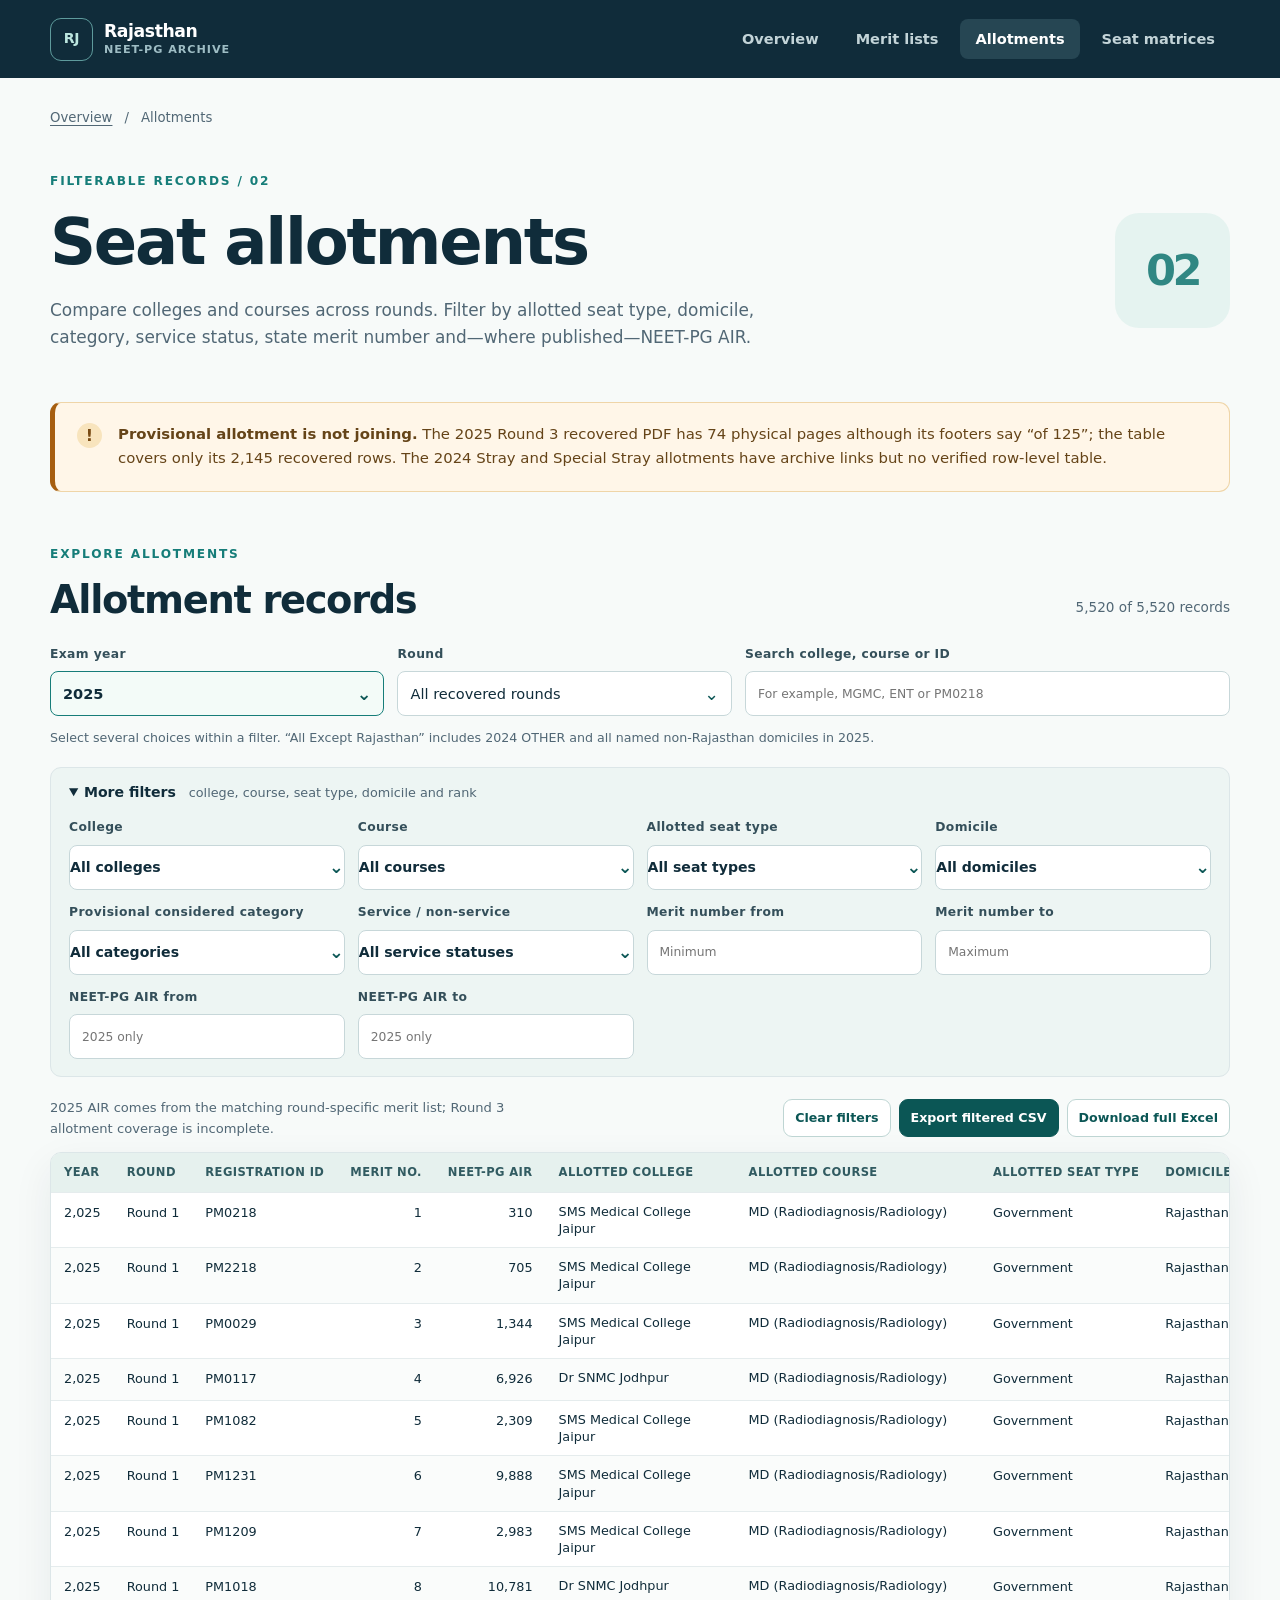
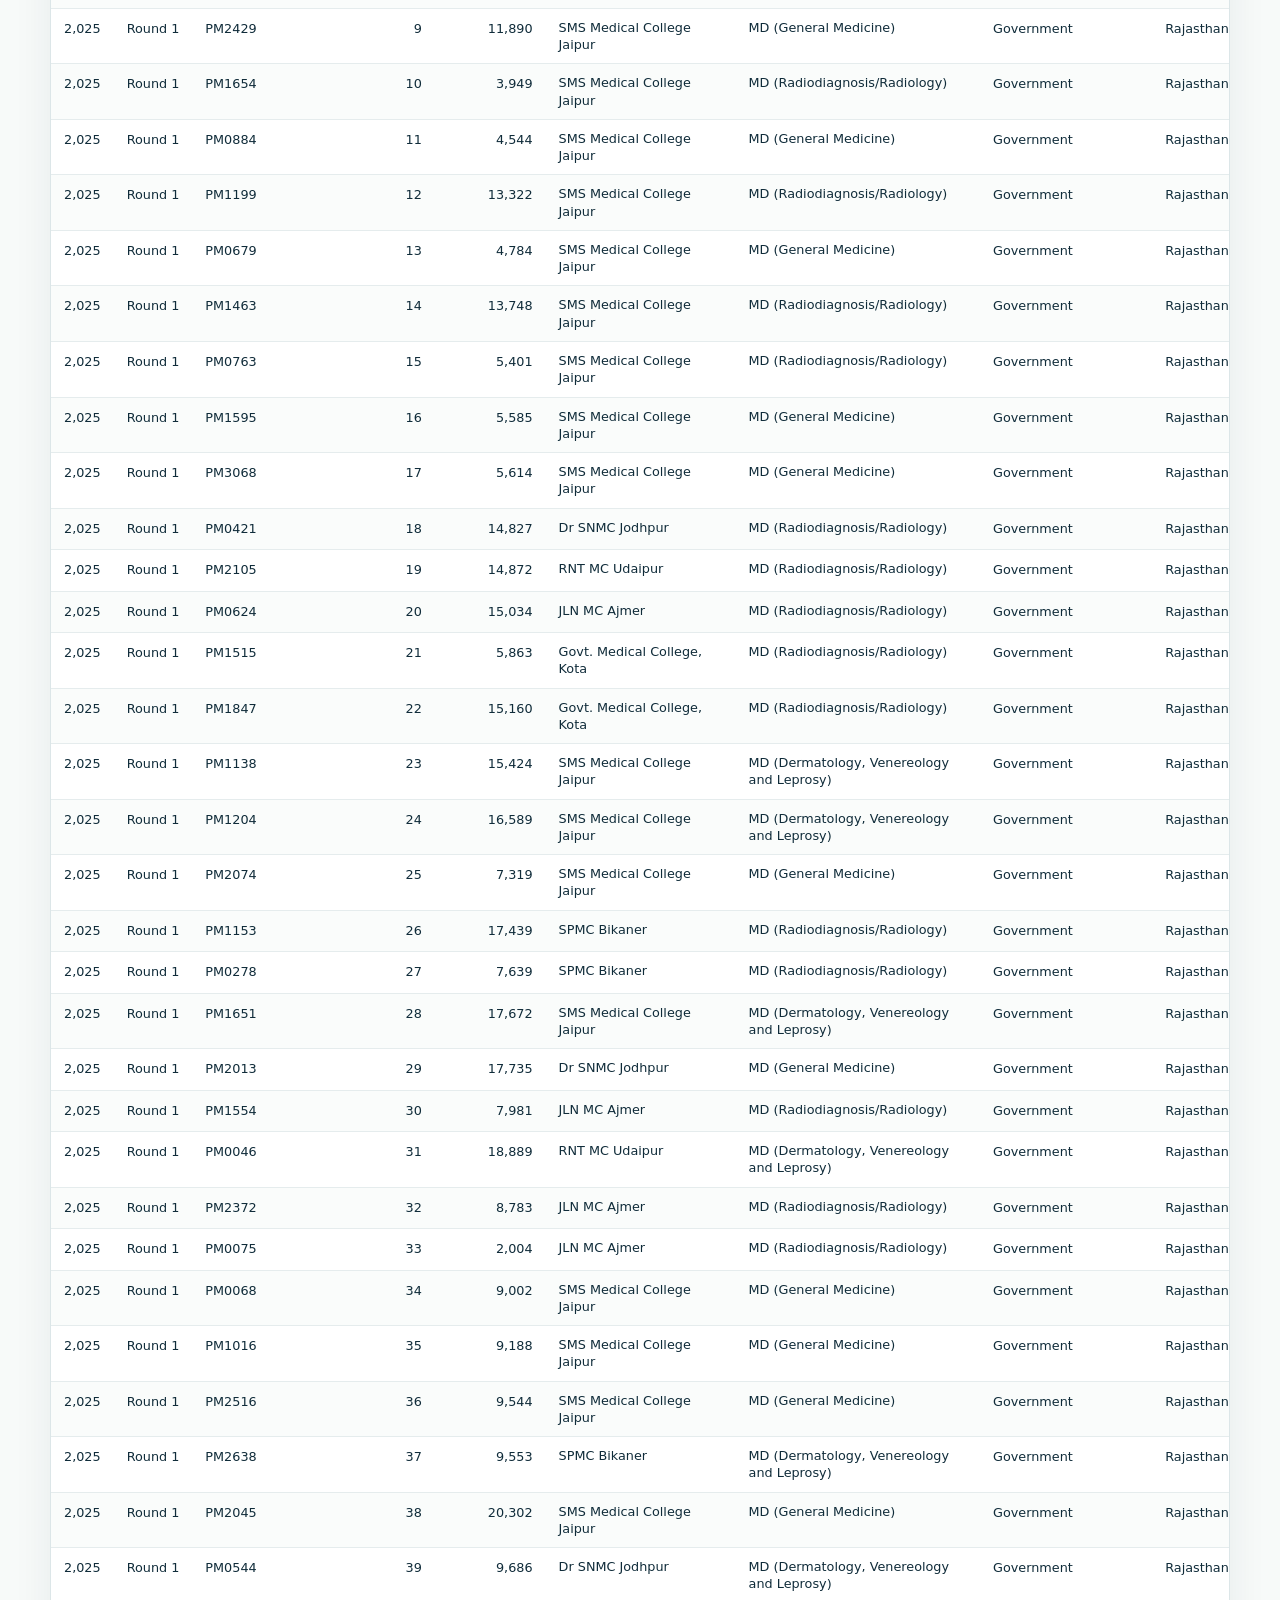
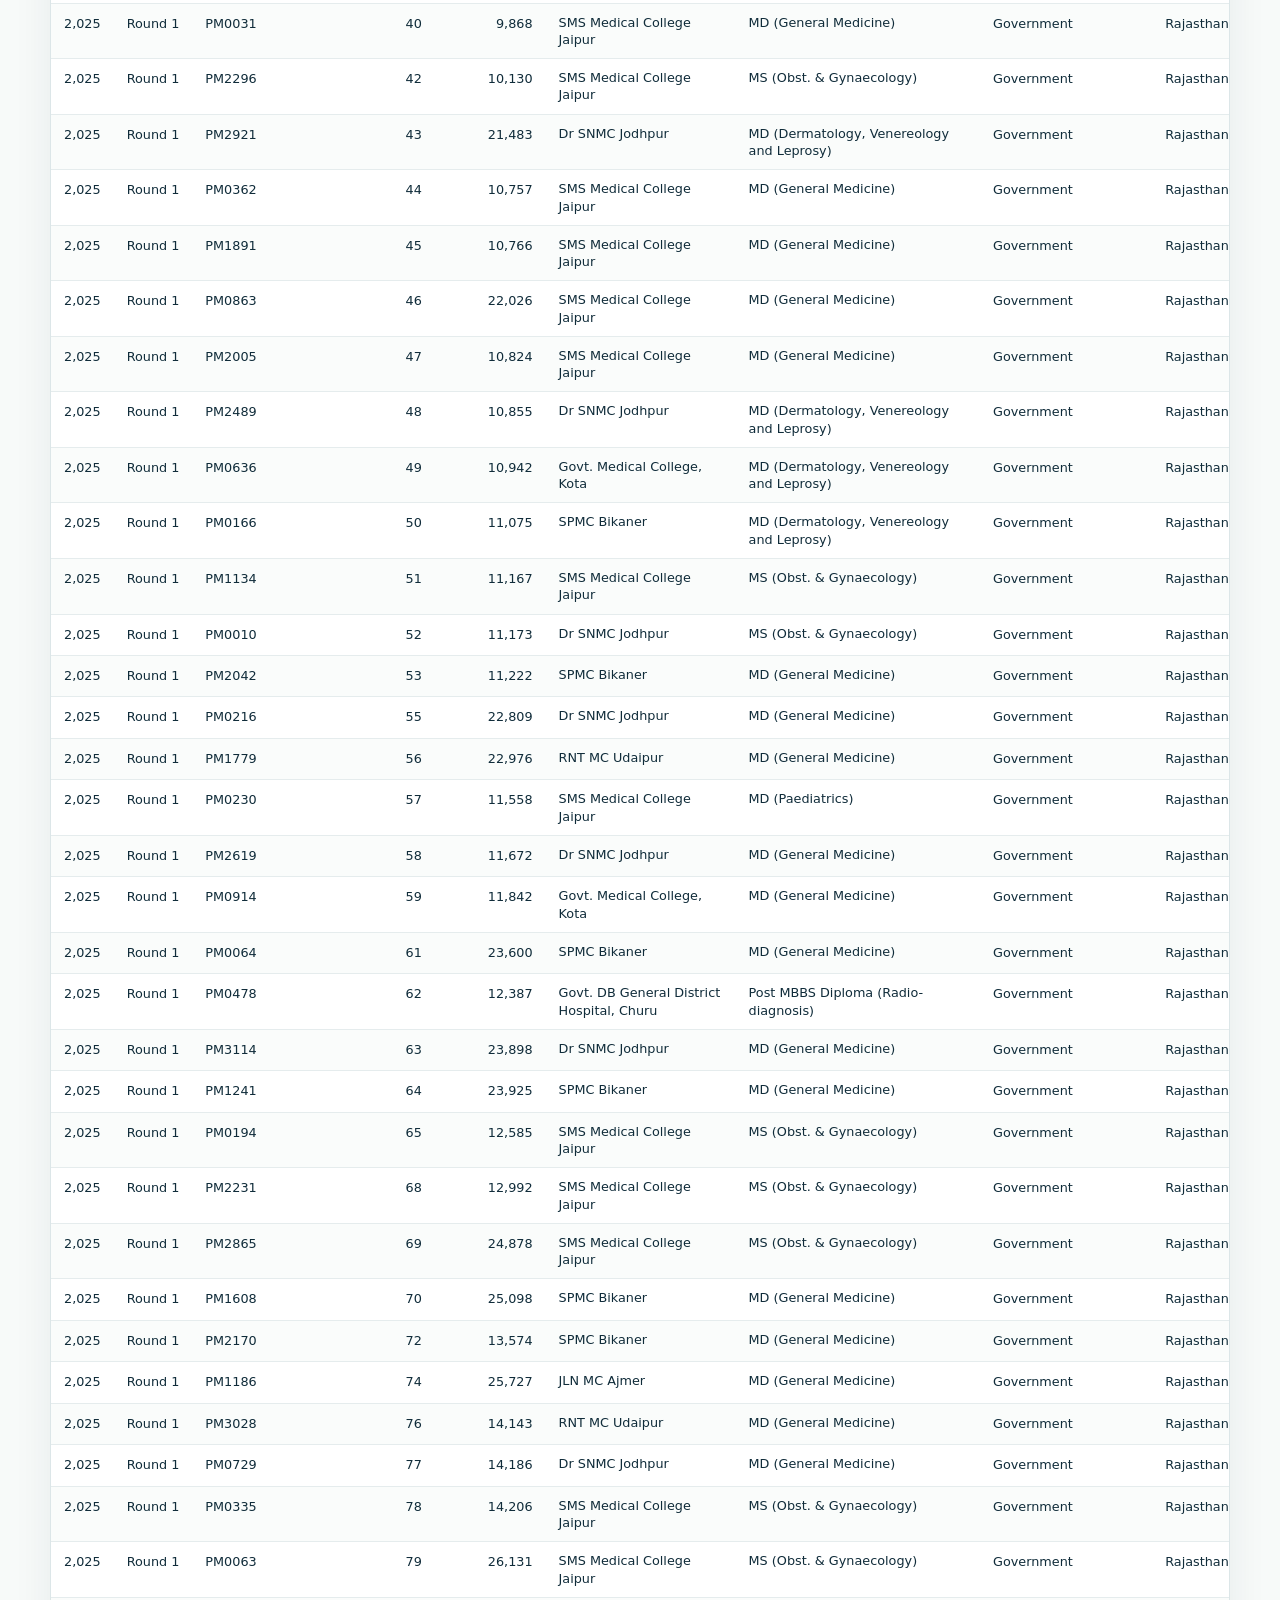
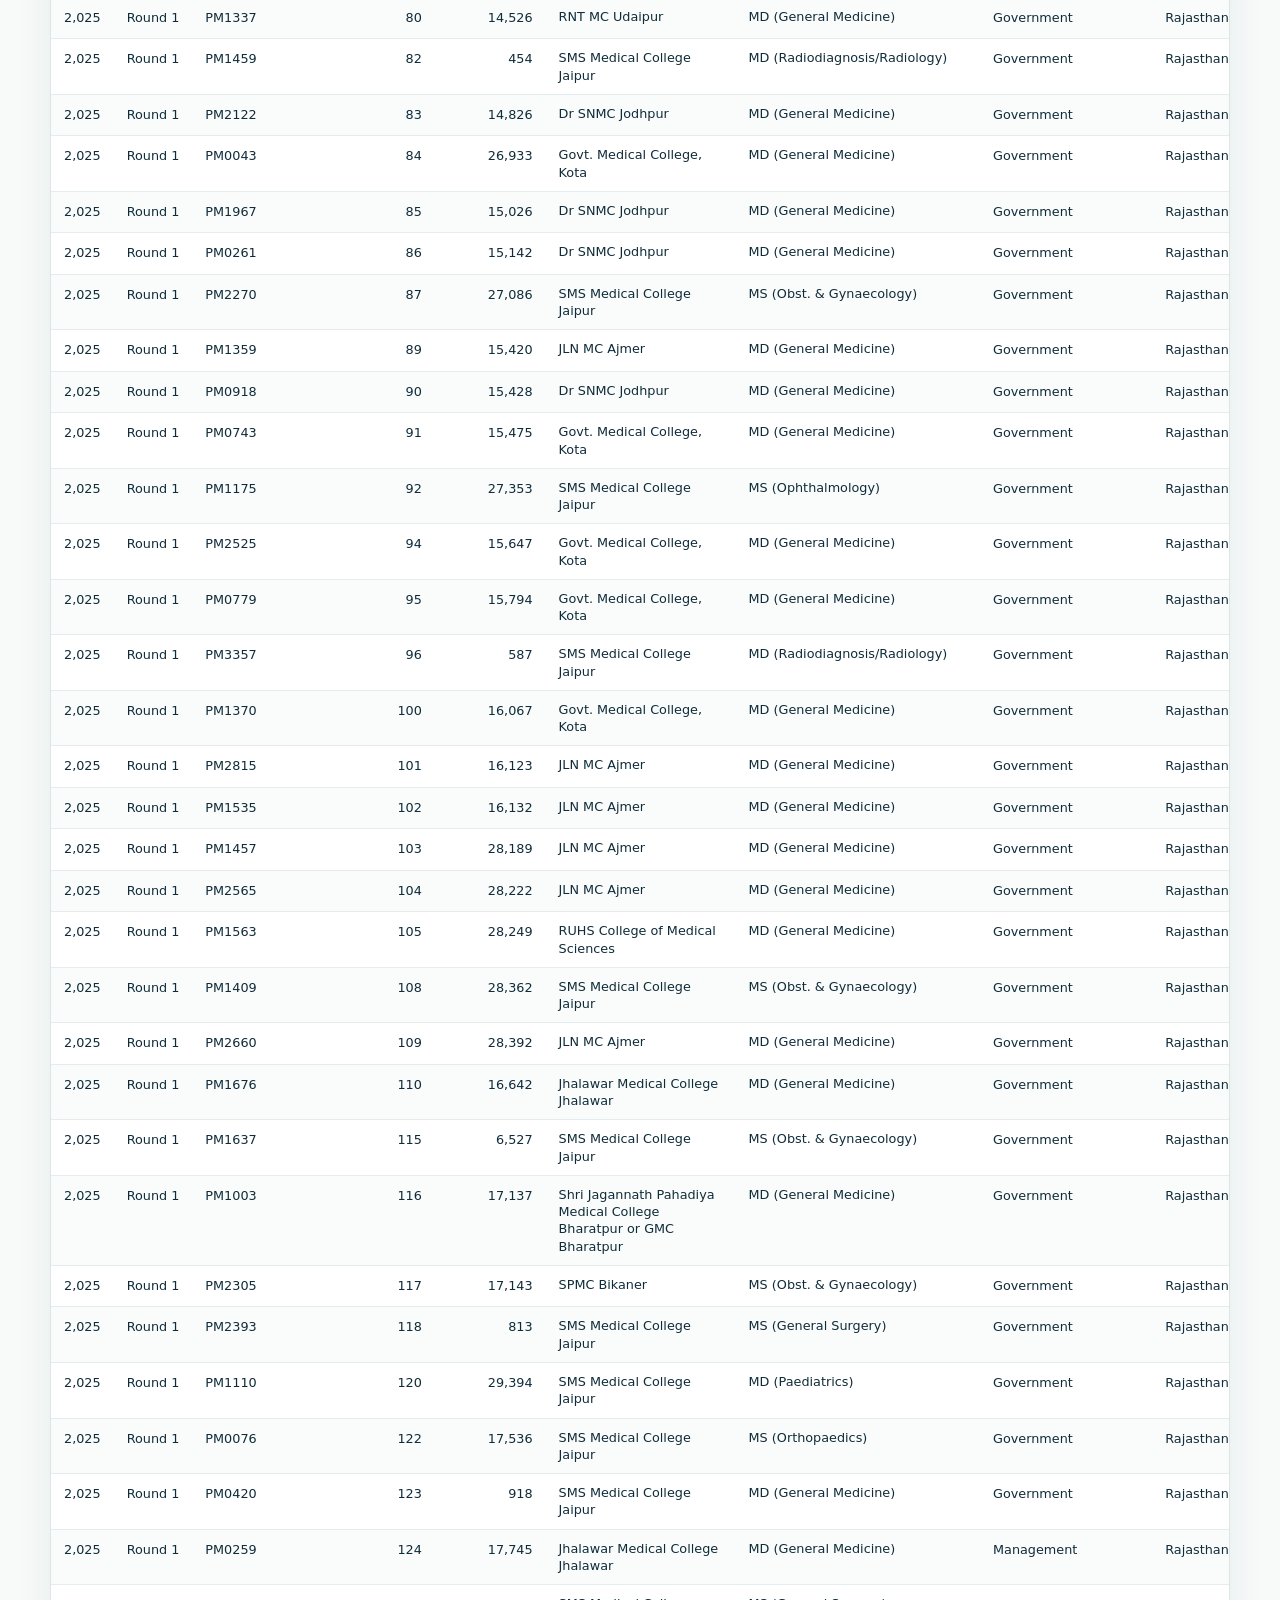
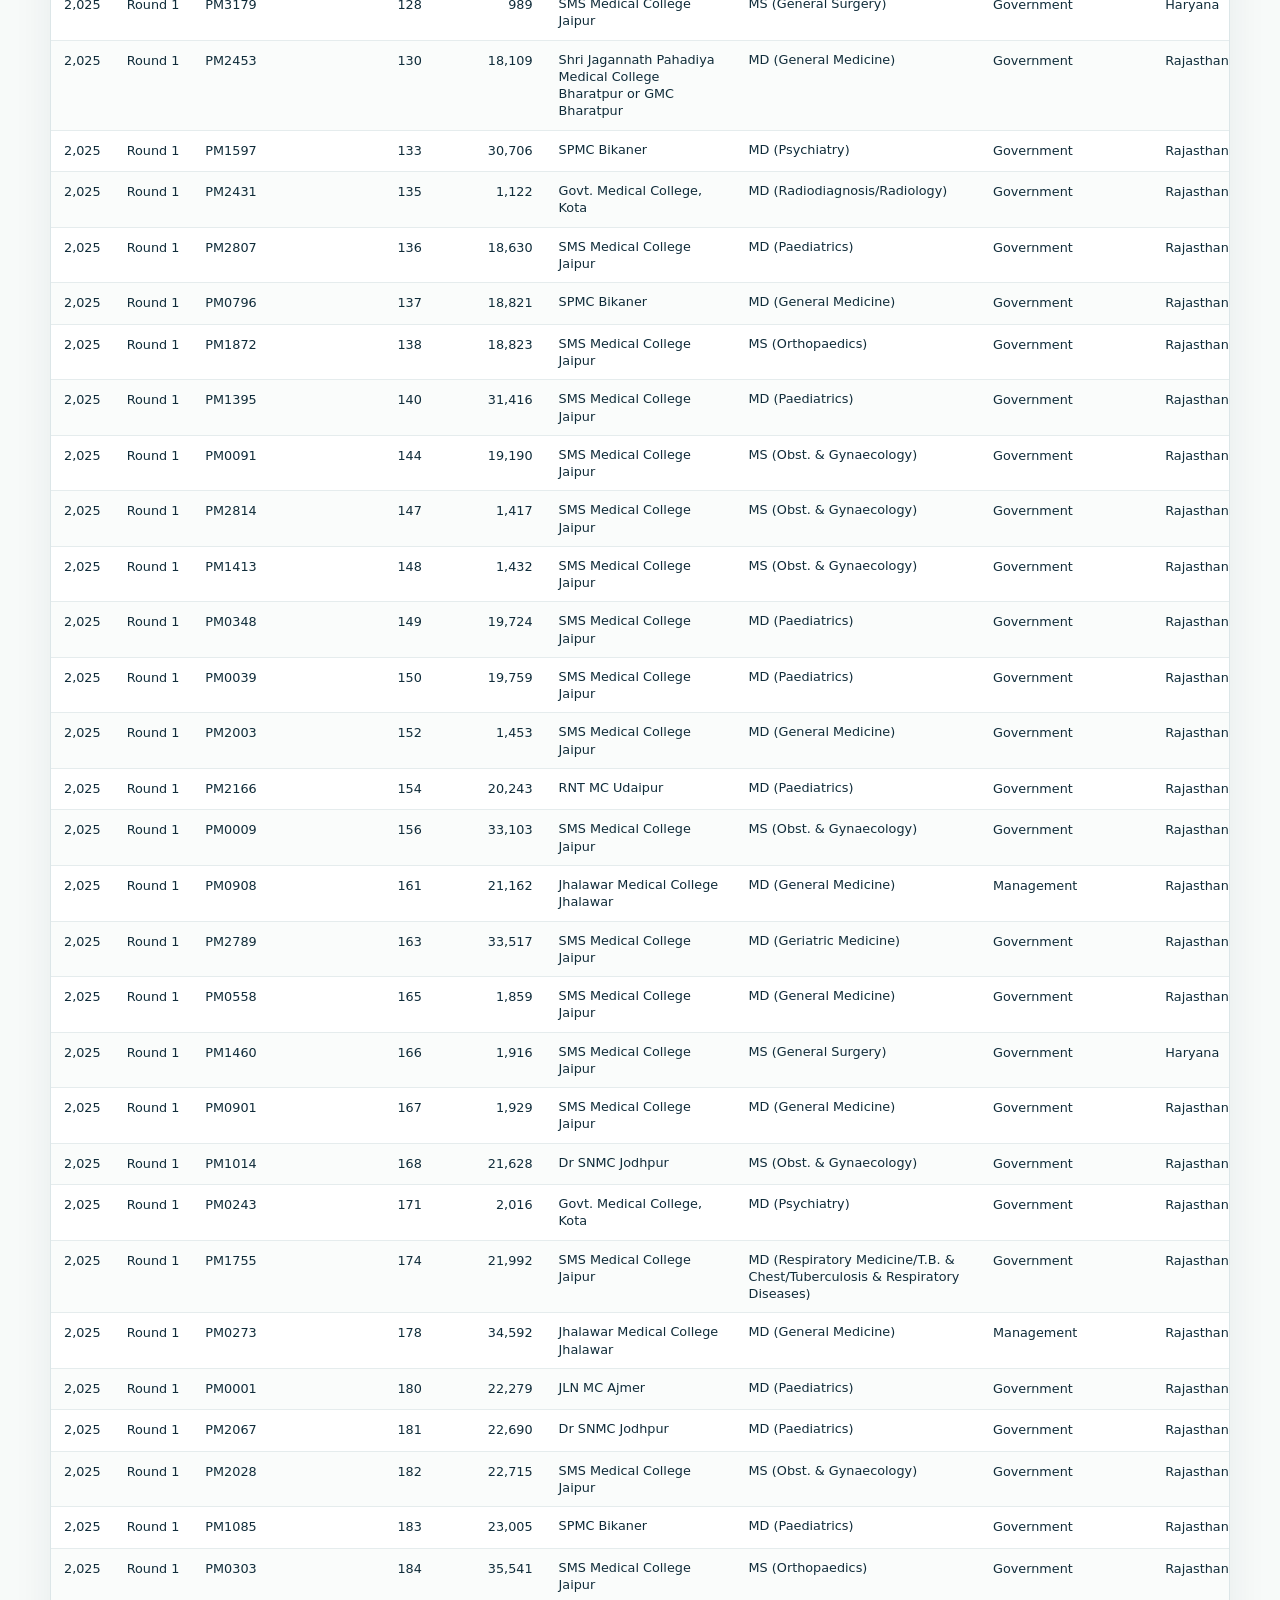
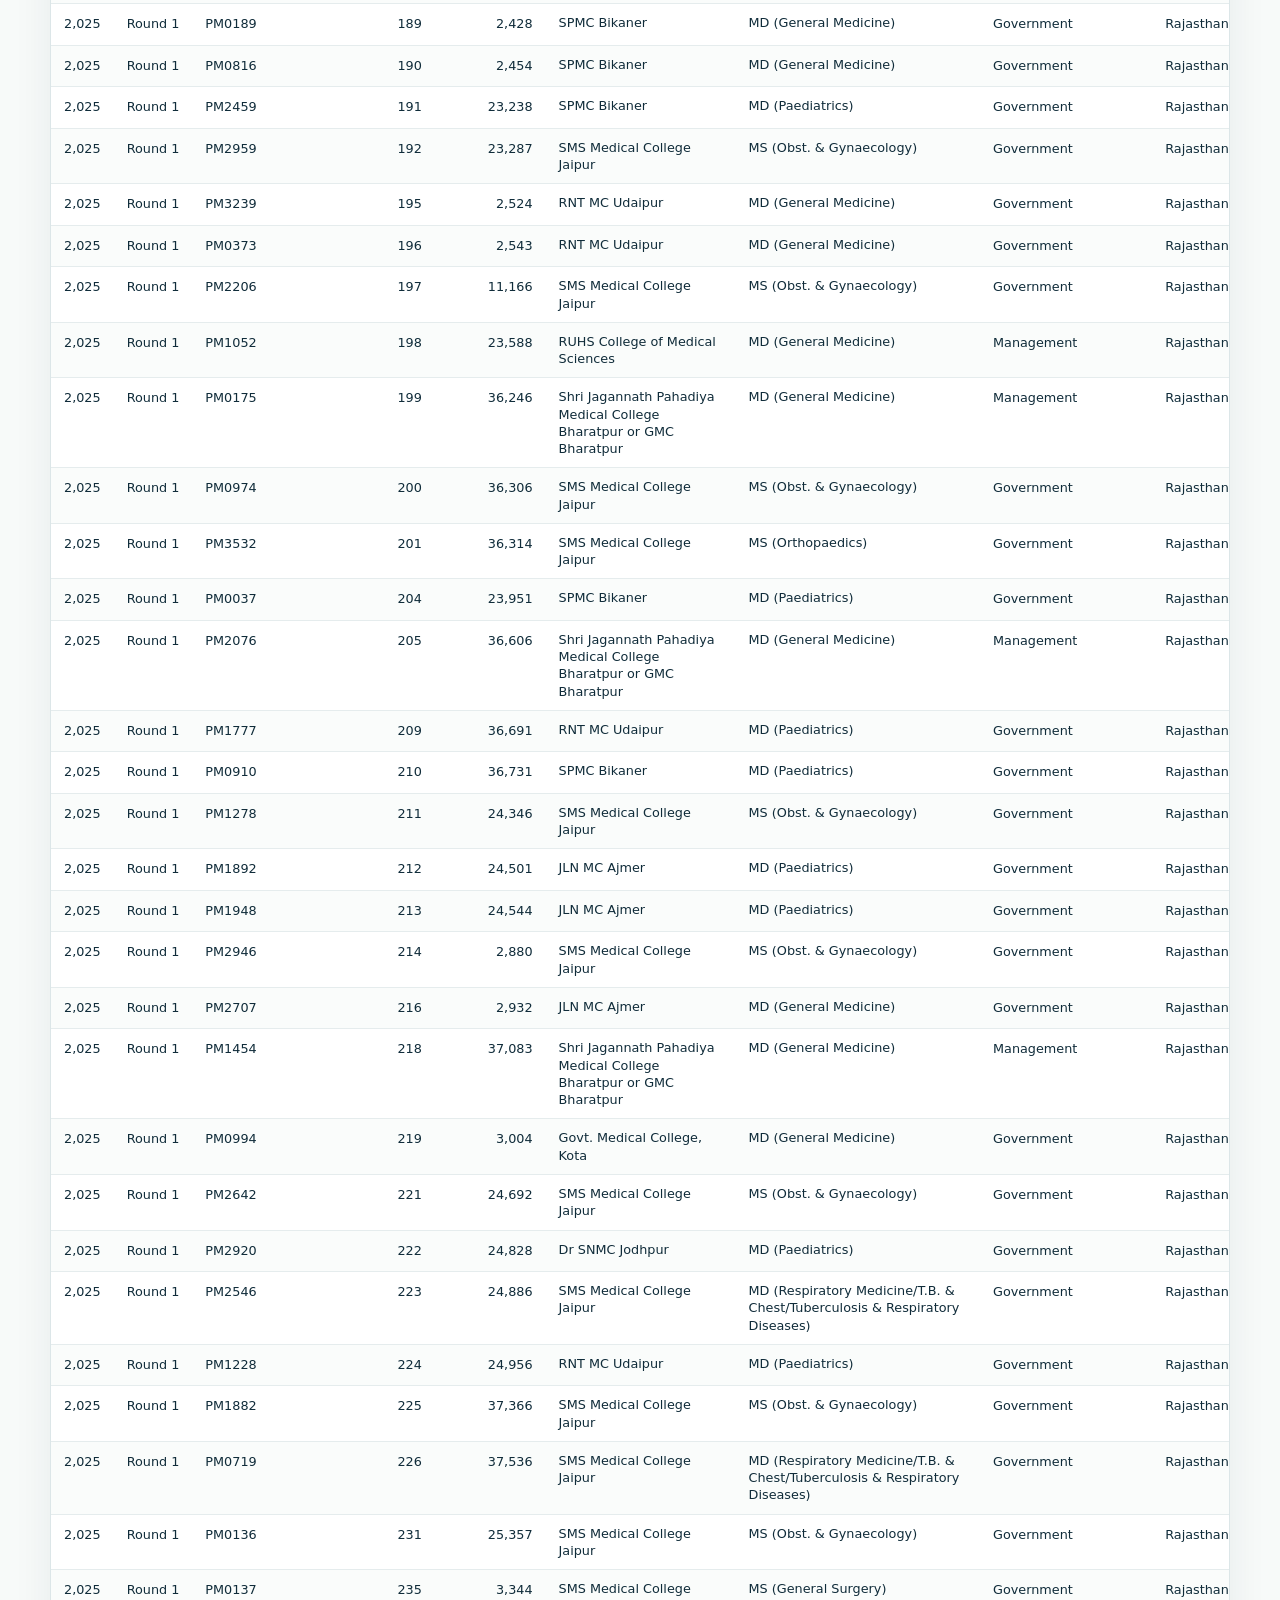
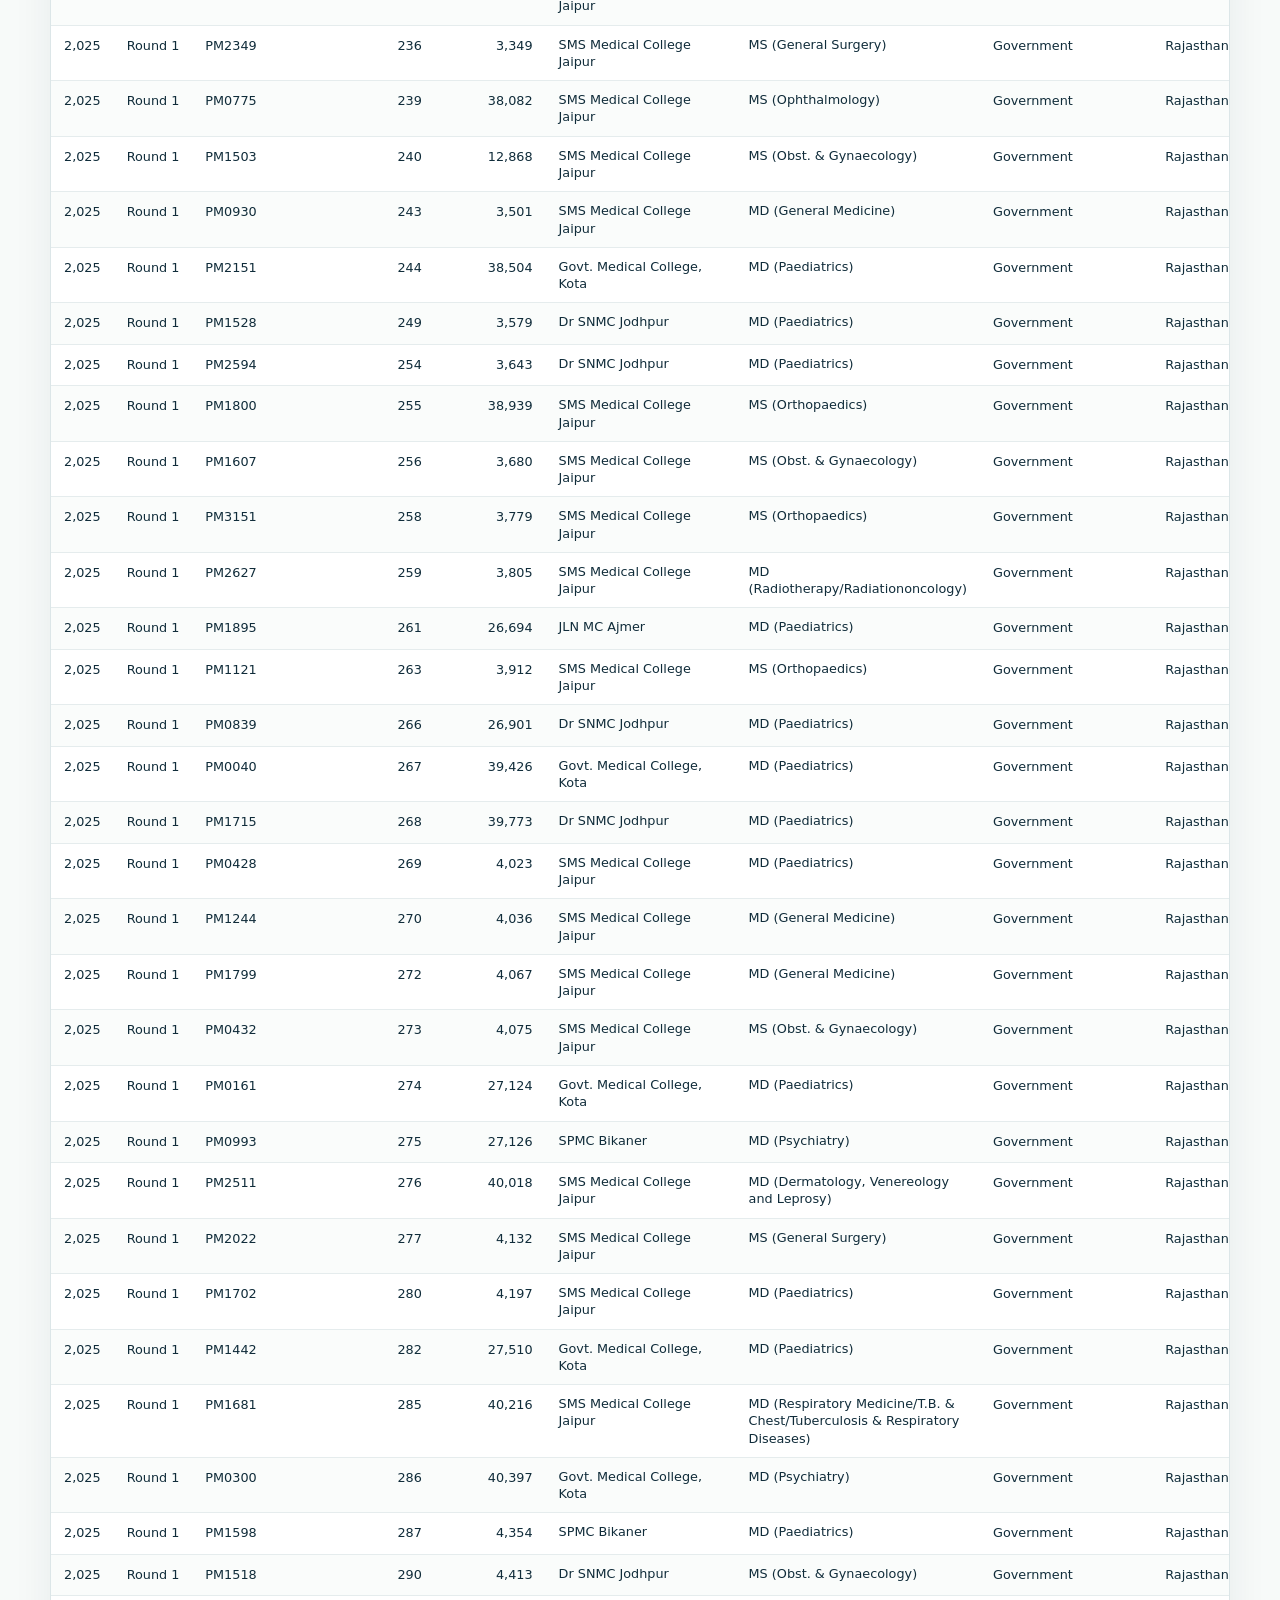
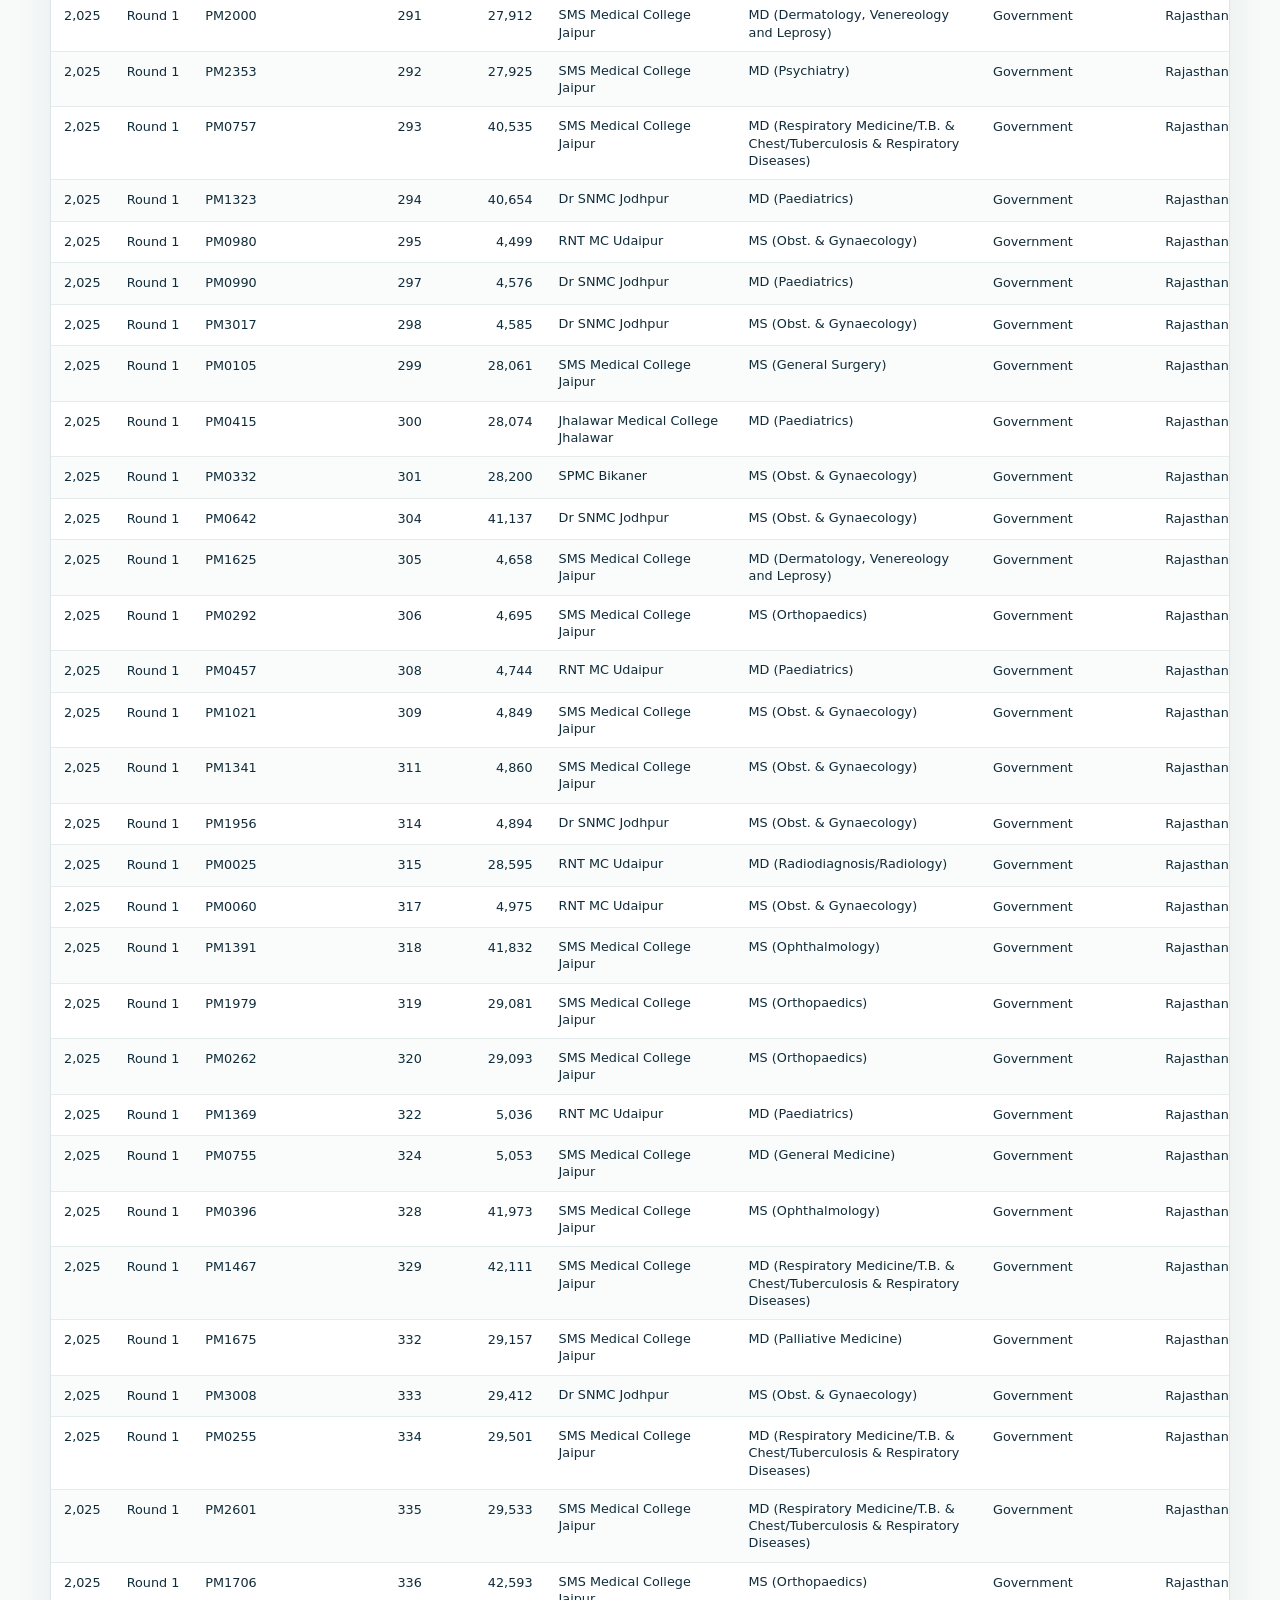
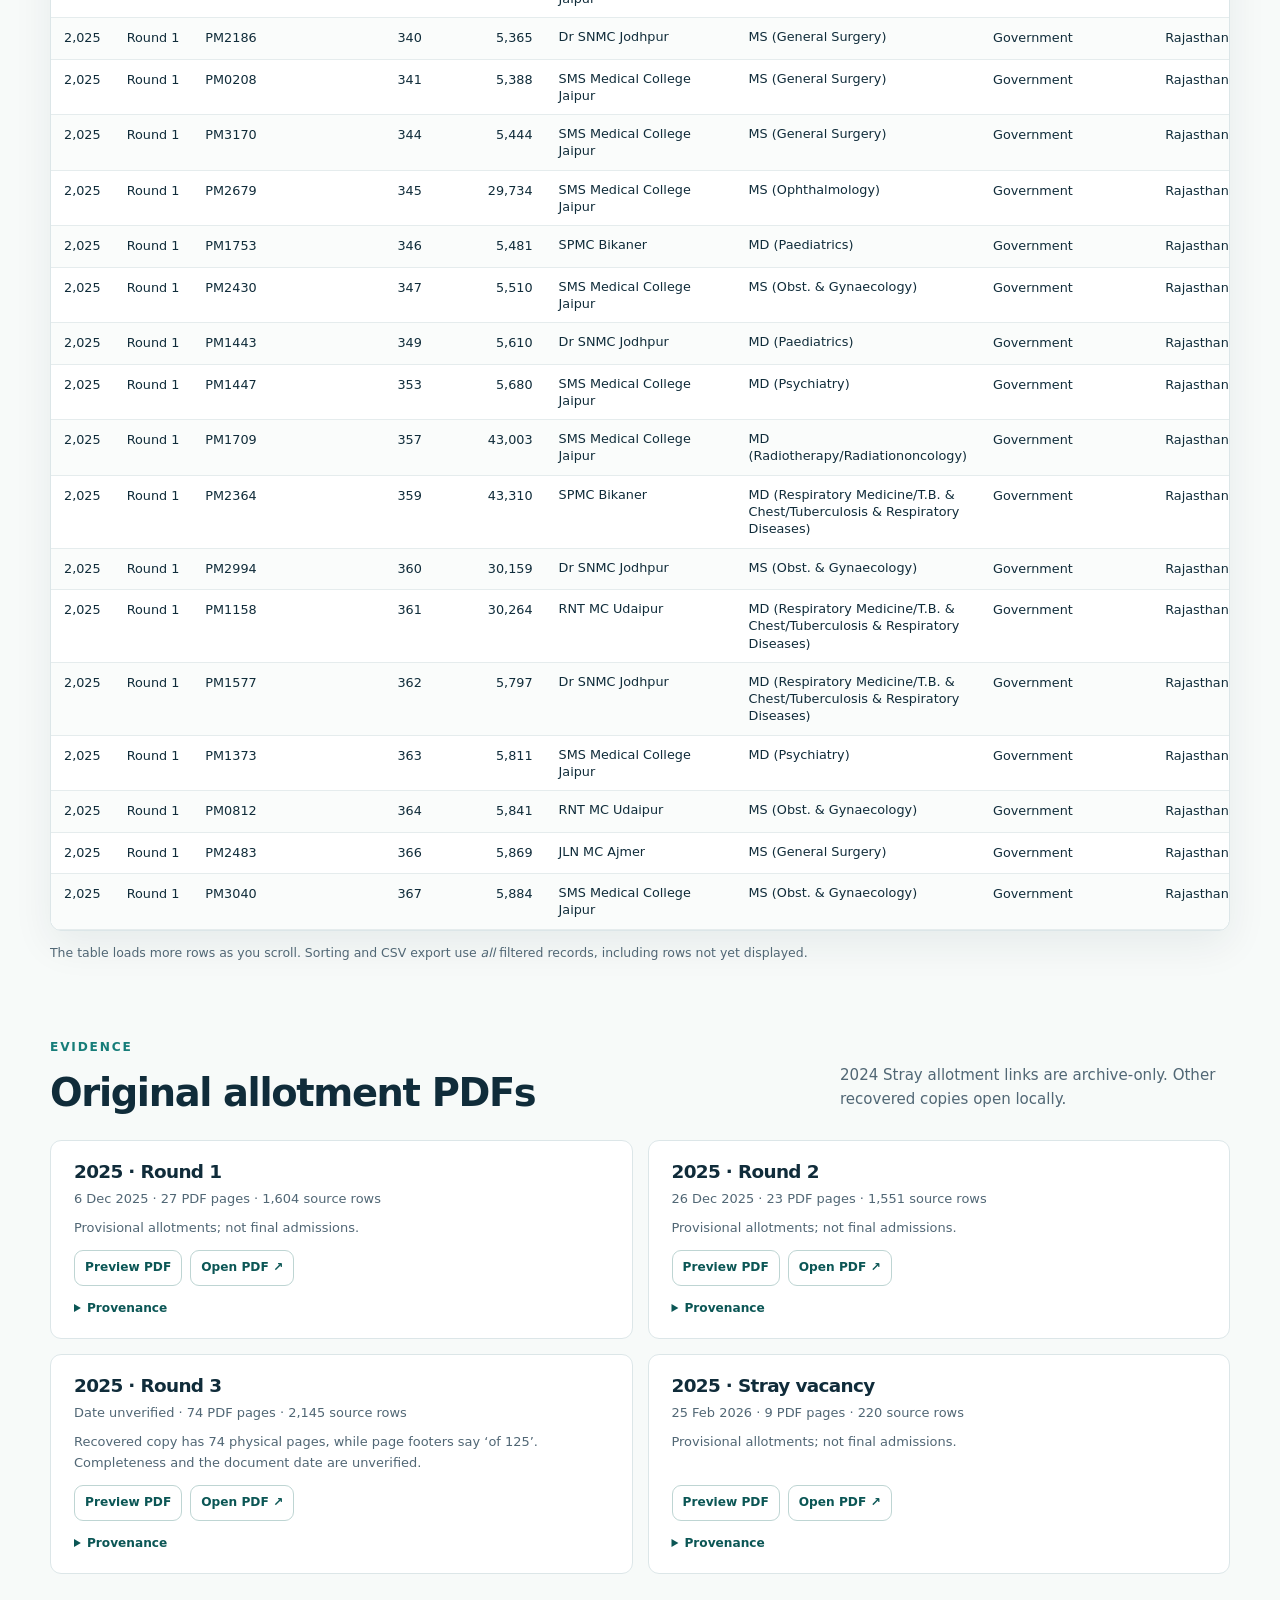
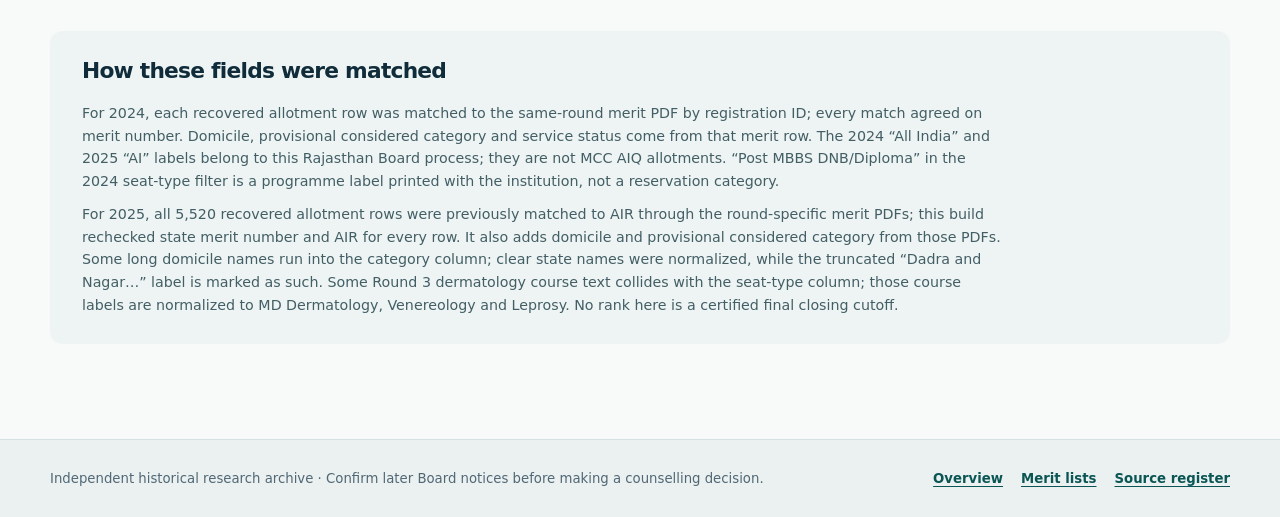
==== allotments.html @ 77b92cd6 "Add multi-select filters to Rajasthan views" ====
<!doctype html>
<html lang="en">
<head>
  <meta charset="utf-8"><meta name="viewport" content="width=device-width, initial-scale=1">
  <meta name="theme-color" content="#102c3a">
  <meta name="description" content="Filter and export Rajasthan NEET-PG 2024 and 2025 allotments by college, course, seat type, domicile, category, service and rank or AIR.">
  <title>Filterable allotments · Rajasthan NEET-PG archive</title>
  <link rel="stylesheet" href="styles.css"><script defer src="filter-controls.js"></script><script defer src="site.js"></script>
</head>
<body data-page="allotment">
  <a class="skip" href="#main">Skip to content</a>
  <header class="site-header"><div class="wrap header-inner"><a class="brand" href="index.html" aria-label="Rajasthan NEET-PG archive home"><span class="brand-mark">RJ</span><span>Rajasthan <small>NEET-PG archive</small></span></a><nav aria-label="Main navigation"><a href="index.html">Overview</a><a href="merit.html">Merit lists</a><a class="active" aria-current="page" href="allotments.html">Allotments</a><a href="matrix.html">Seat matrices</a></nav></div></header>
  <main id="main" class="wrap collection">
    <div class="breadcrumb"><a href="index.html">Overview</a><span aria-hidden="true">/</span><span>Allotments</span></div>
    <div class="collection-heading"><div><p class="eyebrow dark">Filterable records / 02</p><h1>Seat allotments</h1><p>Compare colleges and courses across rounds. Filter by allotted seat type, domicile, category, service status, state merit number and—where published—NEET-PG AIR.</p></div><div class="heading-symbol" aria-hidden="true">02</div></div>
    <div class="insight caution"><span class="insight-icon" aria-hidden="true">!</span><p><strong>Provisional allotment is not joining.</strong> The 2025 Round 3 recovered PDF has 74 physical pages although its footers say “of 125”; the table covers only its 2,145 recovered rows. The 2024 Stray and Special Stray allotments have archive links but no verified row-level table.</p></div>
    <section class="browser" aria-labelledby="browse-title">
      <div class="browser-head"><div><p class="eyebrow dark">Explore allotments</p><h2 id="browse-title">Allotment records</h2></div><p id="result-count" role="status" aria-live="polite">Loading records…</p></div>
      <div class="filters primary-filters">
        <div id="year-filter"></div>
        <div id="round-filter"></div>
        <label>Search college, course or ID<input id="search-filter" type="search" placeholder="For example, MGMC, ENT or PM0218" autocomplete="off"></label>
      </div>
      <p class="filter-help">Select several choices within a filter. “All Except Rajasthan” includes 2024 OTHER and all named non-Rajasthan domiciles in 2025.</p>
      <details class="advanced-filters" open><summary>More filters <span>college, course, seat type, domicile and rank</span></summary>
        <div class="filters extra-filters">
          <div id="college-filter"></div>
          <div id="course-filter"></div>
          <div id="seat-filter"></div>
          <div id="domicile-filter"></div>
          <div id="category-filter"></div>
          <div id="service-filter"></div>
          <label>Merit number from<input id="min-rank" type="number" min="1" inputmode="numeric" placeholder="Minimum"></label>
          <label>Merit number to<input id="max-rank" type="number" min="1" inputmode="numeric" placeholder="Maximum"></label>
          <label>NEET-PG AIR from<input id="min-air" type="number" min="1" inputmode="numeric" placeholder="2025 only"></label>
          <label>NEET-PG AIR to<input id="max-air" type="number" min="1" inputmode="numeric" placeholder="2025 only"></label>
        </div>
      </details>
      <div class="table-toolbar"><p id="table-hint">Select a year to explore the data.</p><div><button id="reset-filters" class="button outline" type="button">Clear filters</button><button id="download-csv" class="button primary" type="button">Export filtered CSV</button><a class="button outline" href="data/Rajasthan-NEET-PG-2024-2025-filterable.xlsx" download>Download full Excel</a></div></div>
      <div class="data-scroll" role="region" aria-label="Filterable allotment table" tabindex="0"><table id="results-table"><thead id="table-head"></thead><tbody id="table-body"></tbody></table></div>
      <div id="scroll-sentinel" class="scroll-sentinel" aria-hidden="true"></div><p class="table-foot">The table loads more rows as you scroll. Sorting and CSV export use <em>all</em> filtered records, including rows not yet displayed.</p>
    </section>
    <section class="source-library" aria-labelledby="sources-title"><div class="section-heading"><div><p class="eyebrow dark">Evidence</p><h2 id="sources-title">Original allotment PDFs</h2></div><p>2024 Stray allotment links are archive-only. Other recovered copies open locally.</p></div><div id="source-list" class="source-list"></div></section>
    <section class="footnote-panel"><h2>How these fields were matched</h2><p>For 2024, each recovered allotment row was matched to the same-round merit PDF by registration ID; every match agreed on merit number. Domicile, provisional considered category and service status come from that merit row. The 2024 “All India” and 2025 “AI” labels belong to this Rajasthan Board process; they are not MCC AIQ allotments. “Post MBBS DNB/Diploma” in the 2024 seat-type filter is a programme label printed with the institution, not a reservation category.</p><p>For 2025, all 5,520 recovered allotment rows were previously matched to AIR through the round-specific merit PDFs; this build rechecked state merit number and AIR for every row. It also adds domicile and provisional considered category from those PDFs. Some long domicile names run into the category column; clear state names were normalized, while the truncated “Dadra and Nagar…” label is marked as such. Some Round 3 dermatology course text collides with the seat-type column; those course labels are normalized to MD Dermatology, Venereology and Leprosy. No rank here is a certified final closing cutoff.</p></section>
  </main>
  <dialog id="pdf-dialog" aria-label="PDF preview"><div class="dialog-head"><strong id="dialog-title">PDF preview</strong><button id="close-dialog" type="button" aria-label="Close preview">×</button></div><iframe id="pdf-frame" title="Document PDF preview"></iframe><div class="dialog-foot"><p>If the browser cannot display the PDF, open it in a new tab.</p><a id="dialog-open" class="button primary" target="_blank" rel="noopener" href="#">Open PDF ↗</a></div></dialog>
  <footer class="site-footer"><div class="wrap"><p>Independent historical research archive · Confirm later Board notices before making a counselling decision.</p><p><a href="index.html">Overview</a><a href="merit.html">Merit lists</a><a href="data/documents.json">Source register</a></p></div></footer>
</body></html>
---- styles.css ----
:root{color-scheme:light;--ink:#102c3a;--muted:#516775;--line:#dce6e8;--paper:#f7faf9;--white:#fff;--teal:#167d79;--deep:#0b5655;--amber:#a65e10;--amber-bg:#fff6e8;--shadow:0 14px 40px rgba(8,42,51,.07)}
*{box-sizing:border-box}html{scroll-behavior:smooth}body{margin:0;background:var(--paper);color:var(--ink);font:16px/1.6 system-ui,-apple-system,"Segoe UI",sans-serif}a{color:var(--deep);text-decoration-thickness:1px;text-underline-offset:3px}a:hover{color:#0a6e69}button,input,select{font:inherit}button{cursor:pointer}h1,h2,h3,p{margin-top:0}h1,h2,h3{line-height:1.18;letter-spacing:-.035em}h1{font-size:clamp(2.7rem,5.4vw,5.1rem)}h2{font-size:clamp(1.8rem,3vw,2.55rem)}h3{font-size:1.3rem}.wrap{width:min(1180px,calc(100% - 44px));margin:auto}.skip{position:absolute;z-index:10;left:18px;top:-80px;padding:8px 12px;background:#fff}.skip:focus{top:12px}.site-header{background:var(--ink);color:#fff}.header-inner{display:flex;justify-content:space-between;align-items:center;gap:22px;min-height:78px}.brand{display:flex;align-items:center;gap:11px;color:#fff;text-decoration:none;font-size:1.08rem;font-weight:750;line-height:1.1;letter-spacing:-.025em}.brand:hover{color:#fff}.brand small{display:block;margin-top:3px;font-size:.7rem;font-weight:550;letter-spacing:.085em;text-transform:uppercase;color:#9ebdc4}.brand-mark{display:grid;place-items:center;width:43px;height:43px;border:1px solid #5e9b9c;border-radius:11px;color:#bce6df;font-size:.88rem;letter-spacing:-.02em}.site-header nav{display:flex;gap:7px}.site-header nav a{padding:8px 15px;border-radius:8px;color:#c3d4d8;text-decoration:none;font-size:.91rem;font-weight:650}.site-header nav a:hover,.site-header nav a.active{background:#264653;color:#fff}.eyebrow{margin-bottom:13px;color:#86ddd0;font-size:.76rem;font-weight:800;letter-spacing:.15em;text-transform:uppercase}.eyebrow.dark{color:var(--teal)}.hero{background:radial-gradient(circle at 75% -10%,#1c5f61 0,#153f4c 28%,#102c3a 66%);color:#fff;padding:77px 0 89px;overflow:hidden}.hero-grid{display:grid;grid-template-columns:minmax(0,1.75fr) minmax(260px,.8fr);align-items:center;gap:72px}.hero h1{margin-bottom:23px;font-weight:760}.hero h1 em{font-style:normal;color:#a2e2d6}.hero-copy{max-width:660px;color:#d6e7e9;font-size:1.09rem;line-height:1.72}.hero-copy strong{color:#fff}.actions{display:flex;flex-wrap:wrap;gap:12px;margin-top:30px}.button{display:inline-flex;align-items:center;justify-content:center;gap:16px;padding:11px 18px;border:1px solid transparent;border-radius:9px;text-decoration:none;font-weight:740;font-size:.93rem;white-space:nowrap}.button.primary{background:#b9e6d9;color:#103c3e}.button.primary:hover{background:#d1f2e7;color:#103c3e}.button.light{border-color:#609194;color:#e8faf6;background:rgba(255,255,255,.05)}.button.light:hover{background:rgba(255,255,255,.14);color:#fff}.hero-aside{padding:25px 27px;background:rgba(255,255,255,.07);border:1px solid rgba(195,239,229,.25);border-radius:17px;box-shadow:0 15px 60px rgba(0,0,0,.08)}.aside-title{text-transform:uppercase;font-size:.72rem;letter-spacing:.14em;color:#a2d8d1;font-weight:800}.aside-stat{display:flex;gap:20px;align-items:center;padding:14px 0;border-bottom:1px solid rgba(255,255,255,.16)}.aside-stat strong{min-width:50px;font-size:2.4rem;line-height:1;color:#c8eee2}.aside-stat span{font-size:.87rem;line-height:1.4;color:#e2eded}.hero-aside p{margin:17px 0 0;color:#b9d0d2;font-size:.82rem}.content{padding:76px 0 95px}.content section+section{margin-top:87px}.section-heading{display:flex;justify-content:space-between;align-items:end;gap:40px;margin-bottom:25px}.section-heading h2{margin:0}.section-heading>p{max-width:390px;margin-bottom:4px;color:var(--muted);font-size:.94rem}.feature-grid{display:grid;grid-template-columns:repeat(2,minmax(0,1fr));gap:20px}.feature{position:relative;min-height:265px;padding:28px 32px 27px;border:1px solid var(--line);border-radius:15px;background:#fff;box-shadow:var(--shadow);text-decoration:none;color:var(--ink);transition:transform .15s,box-shadow .15s}.feature:hover{transform:translateY(-3px);box-shadow:0 21px 45px rgba(8,42,51,.11);color:var(--ink)}.feature-icon{display:grid;place-items:center;width:44px;height:44px;margin-bottom:24px;border-radius:11px;background:#e5f3f0;color:var(--deep);font-weight:800;font-size:.91rem}.feature h3{margin-bottom:9px;font-size:1.45rem}.feature p{max-width:470px;margin-bottom:17px;color:var(--muted)}.feature-link{font-size:.92rem;color:var(--deep);font-weight:770}.table-scroll{overflow-x:auto;background:#fff;border:1px solid var(--line);border-radius:13px;box-shadow:var(--shadow)}table{width:100%;min-width:690px;border-collapse:collapse}th,td{padding:15px 20px;border-bottom:1px solid var(--line);text-align:left;white-space:nowrap;font-size:.9rem}thead{background:#edf5f3;color:#2a5960}thead th{font-size:.75rem;text-transform:uppercase;letter-spacing:.07em}tbody tr:last-child>*{border-bottom:0}tbody tr:hover{background:#f8fcfa}tbody th{font-weight:730}.muted,.caption{color:var(--muted)}.caption{margin:12px 0 0;font-size:.82rem}.guidance{display:grid;grid-template-columns:.8fr 1.5fr;gap:55px;padding:32px 0;border-top:1px solid var(--line)}.guidance h2{max-width:350px}.guidance-grid{display:grid;grid-template-columns:repeat(3,minmax(0,1fr));gap:25px}.guidance-grid p{margin:0;color:var(--muted);font-size:.9rem}.guidance-grid strong{color:var(--ink)}.site-footer{background:#eaf1f0;border-top:1px solid #d5e2e1;padding:28px 0;color:var(--muted);font-size:.83rem}.site-footer .wrap{display:flex;justify-content:space-between;gap:20px}.site-footer p{margin:0}.site-footer a{margin-left:18px;font-weight:650}
.collection{padding-top:29px;padding-bottom:95px}.breadcrumb{display:flex;gap:12px;align-items:center;color:var(--muted);font-size:.83rem}.breadcrumb a{color:var(--muted)}.collection-heading{display:flex;justify-content:space-between;align-items:center;gap:25px;margin:44px 0 34px}.collection-heading h1{margin-bottom:17px;font-size:clamp(2.7rem,5vw,4.2rem)}.collection-heading p:last-child{max-width:760px;color:var(--muted);font-size:1.06rem}.heading-symbol{display:grid;place-items:center;flex:none;width:115px;height:115px;border-radius:24px;background:#e5f3f0;color:#308783;font-size:2.7rem;font-weight:800;letter-spacing:-.08em}.insight{display:flex;align-items:start;gap:16px;padding:20px 22px;border:1px solid #bee0d7;border-left:5px solid var(--teal);border-radius:11px;background:#e9f7f1;color:#244e51}.insight.caution{border-color:#efd5a8;border-left-color:var(--amber);background:var(--amber-bg);color:#654418}.insight p{margin:0;font-size:.93rem}.insight-icon{display:grid;place-items:center;flex:none;width:25px;height:25px;border-radius:50%;background:#d1ebe3;color:var(--deep);font-weight:800}.insight.caution .insight-icon{background:#f8e4bd;color:#784a13}.browser{margin-top:53px}.browser-head{display:flex;justify-content:space-between;align-items:end;gap:15px}.browser-head h2{margin:0 0 22px}.browser-head #result-count{margin-bottom:26px;color:var(--muted);font-size:.85rem}.filters{display:grid;grid-template-columns:1fr 1fr 1.45fr;gap:13px;margin-bottom:22px}.filters label{display:block;color:#344f5a;font-size:.77rem;font-weight:770;letter-spacing:.03em}.filters select,.filters input{display:block;width:100%;height:45px;margin-top:7px;padding:0 12px;border:1px solid #c7d7d9;border-radius:8px;background:#fff;color:var(--ink);font-weight:500;letter-spacing:normal;outline-color:var(--teal)}.document-list{display:grid;grid-template-columns:repeat(2,minmax(0,1fr));gap:16px}.doc-card{display:flex;flex-direction:column;min-height:275px;padding:24px 26px;background:#fff;border:1px solid var(--line);border-radius:13px;box-shadow:var(--shadow)}.doc-card.warning{border-color:#ecd3a6}.doc-top{display:flex;justify-content:space-between;align-items:start;gap:10px}.round-number{display:inline-block;margin-bottom:8px;color:var(--teal);font-size:.72rem;font-weight:800;letter-spacing:.12em;text-transform:uppercase}.doc-card h3{margin-bottom:7px;font-size:1.3rem}.doc-card .doc-date{margin-bottom:15px;color:var(--muted);font-size:.88rem}.badge{display:inline-flex;align-items:center;padding:4px 9px;border-radius:30px;background:#e4f3ee;color:#126459;white-space:nowrap;font-size:.68rem;font-weight:770}.badge.warn{background:#fff0da;color:#885314}.doc-metrics{display:flex;gap:23px;flex-wrap:wrap;margin-bottom:13px}.doc-metrics span{color:var(--muted);font-size:.8rem}.doc-metrics strong{display:block;color:var(--ink);font-size:1rem}.doc-note{margin-bottom:20px;color:var(--muted);font-size:.86rem;line-height:1.5}.doc-actions{display:flex;flex-wrap:wrap;gap:10px;margin-top:auto}.doc-actions .button{padding:8px 13px;font-size:.81rem}.doc-actions button{border:0}.doc-actions .button.primary{background:#126e69;color:#fff}.doc-actions .button.primary:hover{background:#0b5655;color:#fff}.doc-actions .button.outline{border:1px solid #c5d9d8;background:#fff;color:var(--deep)}.doc-actions .button.outline:hover{background:#eef7f4}.source-details{margin-top:17px;padding-top:13px;border-top:1px solid var(--line);font-size:.77rem;color:var(--muted)}.source-details summary{color:#396a6b;cursor:pointer;font-weight:700}.source-details p{margin:7px 0 0;overflow-wrap:anywhere}.source-details a{margin-right:15px}.source-details code{font-size:.75rem;word-break:break-all}.empty{grid-column:1/-1;padding:36px;background:#fff;border:1px dashed #bfcfd1;border-radius:12px;color:var(--muted)}.footnote-panel{margin-top:57px;padding:27px 32px;background:#edf4f3;border-radius:13px}.footnote-panel h2{font-size:1.36rem}.footnote-panel p{max-width:920px;margin:0 0 10px;color:#435e65;font-size:.89rem}.footnote-panel p:last-child{margin-bottom:0}dialog{width:min(1000px,calc(100% - 24px));max-height:95vh;padding:0;border:0;border-radius:13px;box-shadow:0 20px 80px rgba(0,0,0,.35)}dialog::backdrop{background:rgba(5,25,32,.7)}.dialog-head,.dialog-foot{display:flex;align-items:center;justify-content:space-between;gap:14px;padding:12px 18px;background:#fff}.dialog-head{border-bottom:1px solid var(--line)}.dialog-head button{border:0;background:#eef4f3;border-radius:7px;width:32px;height:32px;font-size:1.5rem;line-height:1}.dialog-foot{border-top:1px solid var(--line)}.dialog-foot p{margin:0;color:var(--muted);font-size:.81rem}dialog iframe{display:block;width:100%;height:min(74vh,900px);border:0;background:#e8eeee}
@media(max-width:900px){.hero-grid{gap:32px}.guidance{grid-template-columns:1fr;gap:12px}.guidance-grid{gap:18px}.site-footer .wrap{display:block}.site-footer p+p{margin-top:10px}.site-footer a:first-child{margin-left:0}}@media(max-width:680px){.wrap{width:min(100% - 30px,1180px)}.header-inner{display:block;padding:14px 0}.site-header nav{margin-top:14px}.site-header nav a{padding:7px 10px;font-size:.81rem}.hero{padding:56px 0}.hero-grid{grid-template-columns:1fr}.hero-aside{display:none}.hero-copy{font-size:1rem}.content{padding:55px 0 75px}.content section+section{margin-top:65px}.section-heading{display:block}.section-heading>p{margin:12px 0 0}.feature-grid,.document-list,.filters,.guidance-grid{grid-template-columns:1fr}.feature{min-height:auto}.heading-symbol{display:none}.collection-heading{margin:37px 0 24px}.browser{margin-top:40px}.browser-head{align-items:start}.browser-head #result-count{font-size:.75rem;text-align:right}.site-footer a{margin-left:10px}.dialog-foot{align-items:start;flex-direction:column}dialog iframe{height:70vh}}

/* Spreadsheet-style data views */
.advanced-filters{margin:0 0 20px;padding:0 18px 17px;border:1px solid var(--line);border-radius:11px;background:#edf5f3}
.advanced-filters summary{padding:13px 0;cursor:pointer;color:var(--ink);font-weight:760;font-size:.88rem}
.advanced-filters summary span{margin-left:8px;color:var(--muted);font-weight:480;font-size:.8rem}
.advanced-filters .filters{margin:2px 0 0}
.extra-filters{grid-template-columns:repeat(4,minmax(0,1fr))}
.filters select:disabled,.filters input:disabled{background:#e5ebea;color:#76898c;cursor:not-allowed}
.table-toolbar{display:flex;justify-content:space-between;align-items:center;gap:20px;margin:19px 0 13px}
.table-toolbar p{margin:0;max-width:470px;color:var(--muted);font-size:.82rem}
.table-toolbar>div{display:flex;flex-wrap:wrap;gap:8px;justify-content:flex-end}
.table-toolbar .button{padding:8px 11px;font-size:.79rem}
.button.outline{border:1px solid #bed5d3;background:#fff;color:var(--deep)}
.button.outline:hover{background:#edf7f3;color:var(--deep)}
.table-toolbar .button.primary{border:1px solid var(--deep);background:var(--deep);color:#fff}
.table-toolbar .button.primary:hover{background:#0c716d;color:#fff}
.button:disabled{opacity:.47;cursor:not-allowed}
.data-scroll{overflow-x:auto;border:1px solid var(--line);border-radius:11px;background:#fff;box-shadow:var(--shadow)}
#results-table{width:100%;min-width:1100px;border-collapse:collapse}
#results-table thead{background:#e6f1ee}
#results-table th,#results-table td{padding:10px 13px;border-bottom:1px solid #e5eced;text-align:left;white-space:nowrap;font-size:.8rem;vertical-align:top}
#results-table th{color:#315b61;font-size:.72rem;letter-spacing:.035em;text-transform:uppercase}
#results-table td.descriptive{max-width:320px;white-space:normal;min-width:190px;line-height:1.35}
#results-table td.numeric{text-align:right;font-variant-numeric:tabular-nums}
#results-table tbody tr:nth-child(even){background:#fafcfb}
#results-table tbody tr:hover{background:#edf8f3}
#results-table td a{font-weight:700;white-space:nowrap}
.sort-button{display:block;padding:0;border:0;background:none;color:inherit;text-align:left;font:inherit;font-weight:800;letter-spacing:inherit;text-transform:inherit;cursor:pointer;white-space:nowrap}
.sort-button:hover{text-decoration:underline;text-underline-offset:3px}
.sort-button:focus-visible{outline:2px solid var(--teal);outline-offset:3px}
.empty-cell{padding:28px!important;color:var(--muted);text-align:center!important}
.scroll-sentinel{height:2px}
.table-foot{margin:10px 0 0;color:var(--muted);font-size:.78rem}
.source-library{margin-top:75px}
.source-list{display:grid;grid-template-columns:repeat(2,minmax(0,1fr));gap:15px}
.source-item{display:flex;flex-direction:column;justify-content:space-between;gap:12px;padding:20px 23px;border:1px solid var(--line);border-radius:11px;background:#fff}
.source-item h3{margin-bottom:6px;font-size:1.15rem}
.source-item p{margin:0;color:var(--muted);font-size:.81rem}
.source-item .source-note{margin-top:8px}
.source-actions{display:flex;flex-wrap:wrap;gap:8px;align-items:center}
.source-actions .button{padding:7px 10px;font-size:.76rem}
.source-actions details{flex-basis:100%;margin-top:5px;font-size:.76rem;color:var(--muted)}
.source-actions summary{cursor:pointer;color:var(--deep);font-weight:700}
.source-actions details p{margin-top:6px;overflow-wrap:anywhere}
.source-actions code{font-size:.69rem;word-break:break-all}
@media(max-width:900px){.extra-filters{grid-template-columns:repeat(2,minmax(0,1fr))}.table-toolbar{align-items:flex-start;flex-direction:column}.table-toolbar>div{justify-content:flex-start}}
@media(max-width:680px){.extra-filters,.source-list{grid-template-columns:1fr}.advanced-filters summary span{display:block;margin-left:0}.table-toolbar>div{width:100%}.table-toolbar .button{flex:1}.source-library{margin-top:55px}}

/* Seat-matrix controls */
.filters .check-filter{display:flex;align-items:center;gap:9px;align-self:end;min-height:45px;padding:0 10px;border:1px solid #c7d7d9;border-radius:8px;background:#fff;font-size:.83rem;cursor:pointer}
.filters .check-filter input{display:inline-block;width:17px;height:17px;margin:0;accent-color:var(--deep)}
.site-header nav{flex-wrap:wrap}
@media(min-width:1050px){.feature-grid{grid-template-columns:repeat(3,minmax(0,1fr))}.feature{padding:26px;min-height:285px}}

/* Searchable checkbox filters */
.multi-filter{position:relative;min-width:0}
.filter-label{display:block;color:#344f5a;font-size:.77rem;font-weight:770;letter-spacing:.03em}
.multi-select[open]{position:relative;z-index:20}
.multi-select-summary{display:flex;align-items:center;justify-content:space-between;gap:9px;height:45px;margin-top:7px;padding:0 12px;border:1px solid #c7d7d9;border-radius:8px;background:#fff;color:var(--ink);font-size:.91rem;font-weight:500;cursor:pointer;list-style:none;white-space:nowrap;overflow:hidden;text-overflow:ellipsis}
.multi-select-summary::-webkit-details-marker{display:none}
.multi-select-summary::after{content:'⌄';flex:none;color:var(--deep);font-size:1.1rem}
.multi-select-summary:focus-visible,.multi-select-search:focus-visible,.multi-select-option:focus-within{outline:2px solid var(--teal);outline-offset:2px}
.has-selection .multi-select-summary{border-color:var(--teal);background:#f3fbf8;font-weight:650}
.multi-select-panel{position:absolute;top:calc(100% + 5px);left:0;width:max(100%,260px);max-width:min(360px,90vw);padding:11px;border:1px solid #b7cece;border-radius:10px;background:#fff;box-shadow:0 16px 35px rgba(8,42,51,.18)}
.filters .multi-select-search{height:38px;margin:0 0 9px;padding:0 9px;font-size:.84rem}
.multi-select-list{max-height:235px;overflow:auto;border:1px solid #e0e9e8;border-radius:7px}
.multi-select-option{display:flex;align-items:flex-start;gap:8px;padding:7px 9px;color:var(--ink);font-size:.83rem;font-weight:500;line-height:1.3;cursor:pointer;overflow-wrap:anywhere}
.multi-select-option:hover{background:#eff7f4}
.multi-select-option.special-option{background:#e8f5ee;font-weight:730;border-bottom:1px solid #cfe3da}
.multi-select-option[hidden]{display:none}
.filters .multi-select-option input{display:block;flex:none;width:16px;height:16px;margin:1px 0 0;padding:0;accent-color:var(--deep)}
.multi-select-actions{display:flex;justify-content:space-between;gap:8px;margin-top:9px}
.multi-select-actions button{border:0;background:none;color:var(--deep);font-size:.78rem;font-weight:740;padding:4px 2px}
.multi-select-actions button:hover{text-decoration:underline}
.filter-help{margin:-10px 0 18px;color:var(--muted);font-size:.79rem}
@media(max-width:680px){.multi-select-panel{width:100%;max-width:100%}}
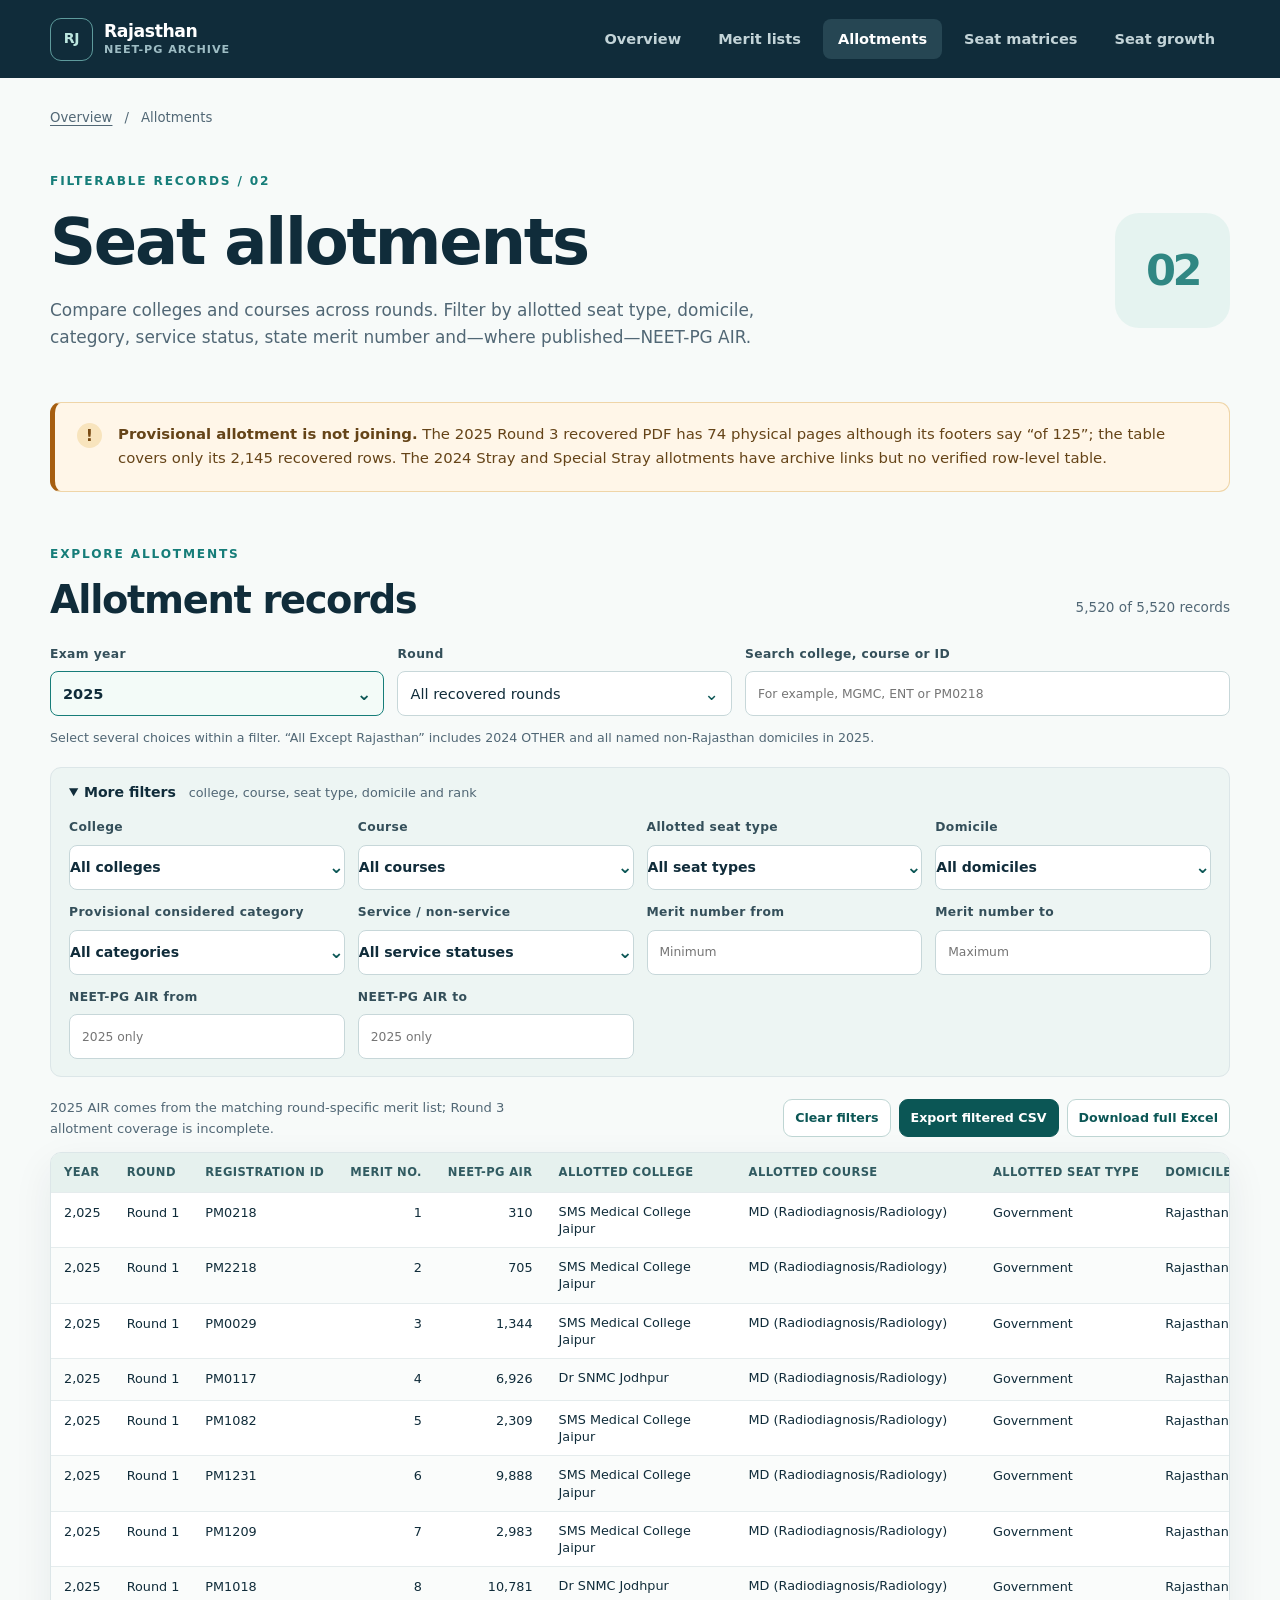
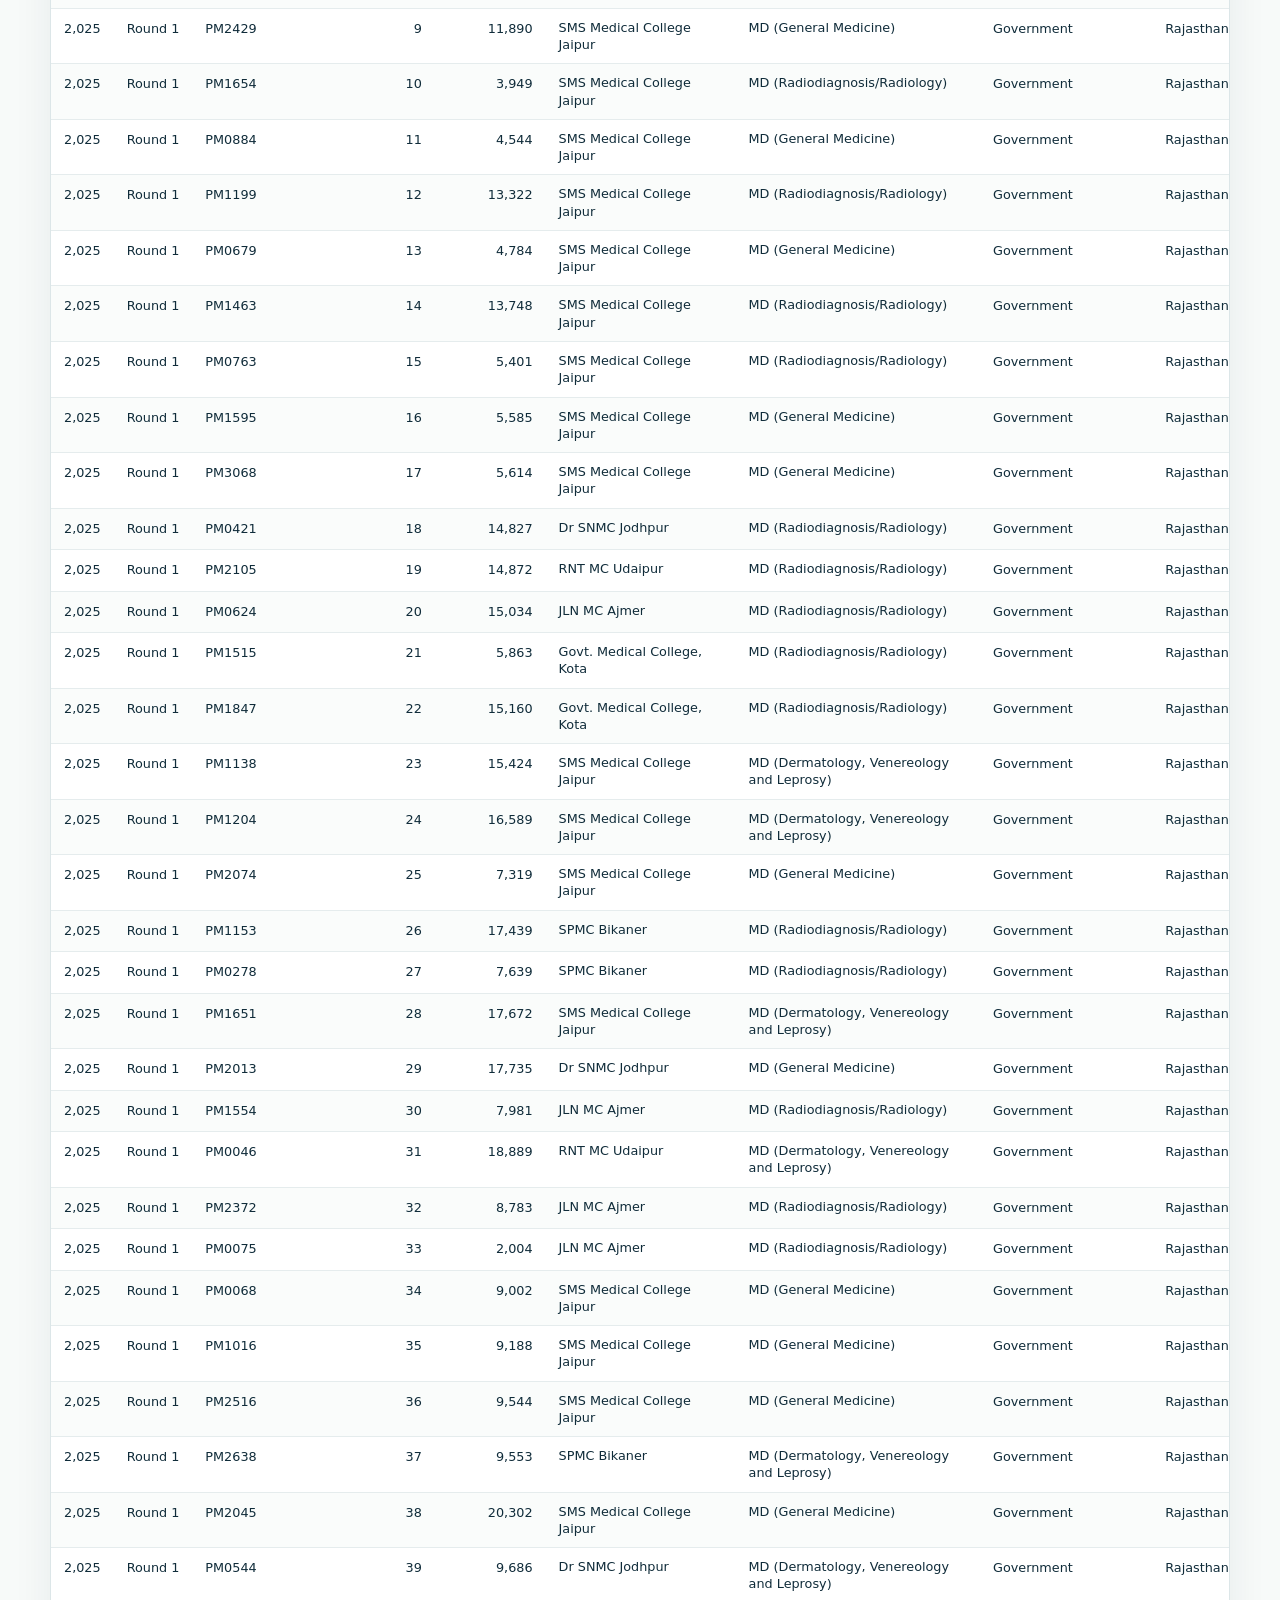
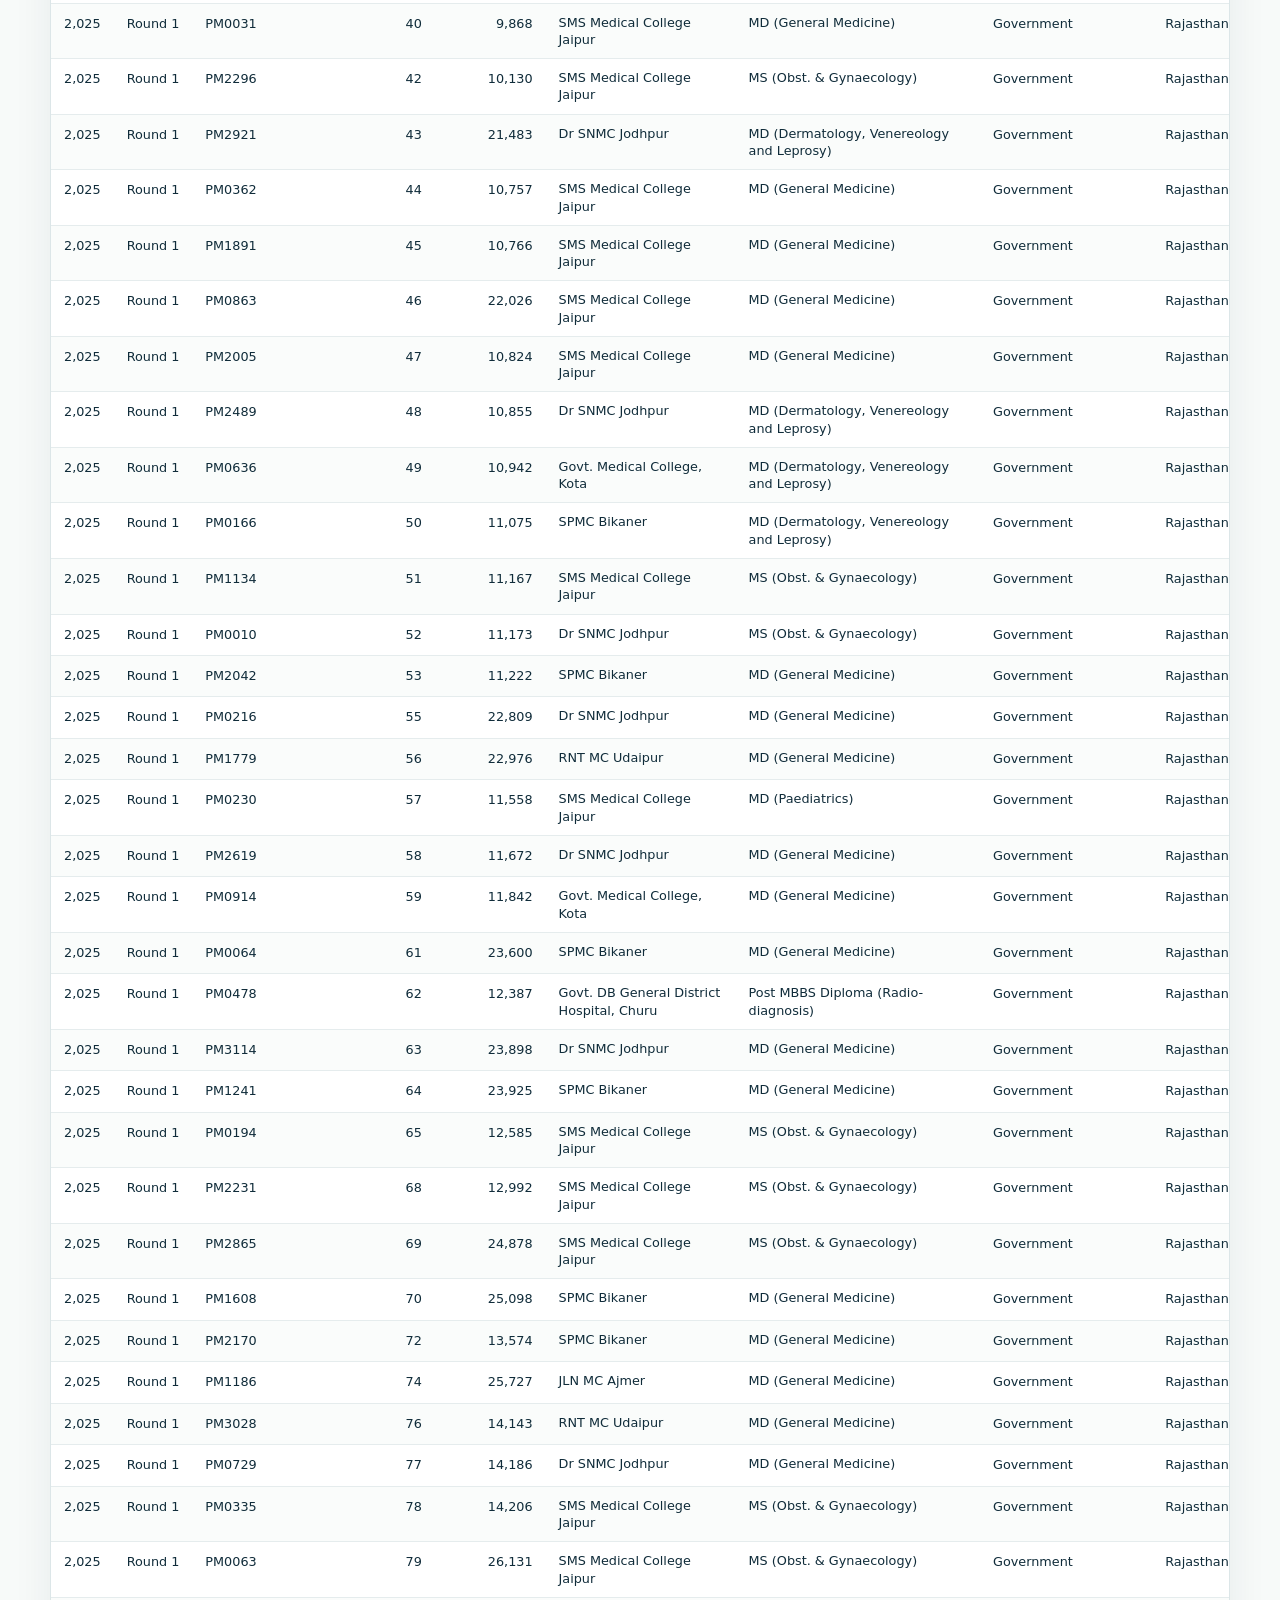
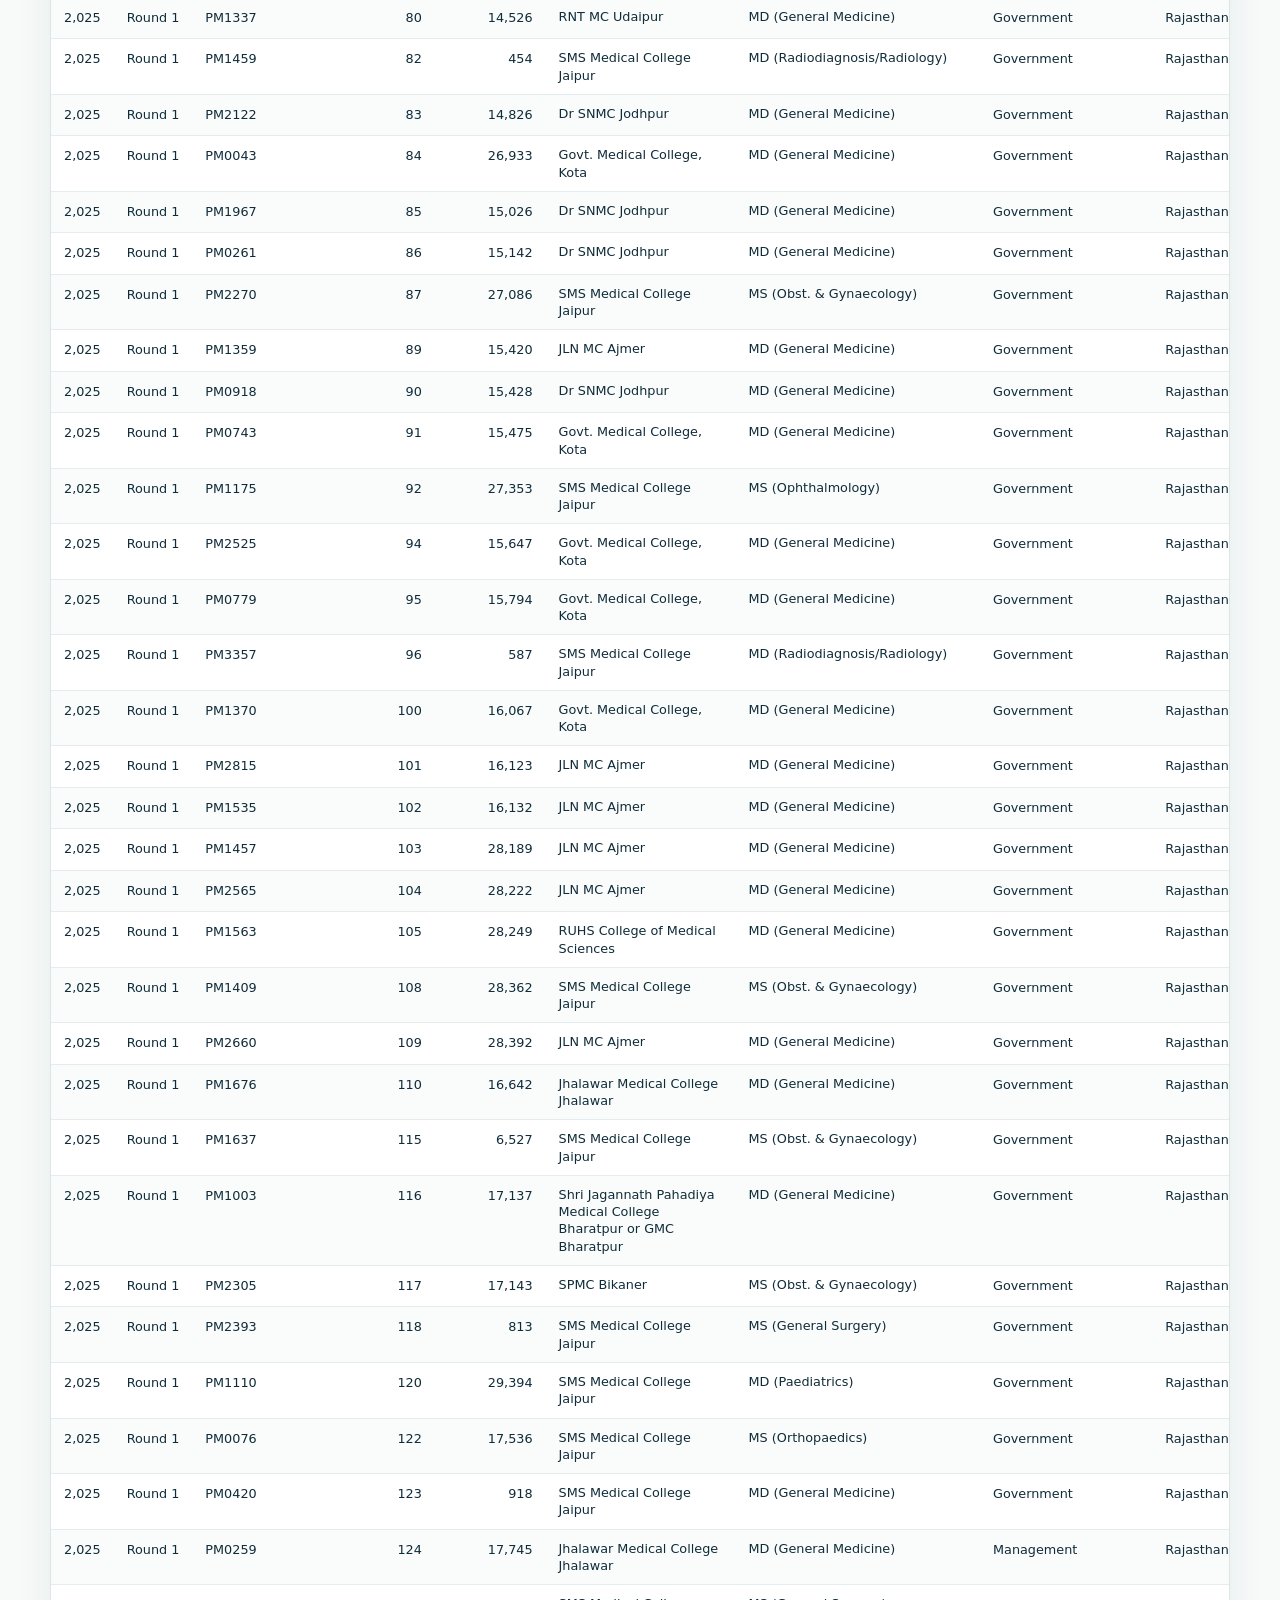
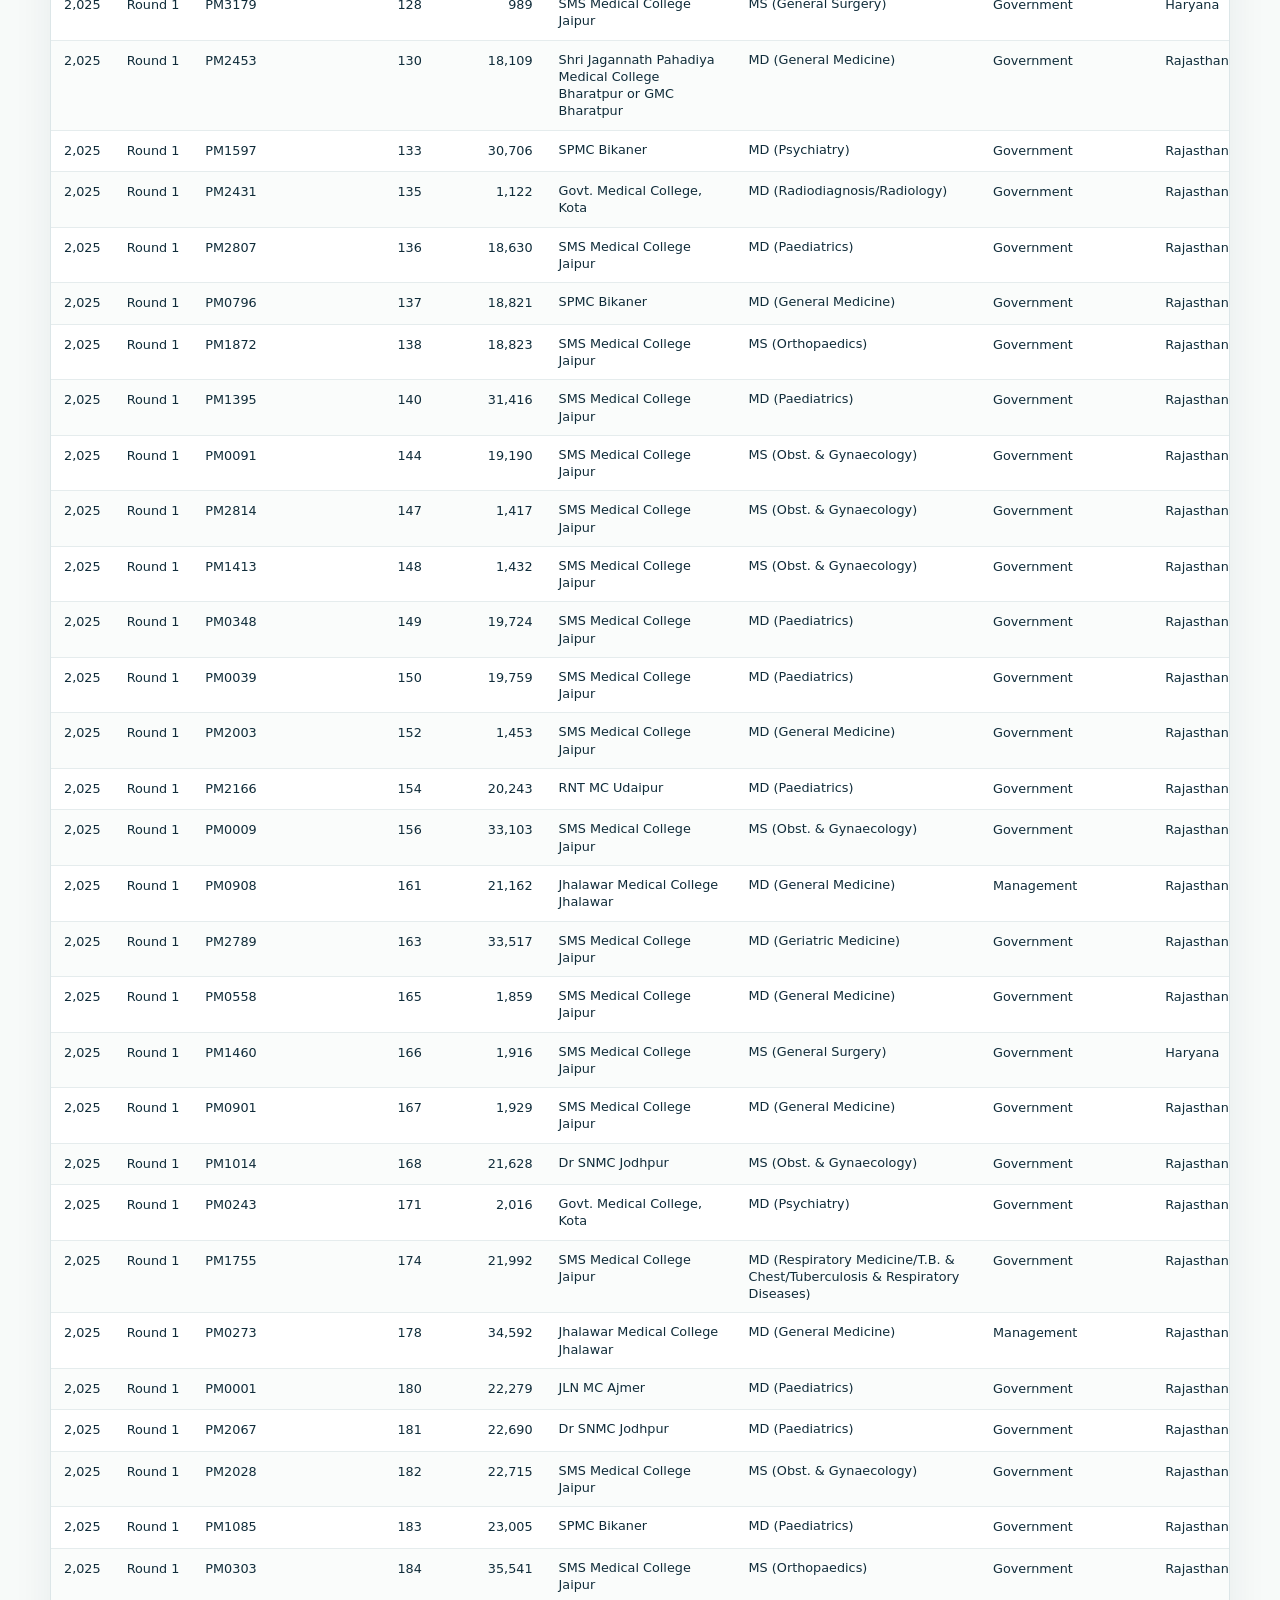
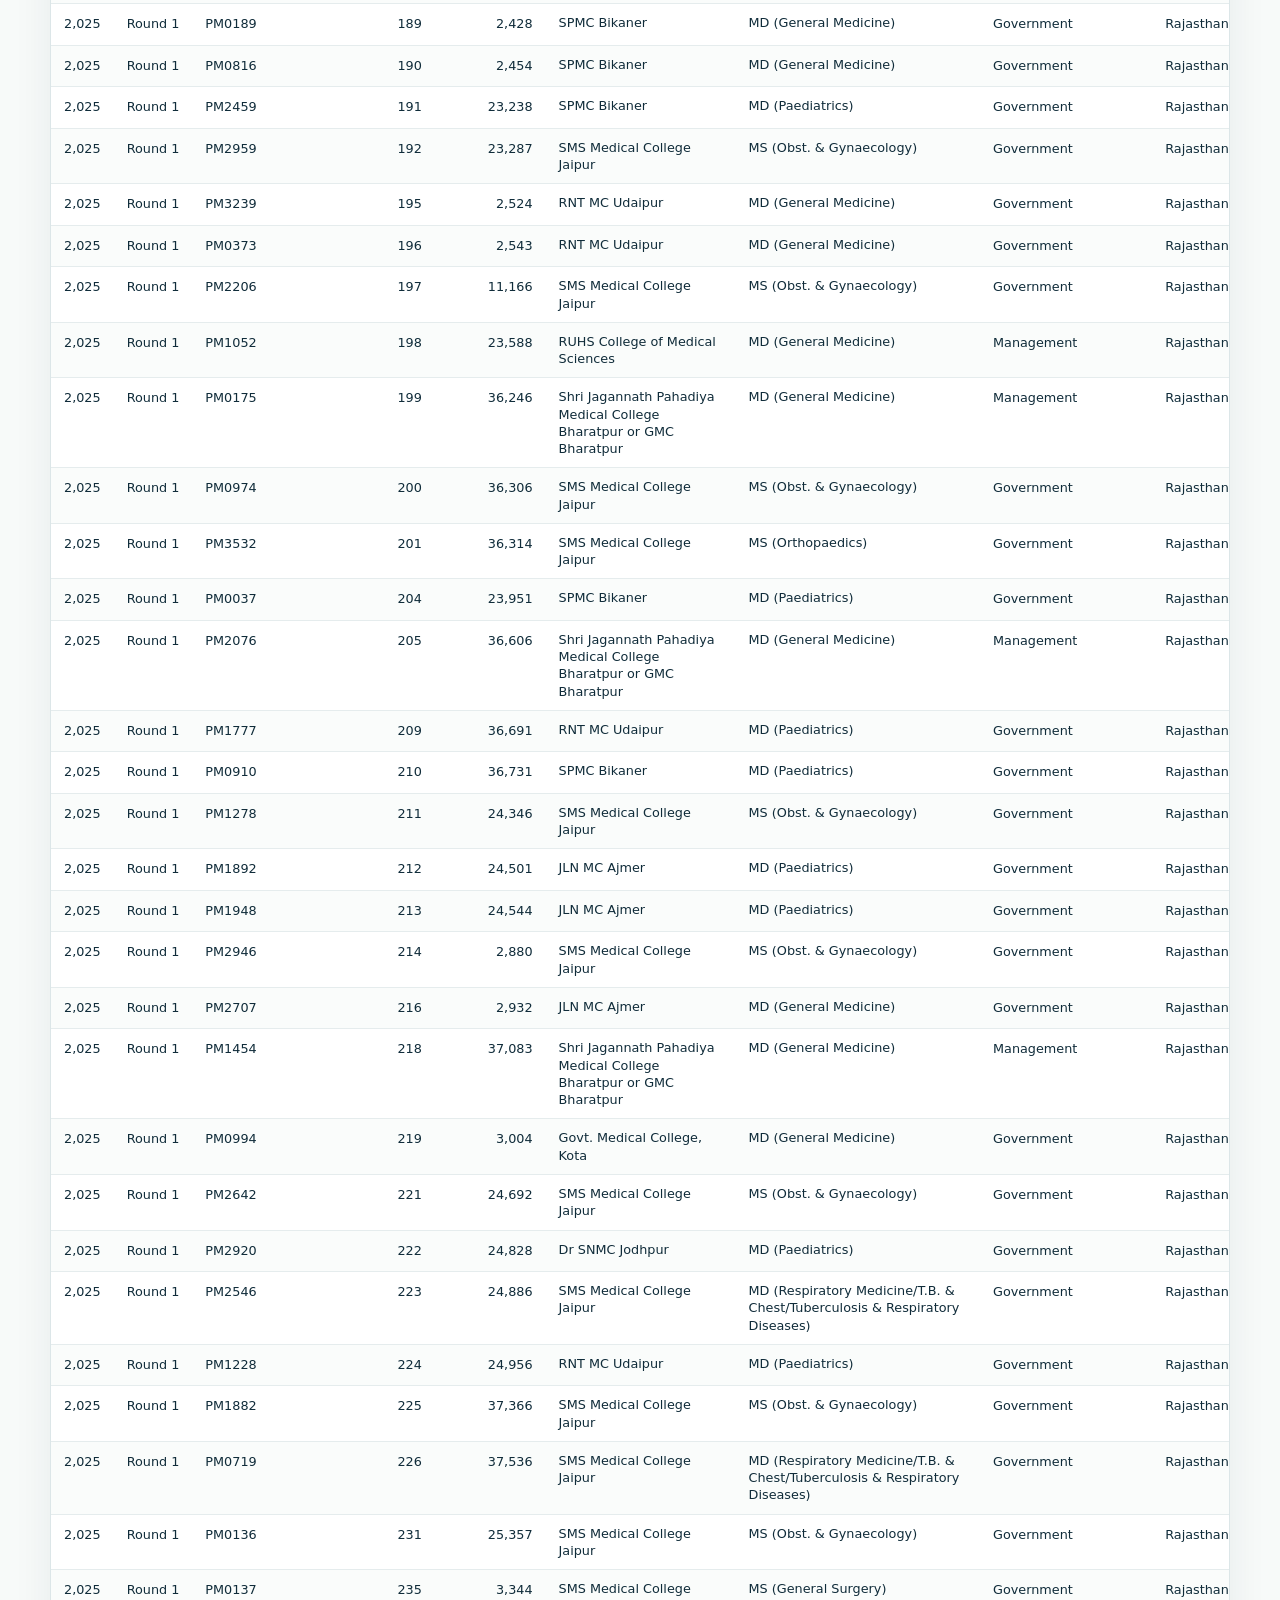
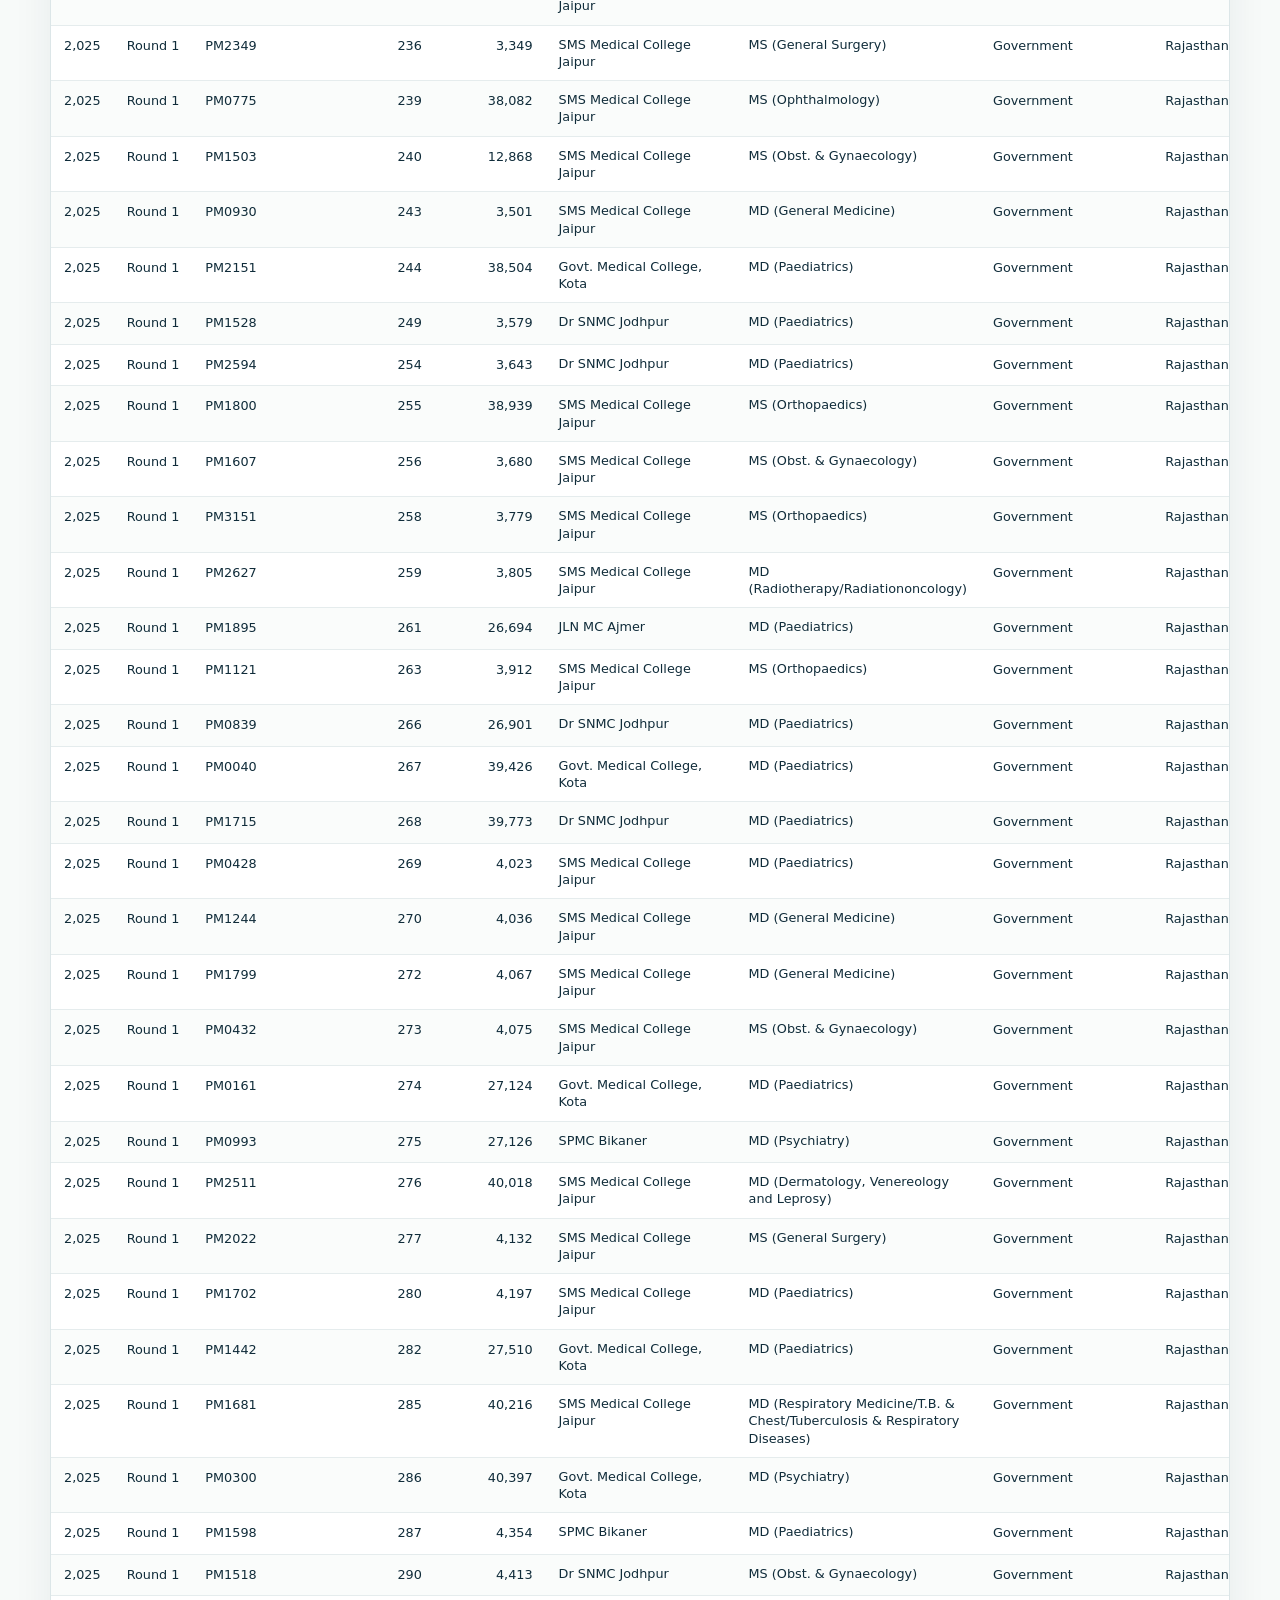
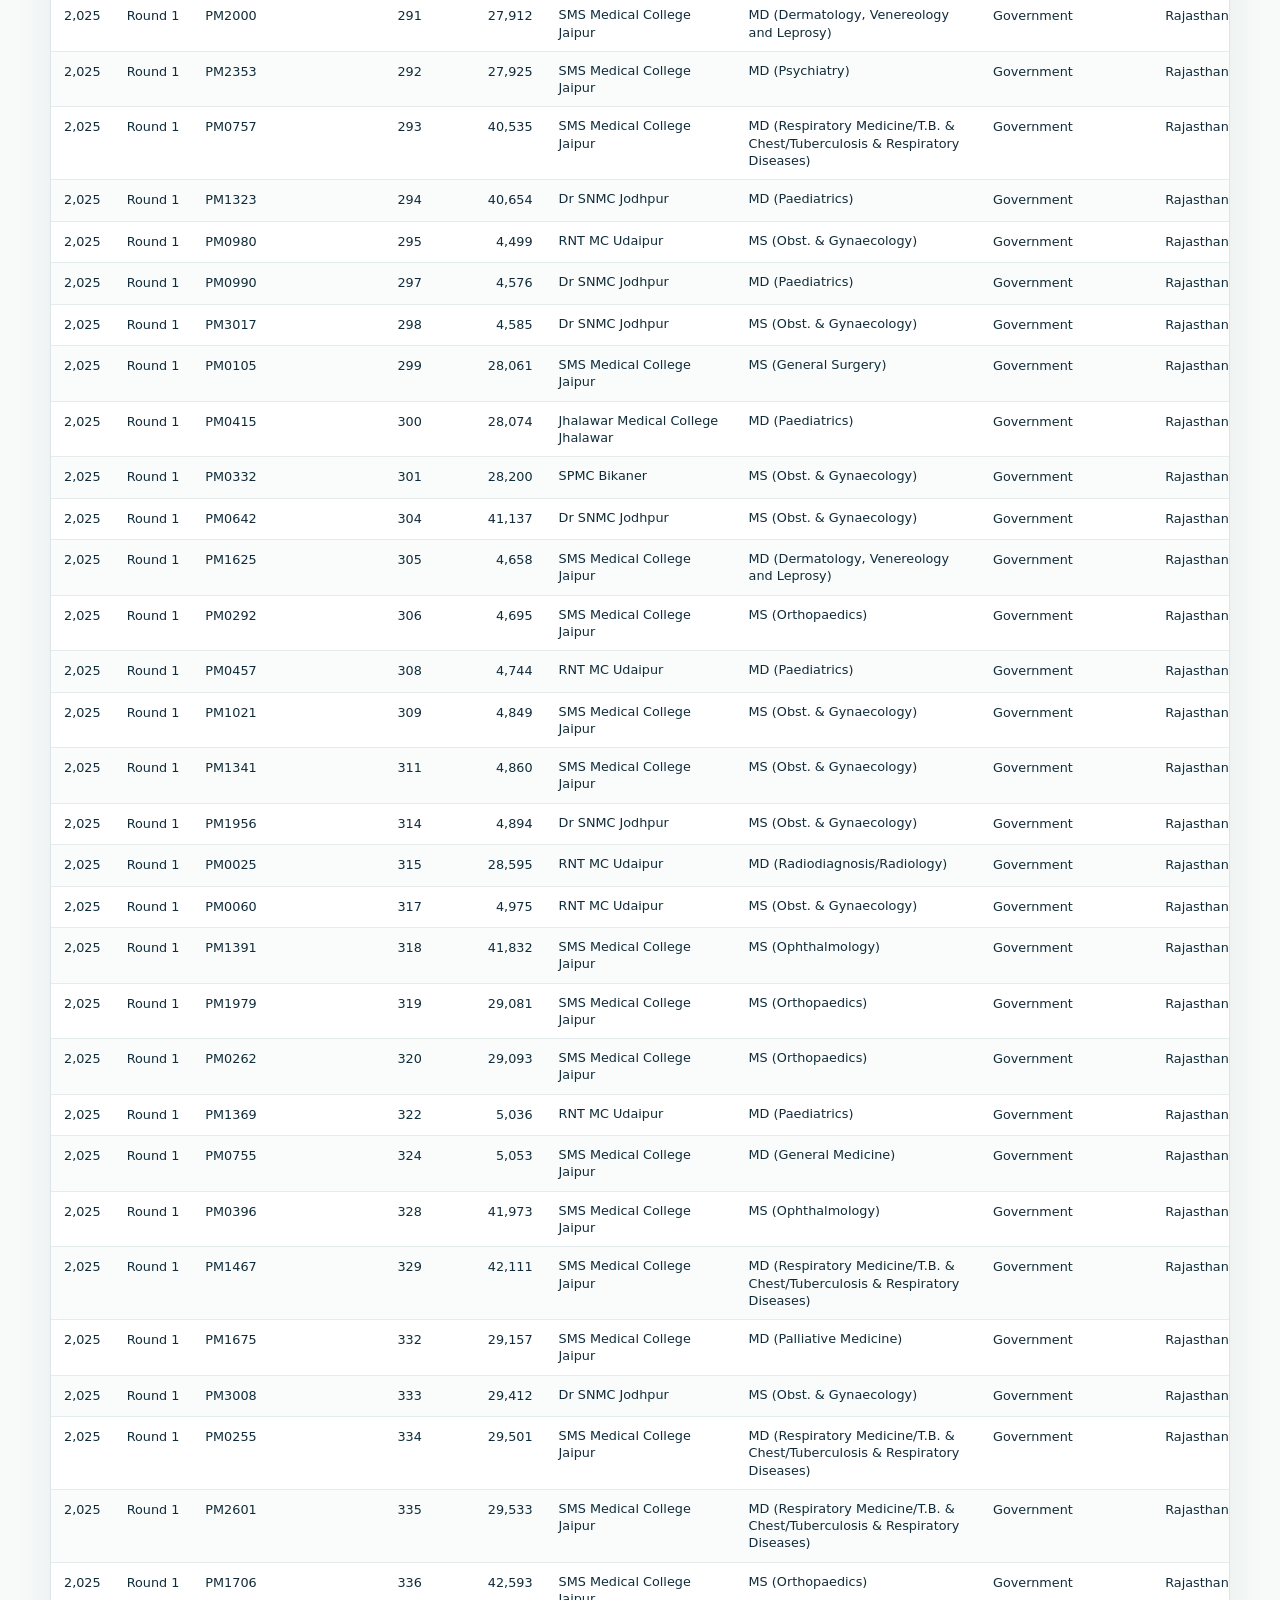
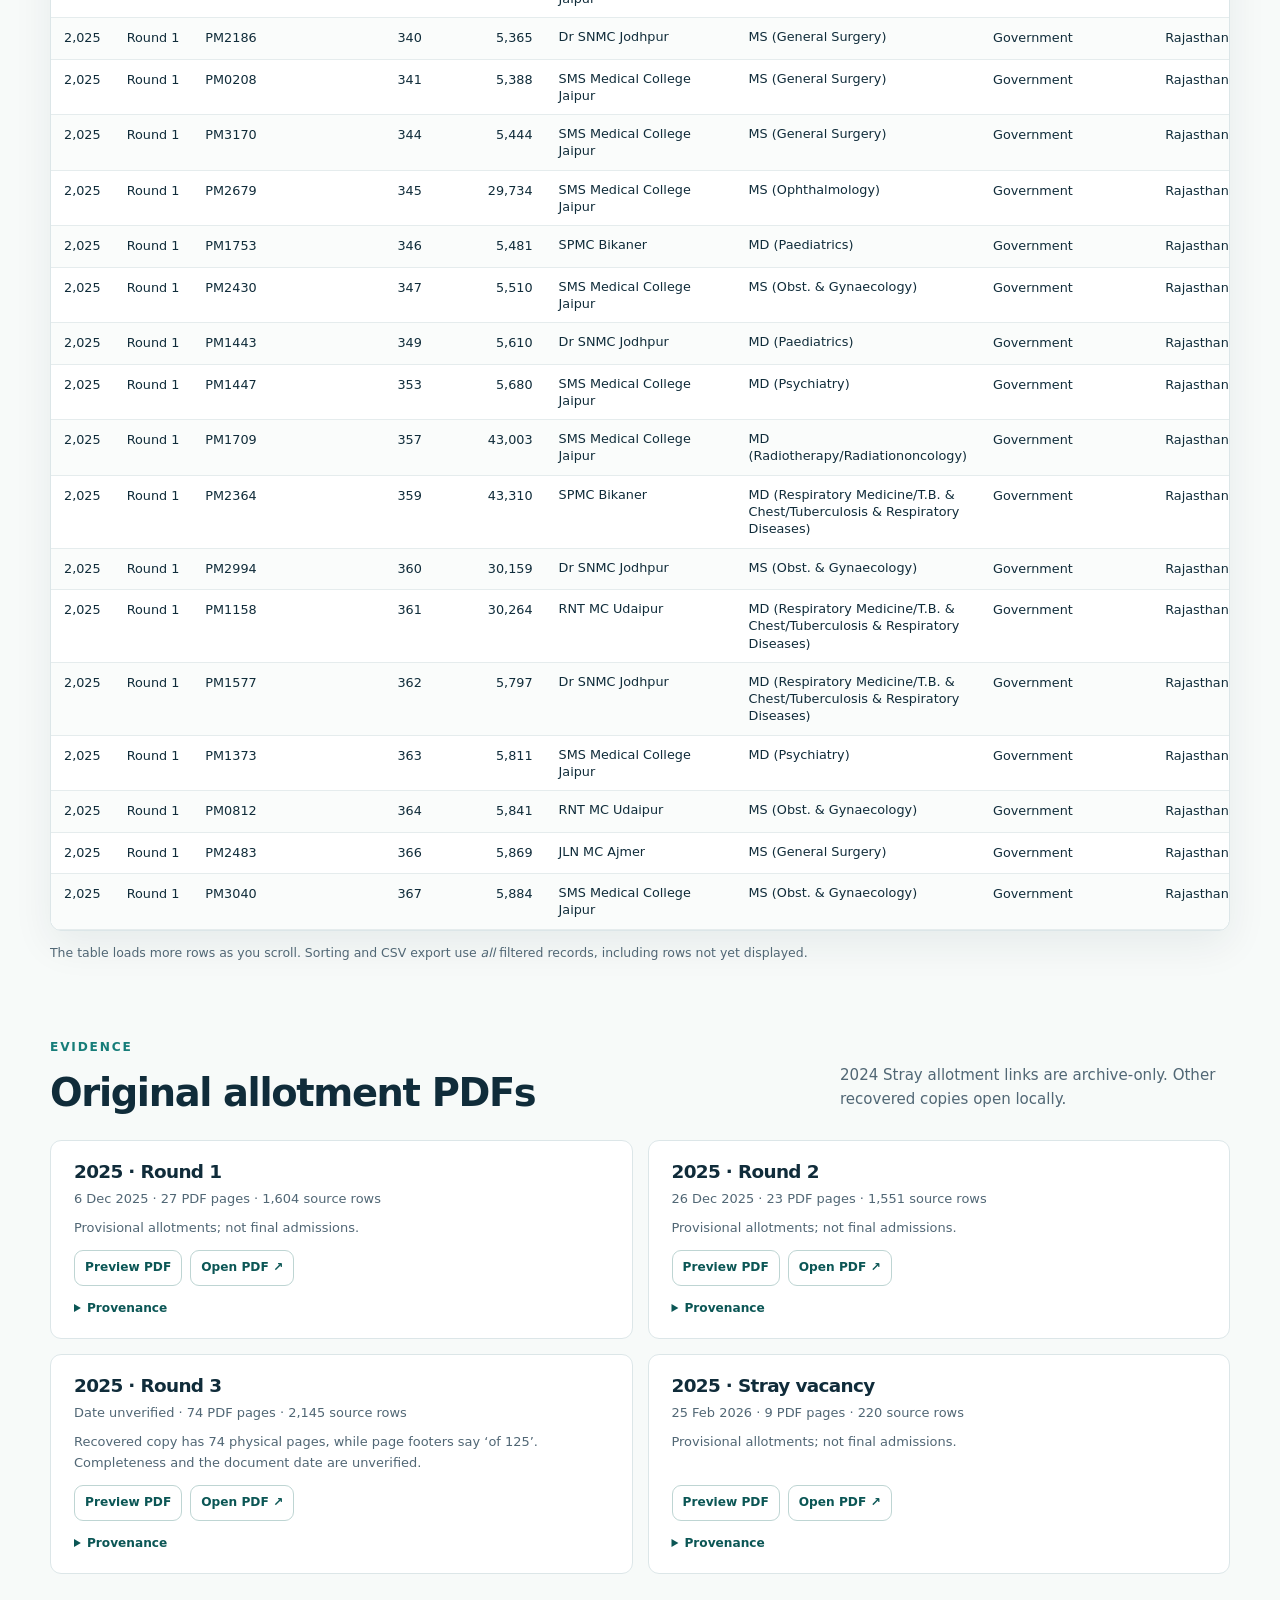
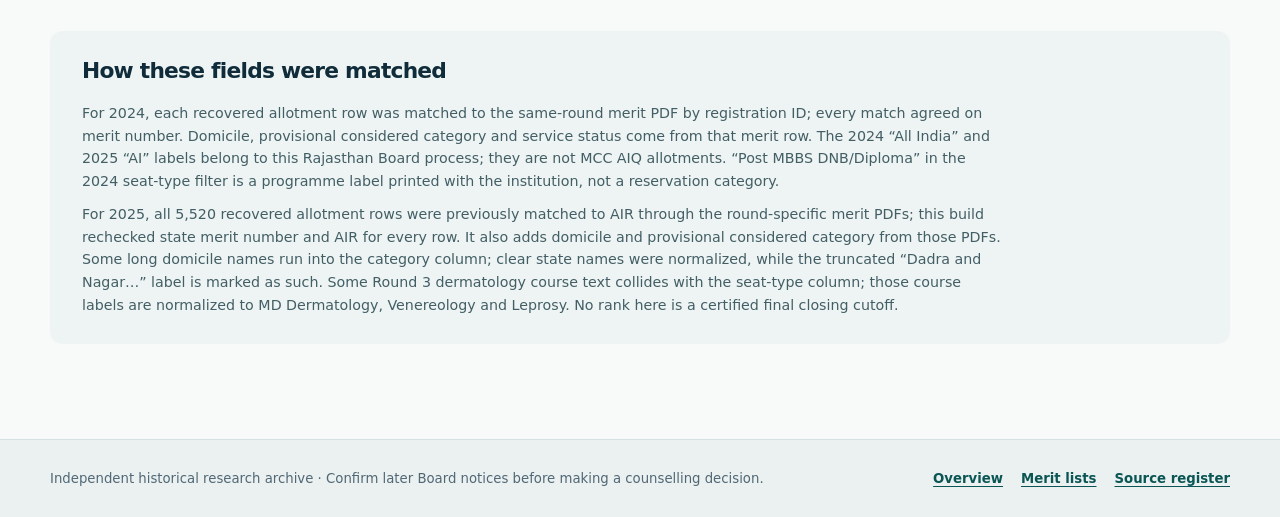
==== commit ea4a325b: "Add Rajasthan Round 1 seat growth comparison" ====
--- a/allotments.html
+++ b/allotments.html
@@ -9,7 +9,7 @@
 </head>
 <body data-page="allotment">
   <a class="skip" href="#main">Skip to content</a>
-  <header class="site-header"><div class="wrap header-inner"><a class="brand" href="index.html" aria-label="Rajasthan NEET-PG archive home"><span class="brand-mark">RJ</span><span>Rajasthan <small>NEET-PG archive</small></span></a><nav aria-label="Main navigation"><a href="index.html">Overview</a><a href="merit.html">Merit lists</a><a class="active" aria-current="page" href="allotments.html">Allotments</a><a href="matrix.html">Seat matrices</a></nav></div></header>
+  <header class="site-header"><div class="wrap header-inner"><a class="brand" href="index.html" aria-label="Rajasthan NEET-PG archive home"><span class="brand-mark">RJ</span><span>Rajasthan <small>NEET-PG archive</small></span></a><nav aria-label="Main navigation"><a href="index.html">Overview</a><a href="merit.html">Merit lists</a><a class="active" aria-current="page" href="allotments.html">Allotments</a><a href="matrix.html">Seat matrices</a><a href="growth.html">Seat growth</a></nav></div></header>
   <main id="main" class="wrap collection">
     <div class="breadcrumb"><a href="index.html">Overview</a><span aria-hidden="true">/</span><span>Allotments</span></div>
     <div class="collection-heading"><div><p class="eyebrow dark">Filterable records / 02</p><h1>Seat allotments</h1><p>Compare colleges and courses across rounds. Filter by allotted seat type, domicile, category, service status, state merit number and—where published—NEET-PG AIR.</p></div><div class="heading-symbol" aria-hidden="true">02</div></div>
--- a/styles.css
+++ b/styles.css
@@ -78,3 +78,17 @@
 .multi-select-actions button:hover{text-decoration:underline}
 .filter-help{margin:-10px 0 18px;color:var(--muted);font-size:.79rem}
 @media(max-width:680px){.multi-select-panel{width:100%;max-width:100%}}
+/* Round 1 seat-growth comparison */
+.site-header nav{flex-wrap:wrap}
+.growth-stats{display:grid;grid-template-columns:repeat(3,minmax(0,1fr));gap:15px;margin:0 0 22px}
+.growth-stat{padding:22px;background:#fff;border:1px solid var(--line);border-radius:13px;box-shadow:var(--shadow)}
+.growth-stat span{display:block;color:var(--teal);font-size:.74rem;font-weight:800;text-transform:uppercase;letter-spacing:.07em}
+.growth-stat strong{display:block;margin:11px 0 8px;font-size:clamp(1.25rem,2.2vw,1.9rem);line-height:1.2}
+.growth-stat small{display:block;color:var(--muted);line-height:1.45}
+.growth-warning{margin-bottom:12px}
+.growth-filters{grid-template-columns:repeat(4,minmax(0,1fr))}
+.growth-extra-filters{grid-template-columns:220px 260px;margin-top:-10px}
+.growth-up{color:#086653;font-weight:750}.growth-down{color:#a04127;font-weight:750}
+.growth-method{margin-bottom:15px}.growth-method a,.growth-method code{overflow-wrap:anywhere}
+@media(max-width:850px){.growth-stats{grid-template-columns:1fr 1fr}.growth-filters{grid-template-columns:1fr 1fr}}
+@media(max-width:680px){.growth-stats,.growth-filters,.growth-extra-filters{grid-template-columns:1fr}}
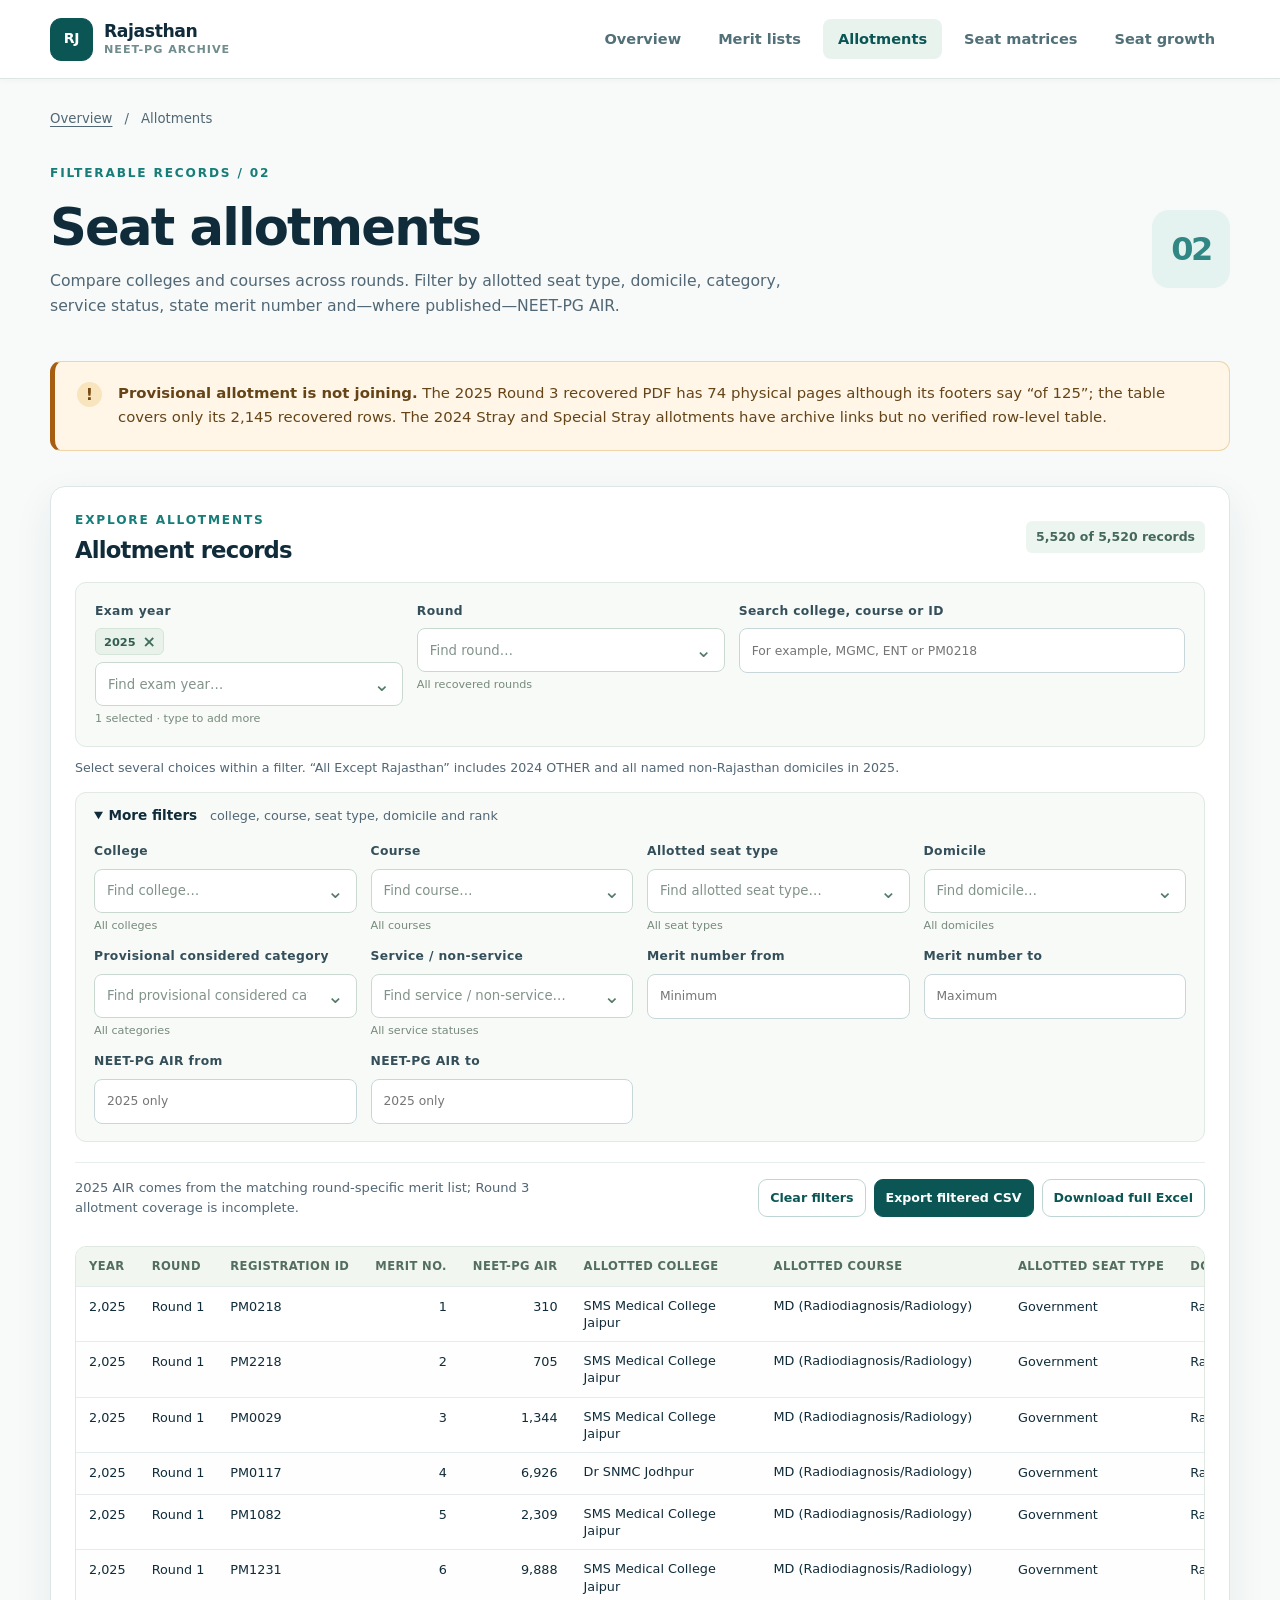
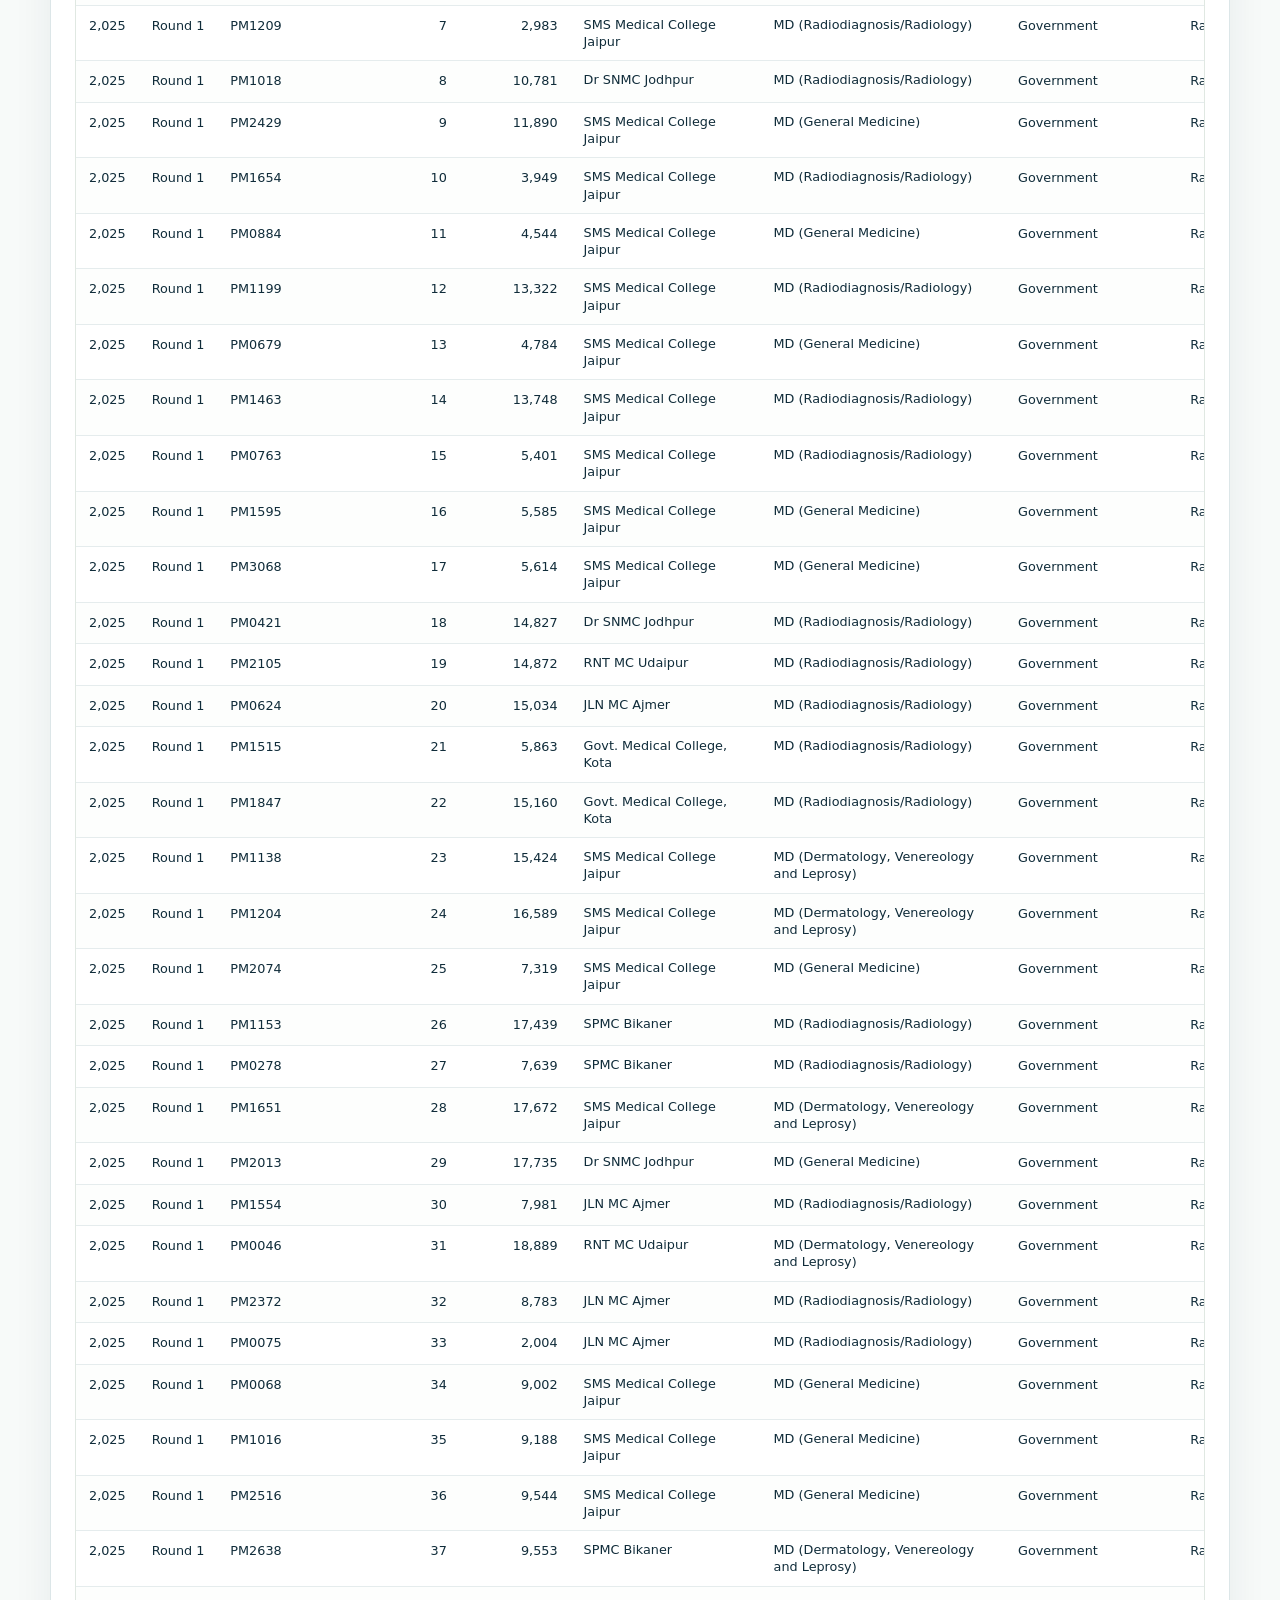
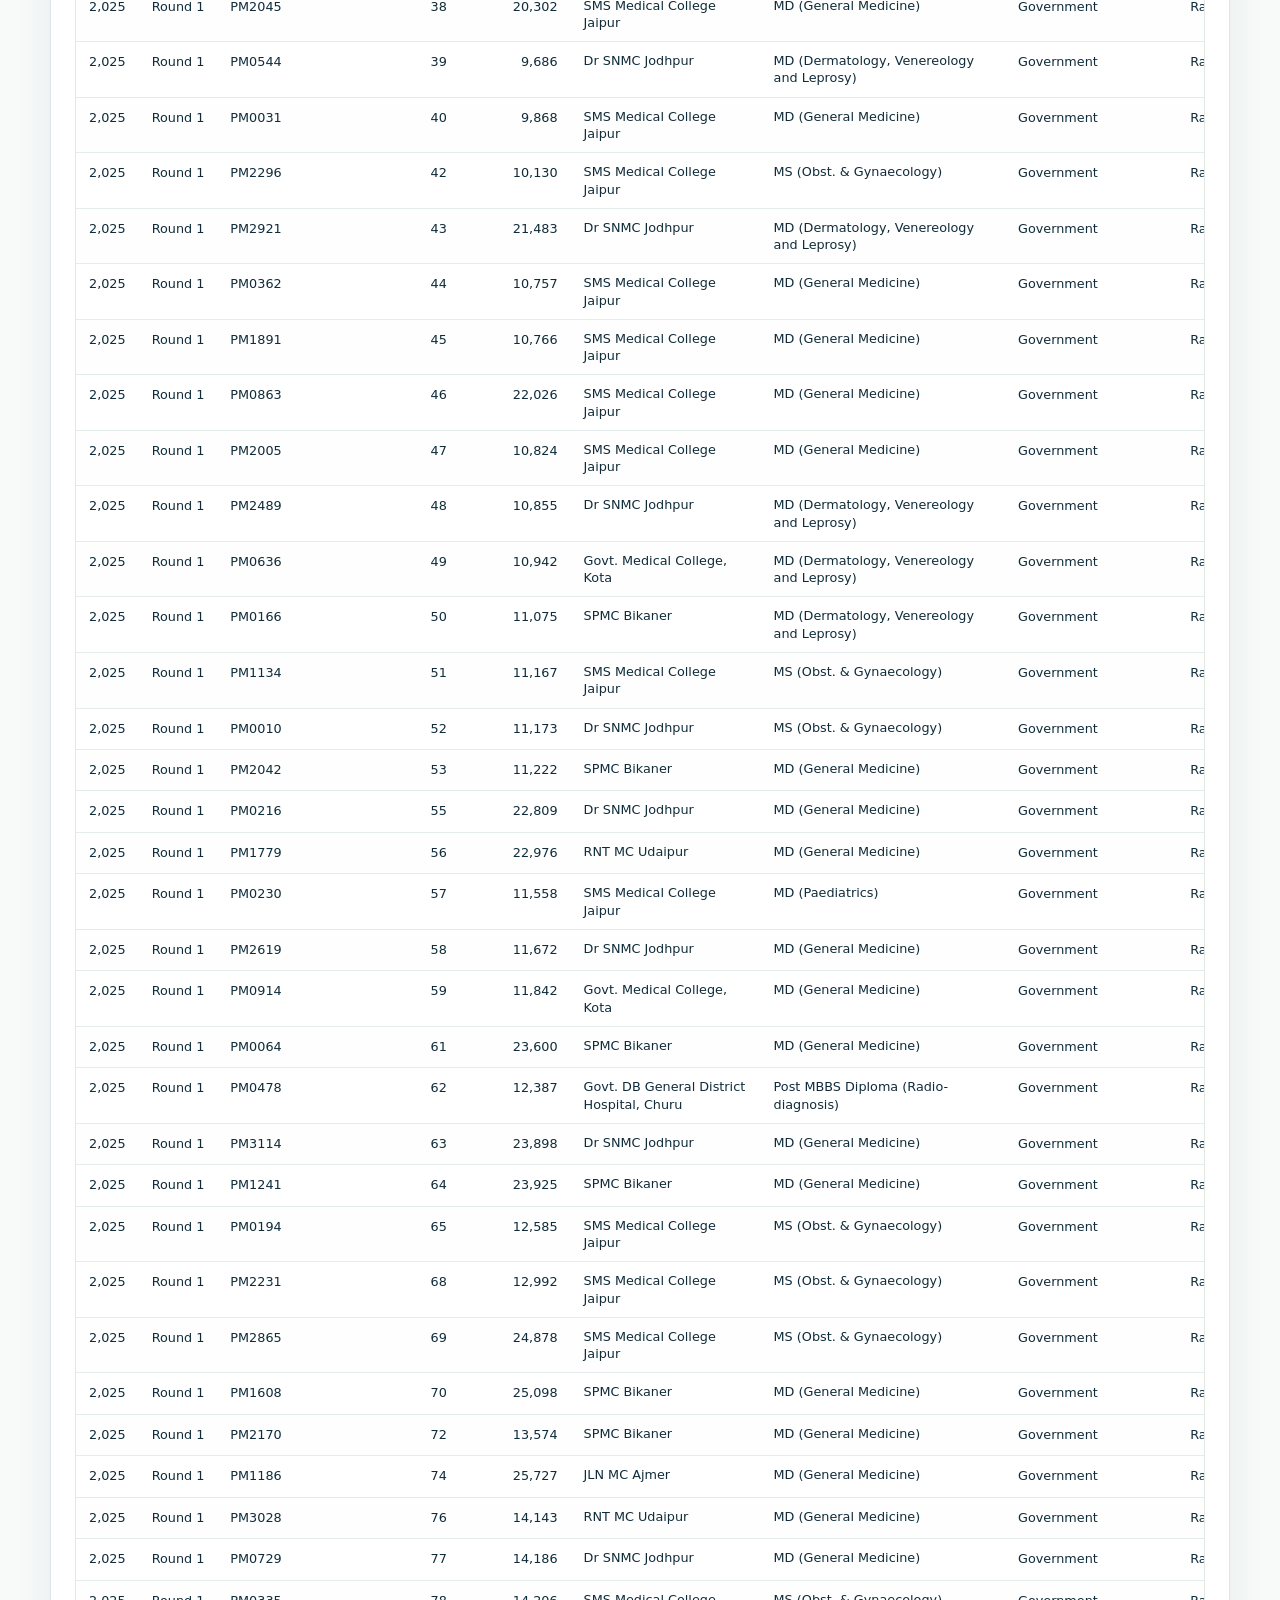
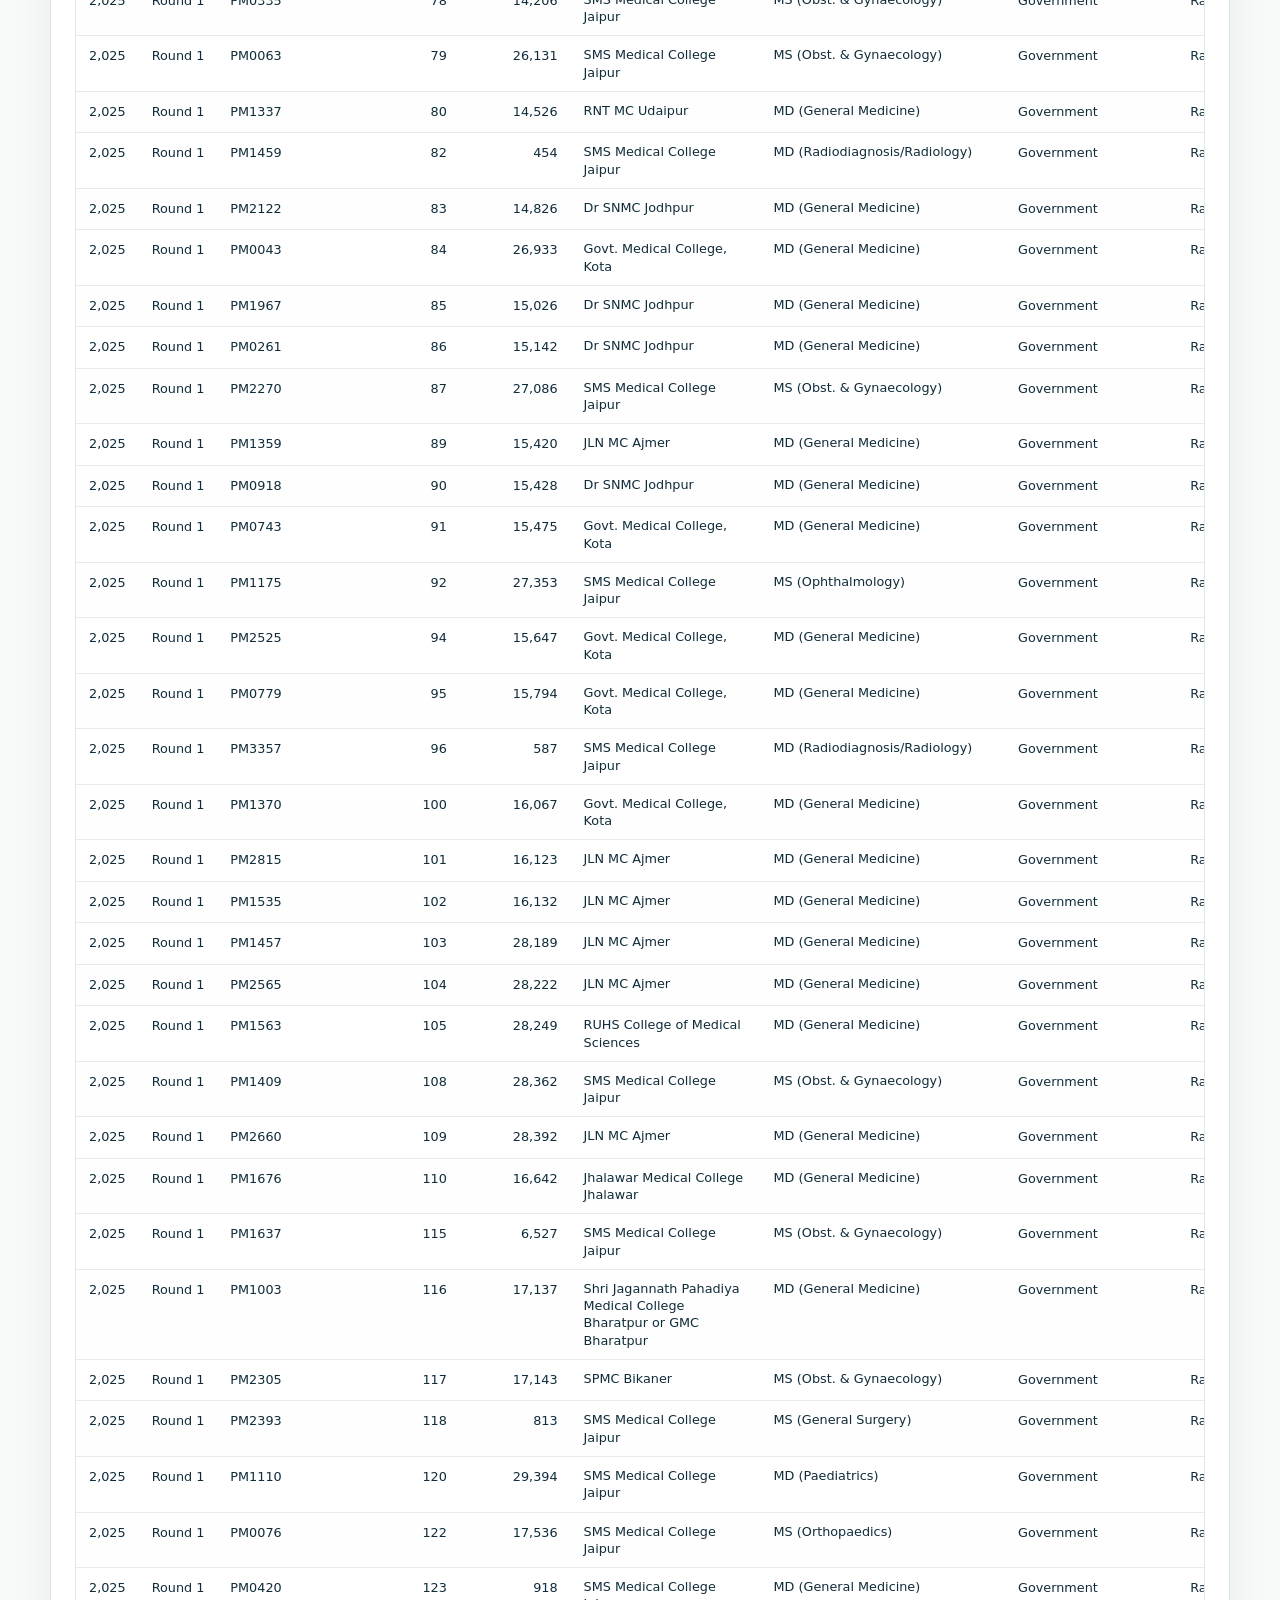
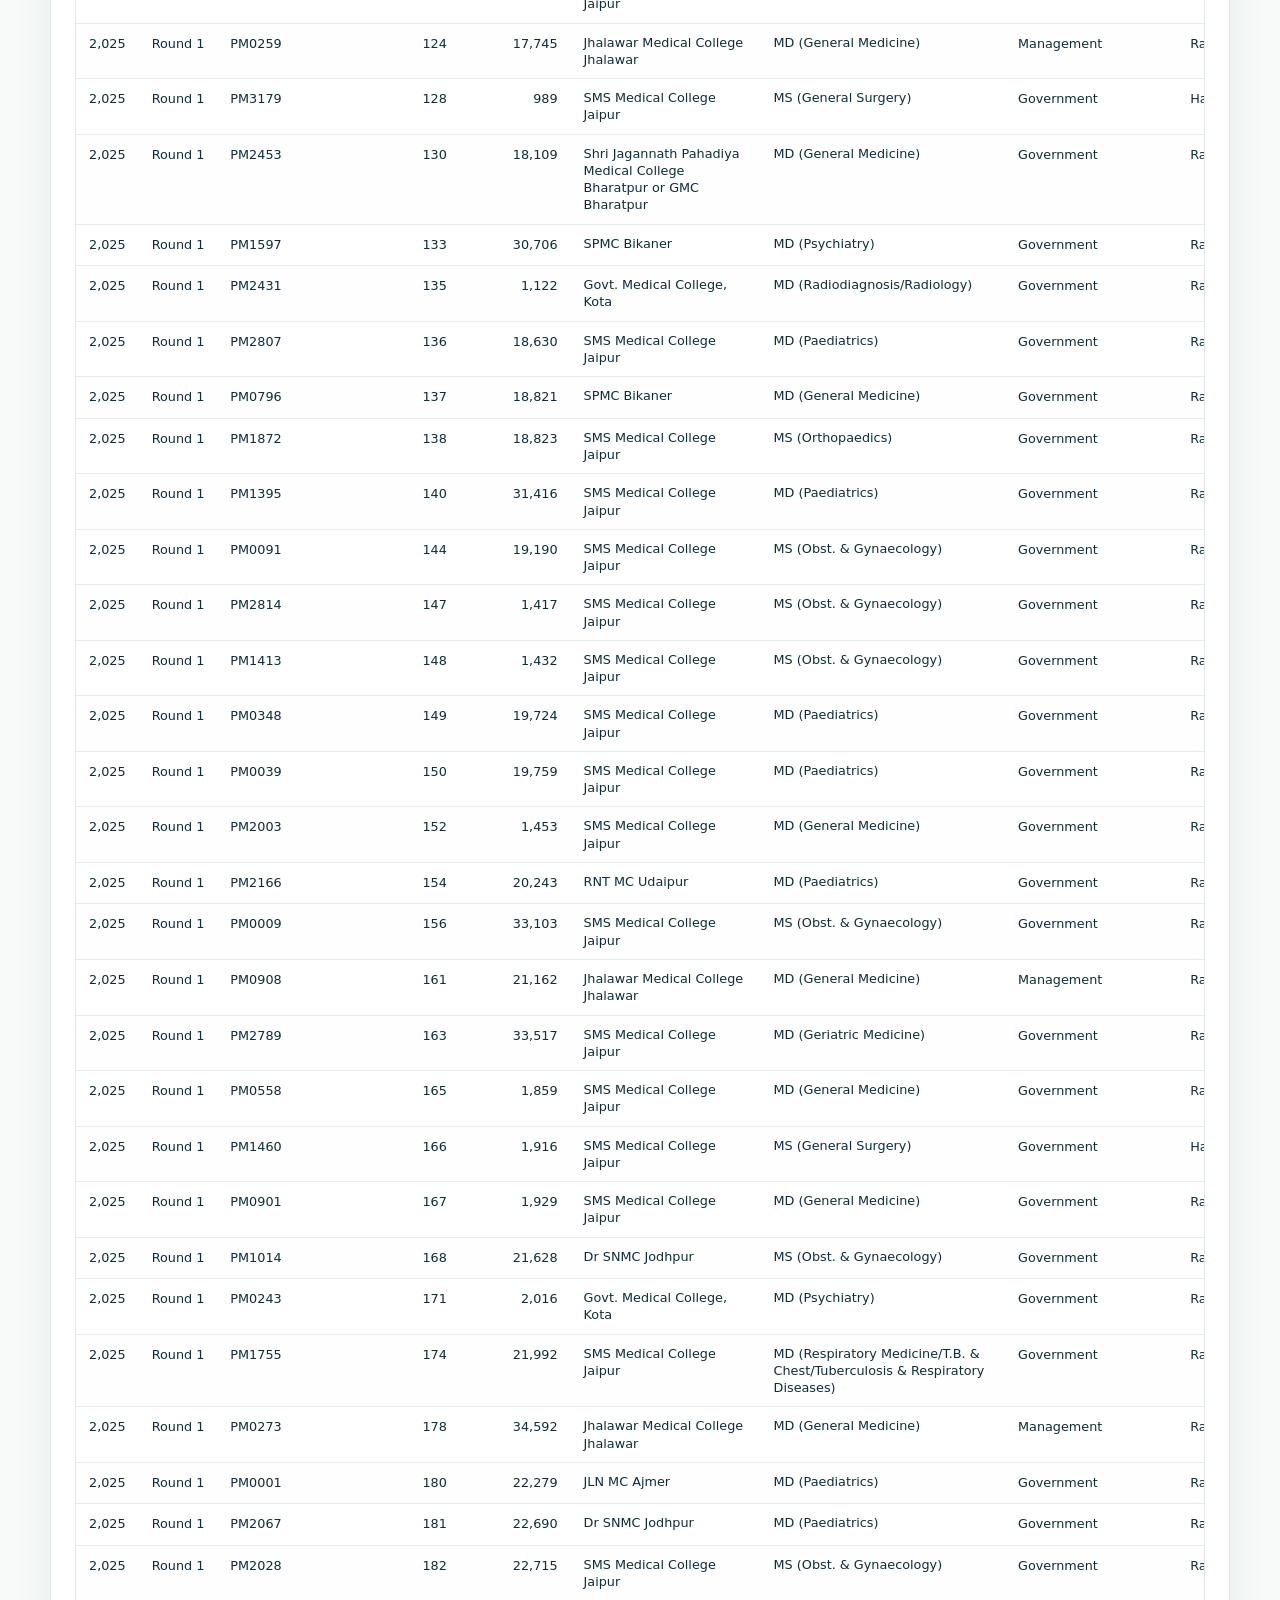
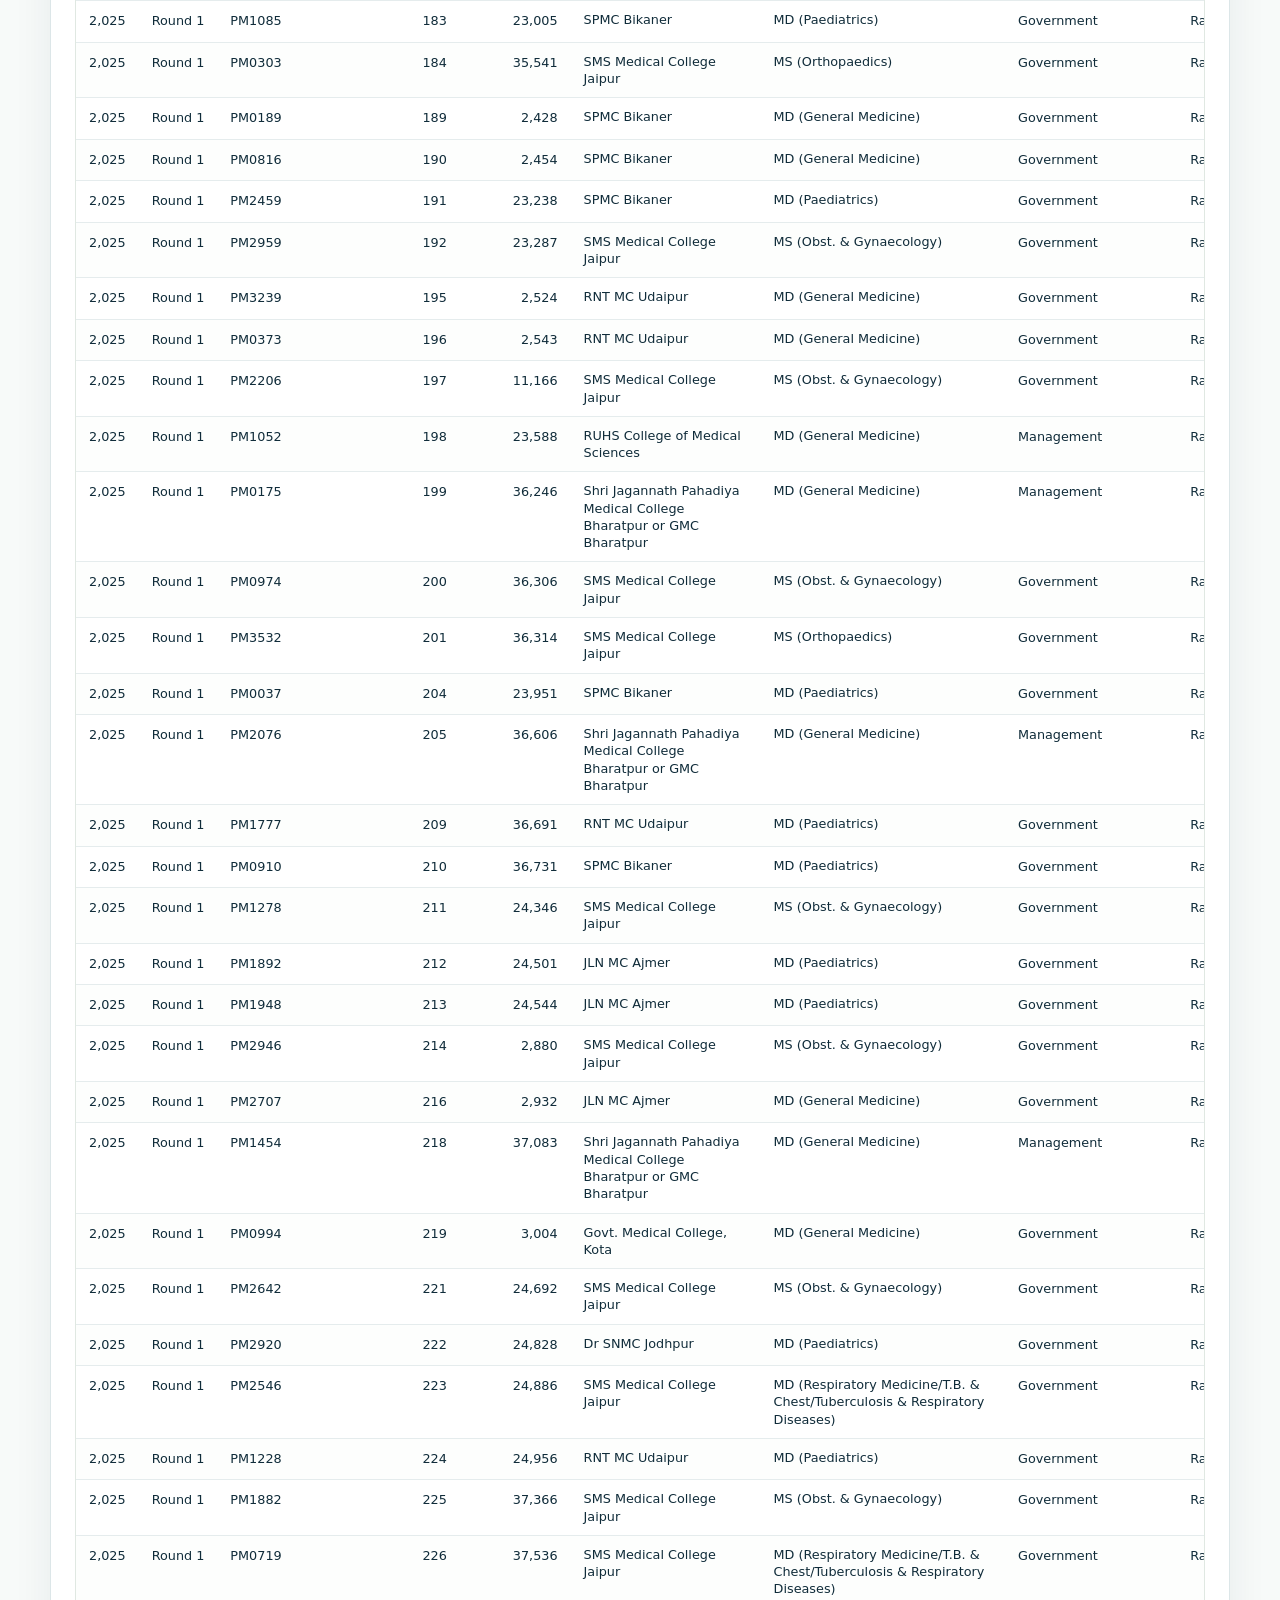
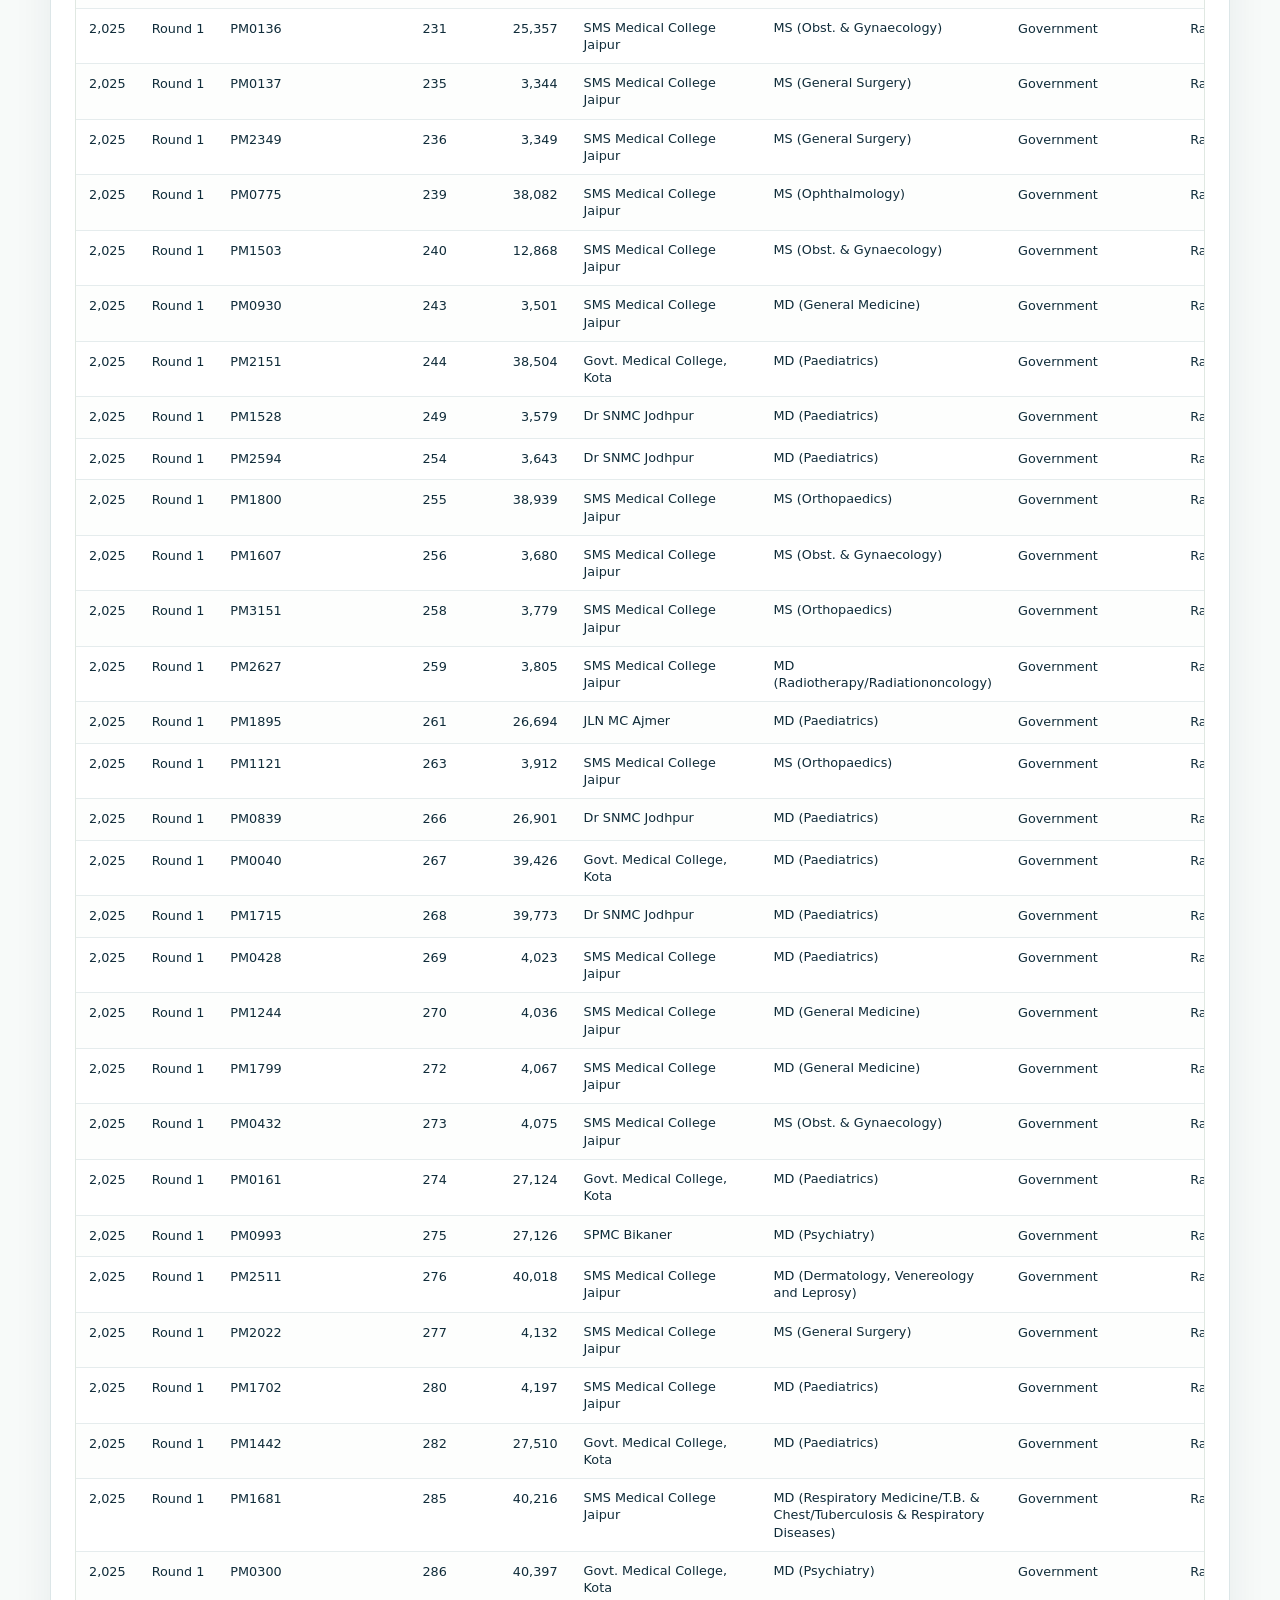
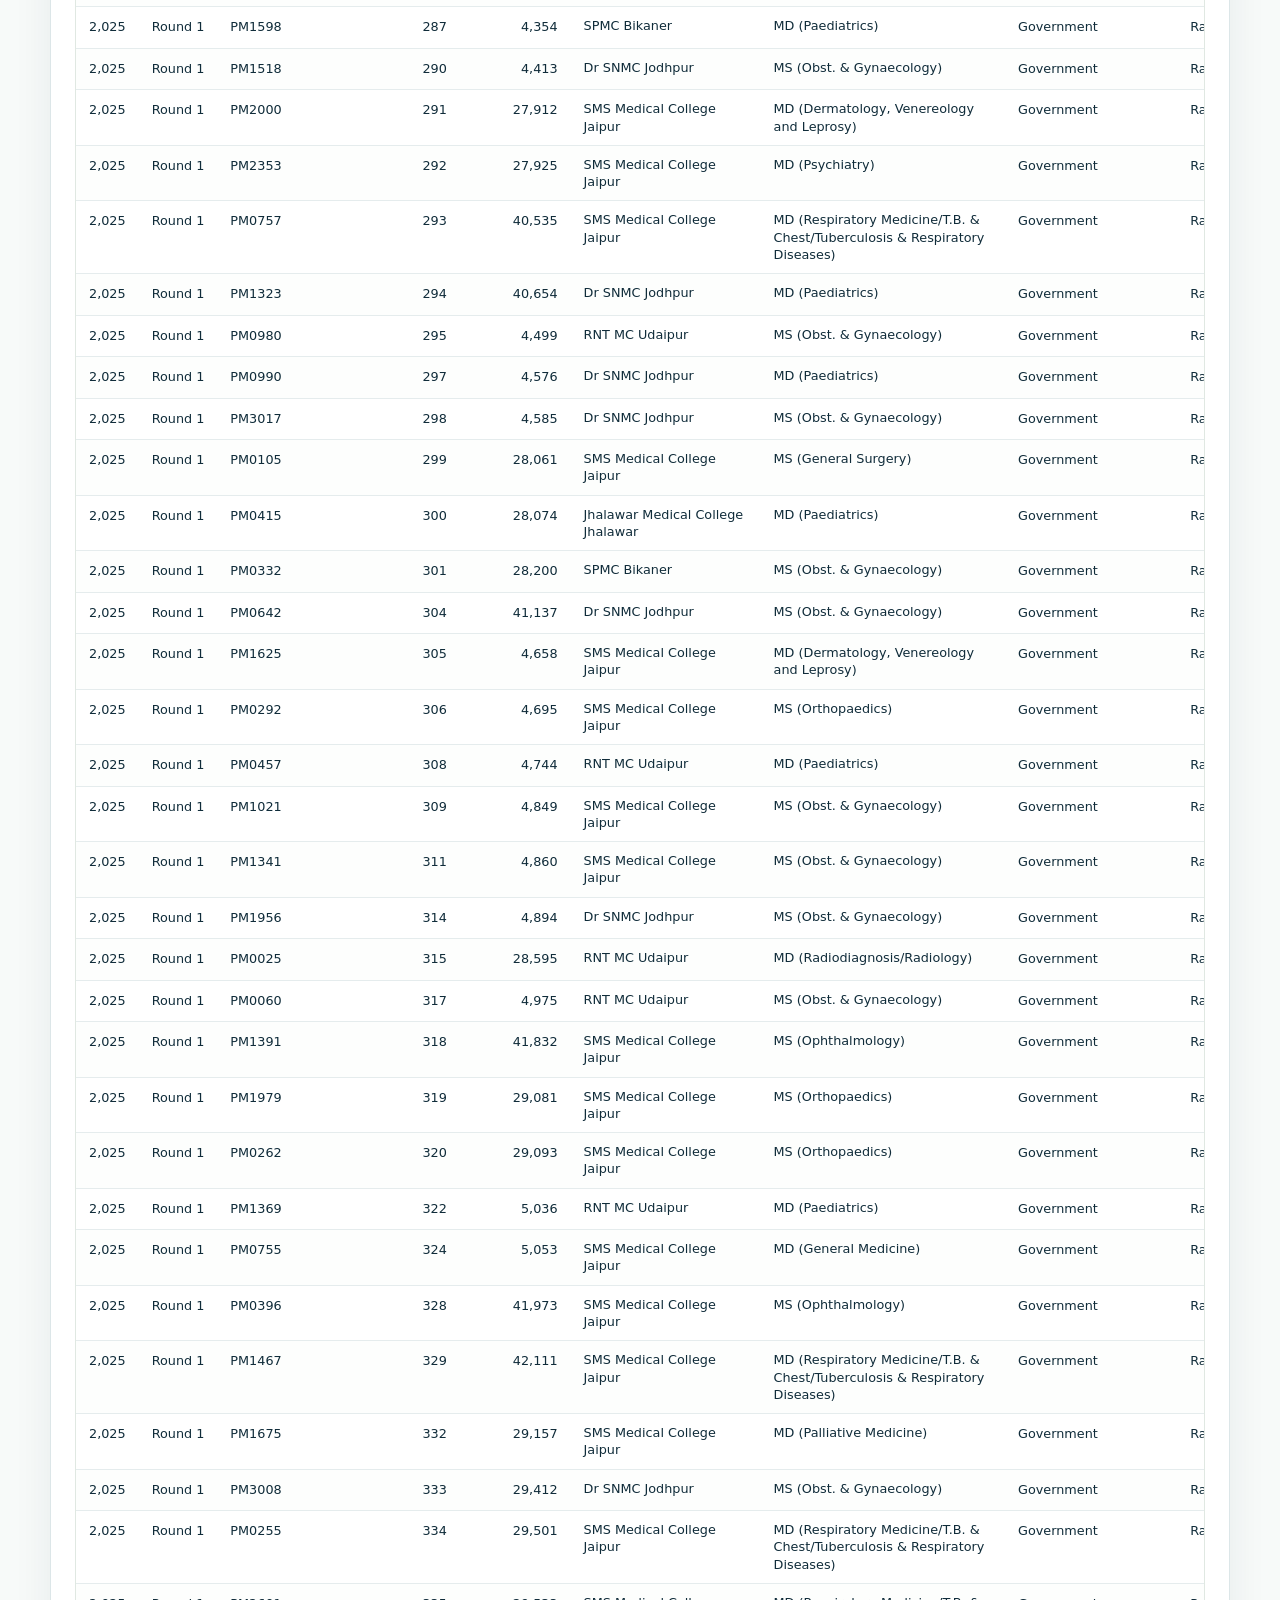
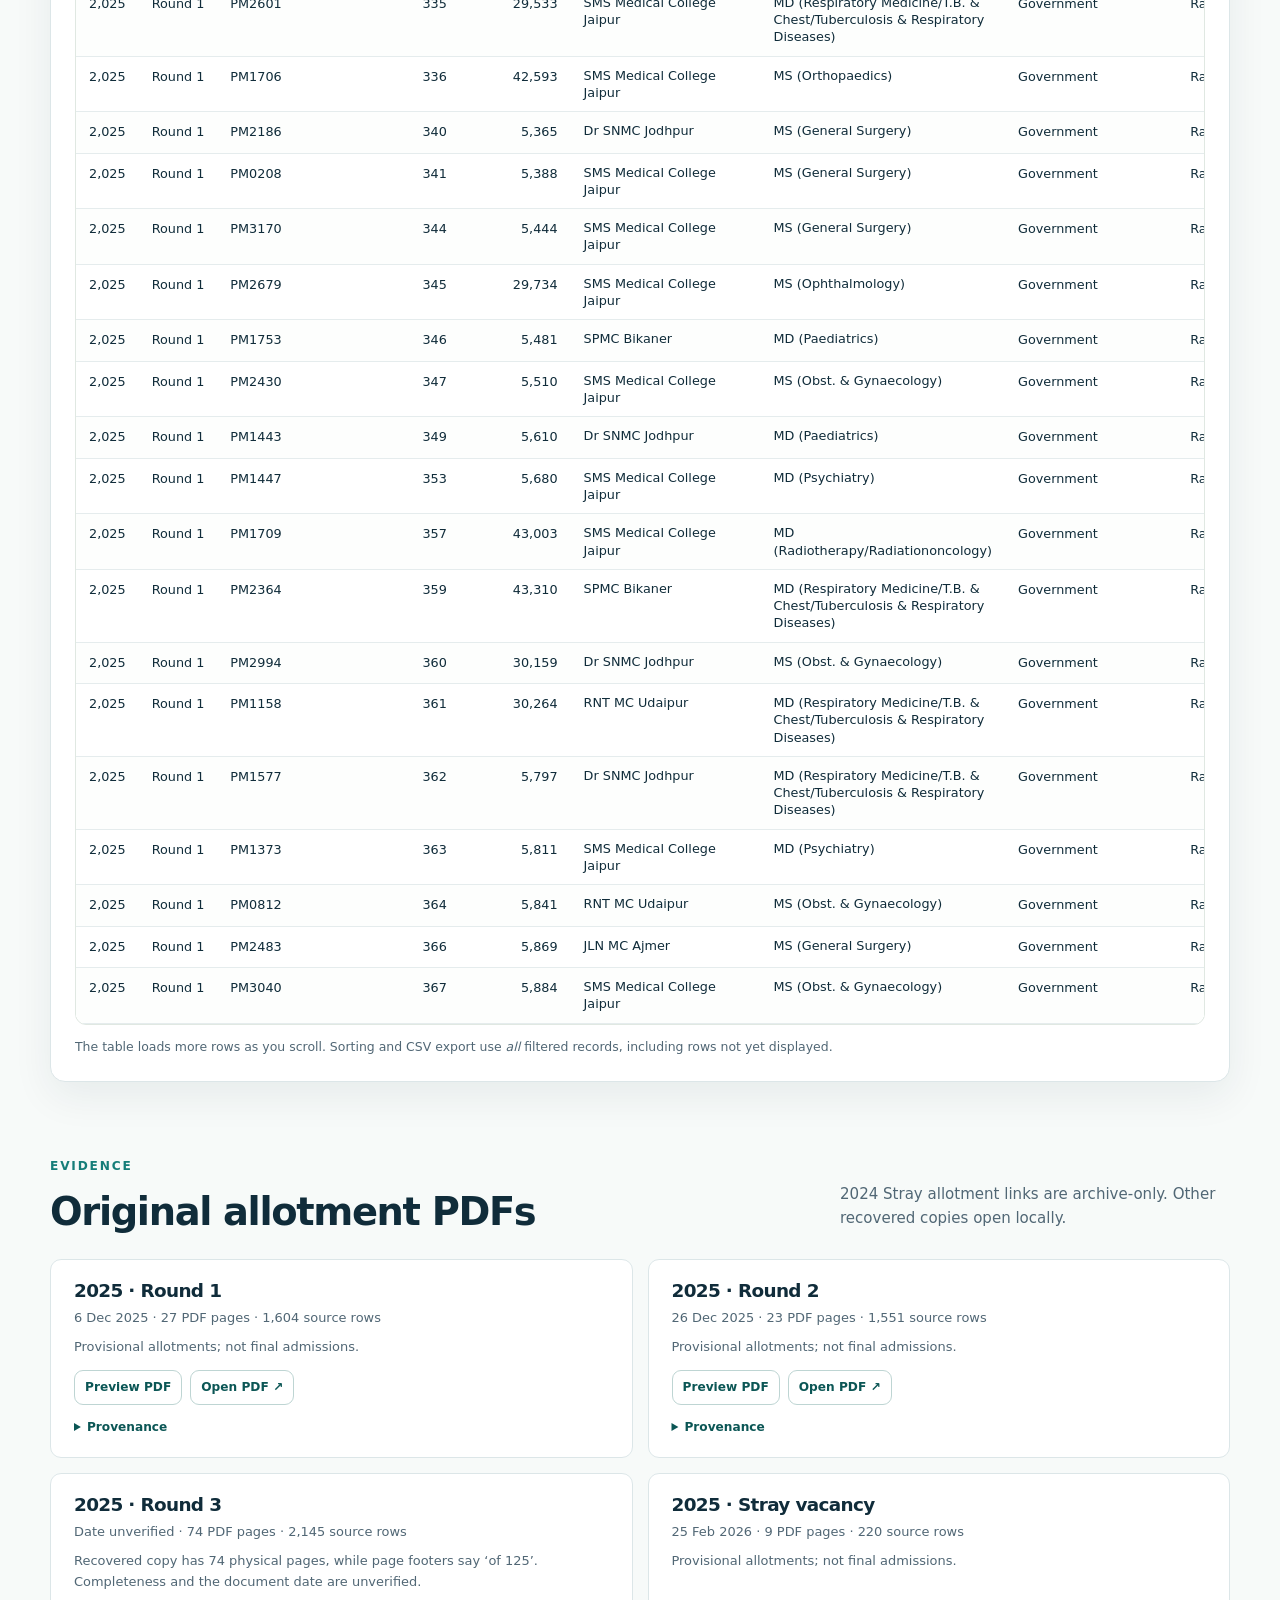
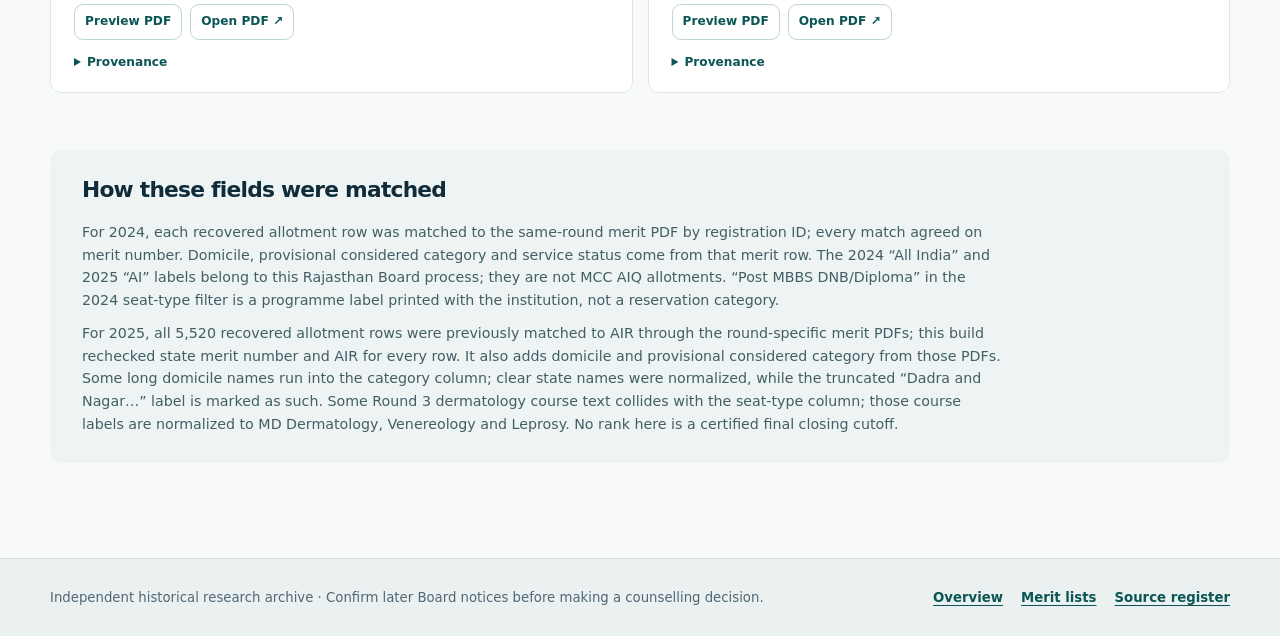
==== commit 1c34e236: "Use search-first filters across Rajasthan explorer" ====
--- a/allotments.html
+++ b/allotments.html
@@ -5,7 +5,7 @@
   <meta name="theme-color" content="#102c3a">
   <meta name="description" content="Filter and export Rajasthan NEET-PG 2024 and 2025 allotments by college, course, seat type, domicile, category, service and rank or AIR.">
   <title>Filterable allotments · Rajasthan NEET-PG archive</title>
-  <link rel="stylesheet" href="styles.css"><script defer src="filter-controls.js"></script><script defer src="site.js"></script>
+  <link rel="stylesheet" href="styles.css?v=20261027-typeahead"><script defer src="filter-controls.js?v=20261027-typeahead"></script><script defer src="site.js?v=20261027-merit26"></script>
 </head>
 <body data-page="allotment">
   <a class="skip" href="#main">Skip to content</a>
--- a/styles.css
+++ b/styles.css
@@ -56,28 +56,6 @@
 .site-header nav{flex-wrap:wrap}
 @media(min-width:1050px){.feature-grid{grid-template-columns:repeat(3,minmax(0,1fr))}.feature{padding:26px;min-height:285px}}
 
-/* Searchable checkbox filters */
-.multi-filter{position:relative;min-width:0}
-.filter-label{display:block;color:#344f5a;font-size:.77rem;font-weight:770;letter-spacing:.03em}
-.multi-select[open]{position:relative;z-index:20}
-.multi-select-summary{display:flex;align-items:center;justify-content:space-between;gap:9px;height:45px;margin-top:7px;padding:0 12px;border:1px solid #c7d7d9;border-radius:8px;background:#fff;color:var(--ink);font-size:.91rem;font-weight:500;cursor:pointer;list-style:none;white-space:nowrap;overflow:hidden;text-overflow:ellipsis}
-.multi-select-summary::-webkit-details-marker{display:none}
-.multi-select-summary::after{content:'⌄';flex:none;color:var(--deep);font-size:1.1rem}
-.multi-select-summary:focus-visible,.multi-select-search:focus-visible,.multi-select-option:focus-within{outline:2px solid var(--teal);outline-offset:2px}
-.has-selection .multi-select-summary{border-color:var(--teal);background:#f3fbf8;font-weight:650}
-.multi-select-panel{position:absolute;top:calc(100% + 5px);left:0;width:max(100%,260px);max-width:min(360px,90vw);padding:11px;border:1px solid #b7cece;border-radius:10px;background:#fff;box-shadow:0 16px 35px rgba(8,42,51,.18)}
-.filters .multi-select-search{height:38px;margin:0 0 9px;padding:0 9px;font-size:.84rem}
-.multi-select-list{max-height:235px;overflow:auto;border:1px solid #e0e9e8;border-radius:7px}
-.multi-select-option{display:flex;align-items:flex-start;gap:8px;padding:7px 9px;color:var(--ink);font-size:.83rem;font-weight:500;line-height:1.3;cursor:pointer;overflow-wrap:anywhere}
-.multi-select-option:hover{background:#eff7f4}
-.multi-select-option.special-option{background:#e8f5ee;font-weight:730;border-bottom:1px solid #cfe3da}
-.multi-select-option[hidden]{display:none}
-.filters .multi-select-option input{display:block;flex:none;width:16px;height:16px;margin:1px 0 0;padding:0;accent-color:var(--deep)}
-.multi-select-actions{display:flex;justify-content:space-between;gap:8px;margin-top:9px}
-.multi-select-actions button{border:0;background:none;color:var(--deep);font-size:.78rem;font-weight:740;padding:4px 2px}
-.multi-select-actions button:hover{text-decoration:underline}
-.filter-help{margin:-10px 0 18px;color:var(--muted);font-size:.79rem}
-@media(max-width:680px){.multi-select-panel{width:100%;max-width:100%}}
 /* Round 1 seat-growth comparison */
 .site-header nav{flex-wrap:wrap}
 .growth-stats{display:grid;grid-template-columns:repeat(3,minmax(0,1fr));gap:15px;margin:0 0 22px}
@@ -92,3 +70,67 @@
 .growth-method{margin-bottom:15px}.growth-method a,.growth-method code{overflow-wrap:anywhere}
 @media(max-width:850px){.growth-stats{grid-template-columns:1fr 1fr}.growth-filters{grid-template-columns:1fr 1fr}}
 @media(max-width:680px){.growth-stats,.growth-filters,.growth-extra-filters{grid-template-columns:1fr}}
+
+/* Cutoff Explorer-inspired workspace and search-first filter controls. */
+.site-header{background:#fff;color:var(--ink);border-bottom:1px solid #dce6e2;box-shadow:0 1px 8px rgba(18,49,54,.035)}
+.site-header .brand{color:var(--ink)}
+.site-header .brand:hover{color:var(--ink)}
+.site-header .brand-mark{background:var(--deep);border-color:var(--deep);color:#fff}
+.site-header .brand small{color:#708c8c}
+.site-header nav a{color:#527078}
+.site-header nav a:hover,.site-header nav a.active{background:#e8f3ee;color:var(--deep)}
+.collection-heading{margin:35px 0 27px}
+.collection-heading h1{font-size:clamp(2.2rem,4vw,3.35rem);margin-bottom:11px}
+.collection-heading p:last-child{font-size:.98rem;line-height:1.6}
+.heading-symbol{width:78px;height:78px;border-radius:17px;font-size:2rem}
+.browser{margin-top:35px;padding:24px;background:#fff;border:1px solid var(--line);border-radius:15px;box-shadow:var(--shadow)}
+.browser-head{align-items:center;margin-bottom:18px}
+.browser-head h2{margin:0;font-size:1.42rem}
+.browser-head .eyebrow{margin-bottom:7px}
+.browser-head #result-count{margin:0;padding:6px 10px;border-radius:6px;background:#edf5f0;color:#45675c;font-size:.78rem;font-weight:680}
+.browser .filters{gap:14px;margin-bottom:15px}
+.browser .primary-filters{padding:19px;border:1px solid #e1e9e3;border-radius:11px;background:#f8faf7}
+.advanced-filters{background:#f8faf7;border-color:#e1e9e3}
+.advanced-filters summary{padding:12px 0;font-size:.85rem}
+.advanced-filters .filters{margin:4px 0 0}
+.table-toolbar{padding:15px 0;border-top:1px solid #e8eeea}
+.table-toolbar p{line-height:1.55}
+.data-scroll{box-shadow:none;border-color:#e0e8e2}
+#results-table thead{background:#f2f6f1}
+#results-table th{color:#526e61}
+#results-table tbody tr:nth-child(even){background:#fdfefd}
+#results-table tbody tr:hover{background:#f4faf5}
+.filter-help{margin:-3px 0 14px;color:var(--muted);font-size:.79rem;line-height:1.5}
+.multi-filter{position:relative;min-width:0}
+.multi-filter.is-open{z-index:30}
+.filter-label{display:block;color:#3a5a54;font-size:.77rem;font-weight:750;letter-spacing:.015em}
+.picker-chips{display:flex;flex-wrap:wrap;gap:5px;margin:7px 0 0;max-height:76px;overflow-y:auto}
+.picker-chips[hidden],.picker-popover[hidden],.picker-actions button[hidden]{display:none!important}
+.picker-chip{display:inline-flex;align-items:center;gap:5px;max-width:100%;padding:4px 5px 4px 8px;background:#e8f2eb;border:1px solid #d4e4d9;border-radius:6px;color:#315e50;font-size:.71rem;font-weight:650;line-height:1.25}
+.picker-chip span{overflow:hidden;text-overflow:ellipsis;white-space:nowrap}
+.picker-chip button{flex:none;display:grid;place-items:center;width:17px;height:17px;padding:0;border:0;border-radius:3px;background:transparent;color:#426e5e;font-size:1rem;line-height:1}
+.picker-chip button:hover{background:#d4e7db}
+.picker-control{position:relative;margin-top:7px}
+.filters .picker-control input[type="search"]{width:100%;height:44px;margin:0;padding:0 35px 0 12px;border:1px solid #c9d9d0;border-radius:8px;background:#fff;font-size:.83rem}
+.filters .picker-control input[type="search"]:focus{border-color:#43896c;box-shadow:0 0 0 3px rgba(34,120,86,.12);outline:0}
+.filters .picker-control input[type="search"]::placeholder{color:#82938a}
+.picker-control .picker-toggle{position:absolute;right:4px;top:4px;width:34px;height:36px;border:0;border-radius:6px;background:transparent;color:#527a66;font-size:1.25rem;line-height:1}
+.picker-control .picker-toggle:hover{background:#eef6f0}
+.picker-popover{position:absolute;top:calc(100% - 16px);width:min(360px,calc(100vw - 24px));padding:9px;background:#fff;border:1px solid #cbdcd0;border-radius:10px;box-shadow:0 18px 38px rgba(16,55,43,.16)}
+.picker-count,.picker-caption{margin:0;color:#778a7d;font-size:.7rem;line-height:1.35}
+.picker-count{padding:2px 4px 7px}
+.picker-caption{margin-top:5px;min-height:15px}
+.picker-options{max-height:242px;overflow-y:auto;border:1px solid #e2ebe3;border-radius:7px}
+.filters label.picker-option{display:flex;align-items:flex-start;gap:9px;width:100%;margin:0;padding:9px 10px;border-bottom:1px solid #eff3ee;color:var(--ink);font-size:.8rem;font-weight:530;letter-spacing:normal;line-height:1.35;cursor:pointer;overflow-wrap:anywhere}
+.filters label.picker-option:last-child{border-bottom:0}
+.filters label.picker-option:hover,.filters label.picker-option:focus-within{background:#f1f7f0}
+.filters label.picker-option.special-option{background:#e9f4ec;color:#285d46;font-weight:720}
+.filters label.picker-option input[type="checkbox"]{display:block;flex:0 0 16px;width:16px;height:16px;min-width:16px;min-height:16px;margin:1px 0 0;padding:0;border:0;appearance:auto;accent-color:#166c55}
+.picker-option span{flex:1;min-width:0}
+.picker-empty{padding:12px;margin:0;color:var(--muted);font-size:.78rem}
+.picker-actions{display:flex;justify-content:space-between;gap:8px;margin-top:8px}
+.picker-actions button{padding:4px;border:0;background:transparent;color:var(--deep);font-size:.72rem;font-weight:720}
+.picker-actions button:hover:not(:disabled){text-decoration:underline}
+.picker-actions button:disabled{opacity:.4;cursor:default}
+.picker-control input:focus-visible,.picker-chip button:focus-visible,.picker-toggle:focus-visible,.picker-option input:focus-visible{outline:2px solid var(--teal);outline-offset:2px}
+@media(max-width:680px){.browser{padding:17px}.browser .primary-filters{padding:15px}.picker-popover{width:min(360px,calc(100vw - 24px))}.collection-heading h1{font-size:2.35rem}.browser-head{align-items:flex-start}}
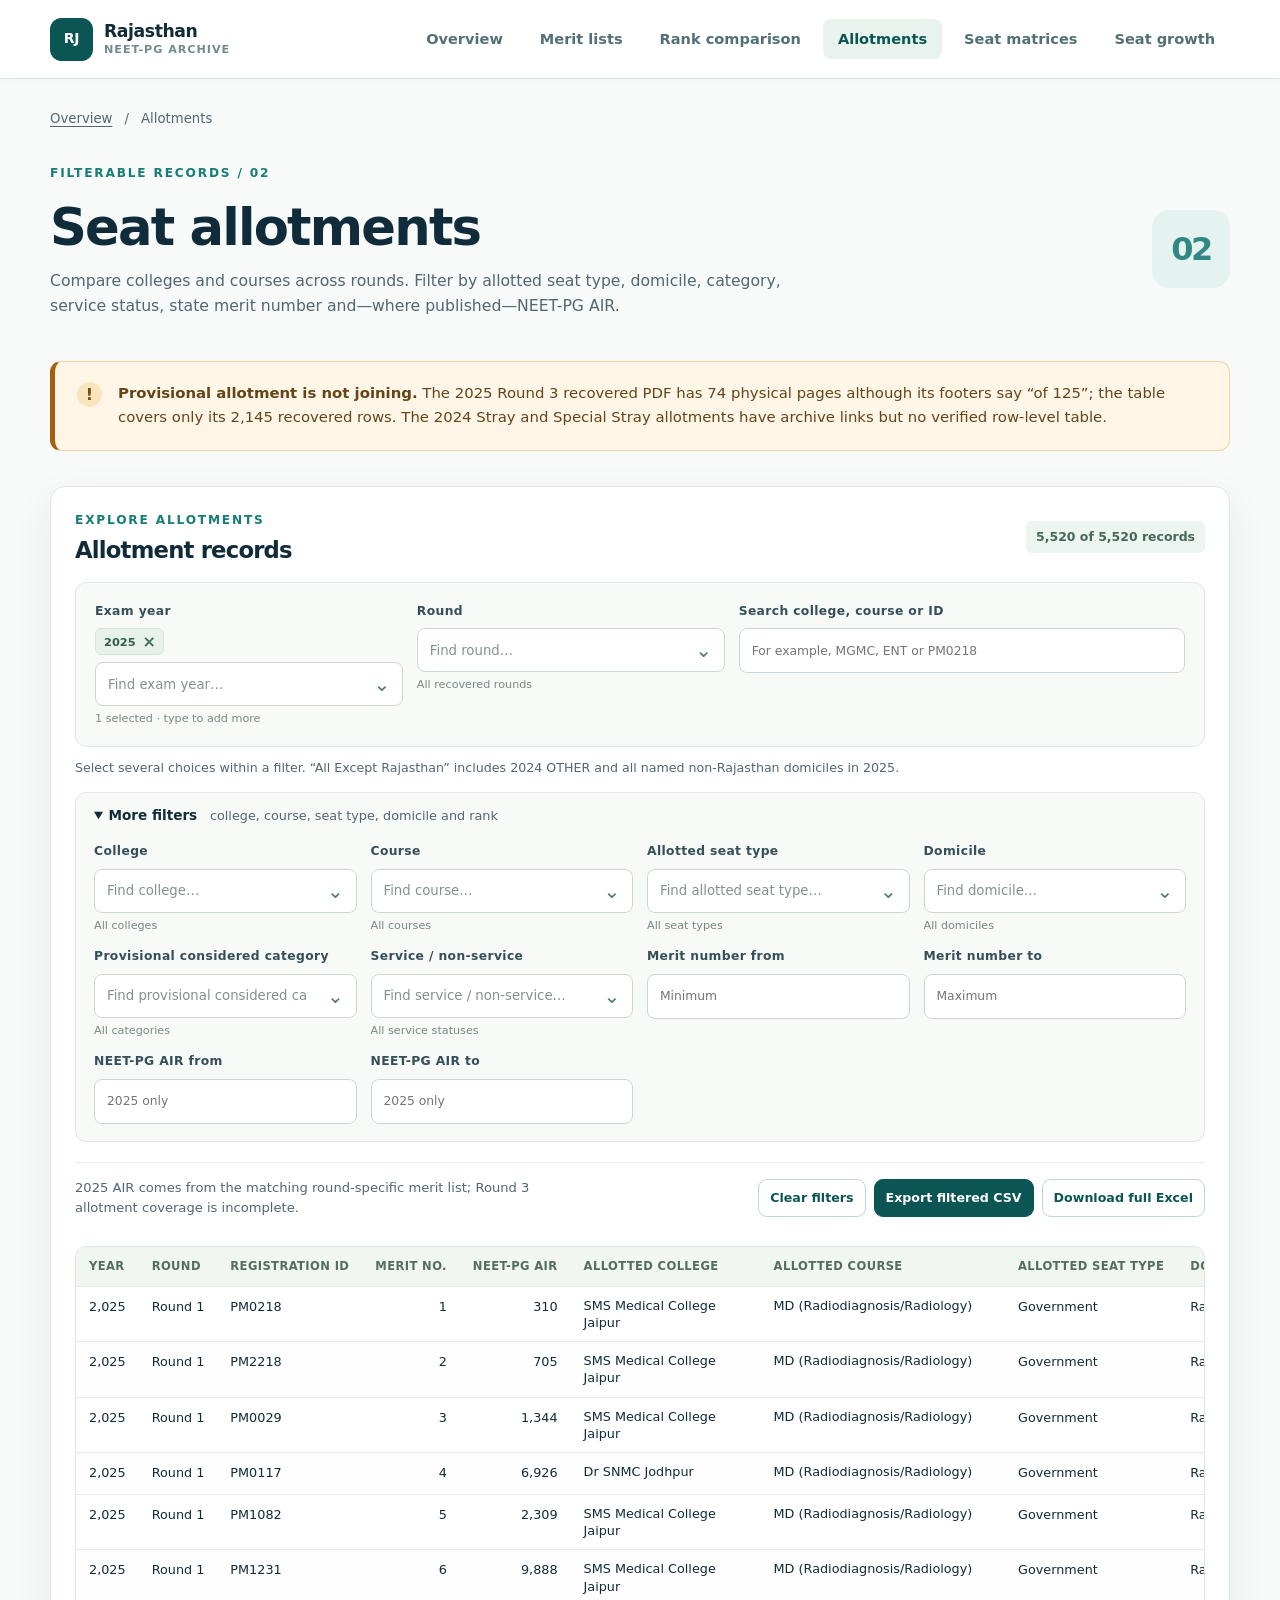
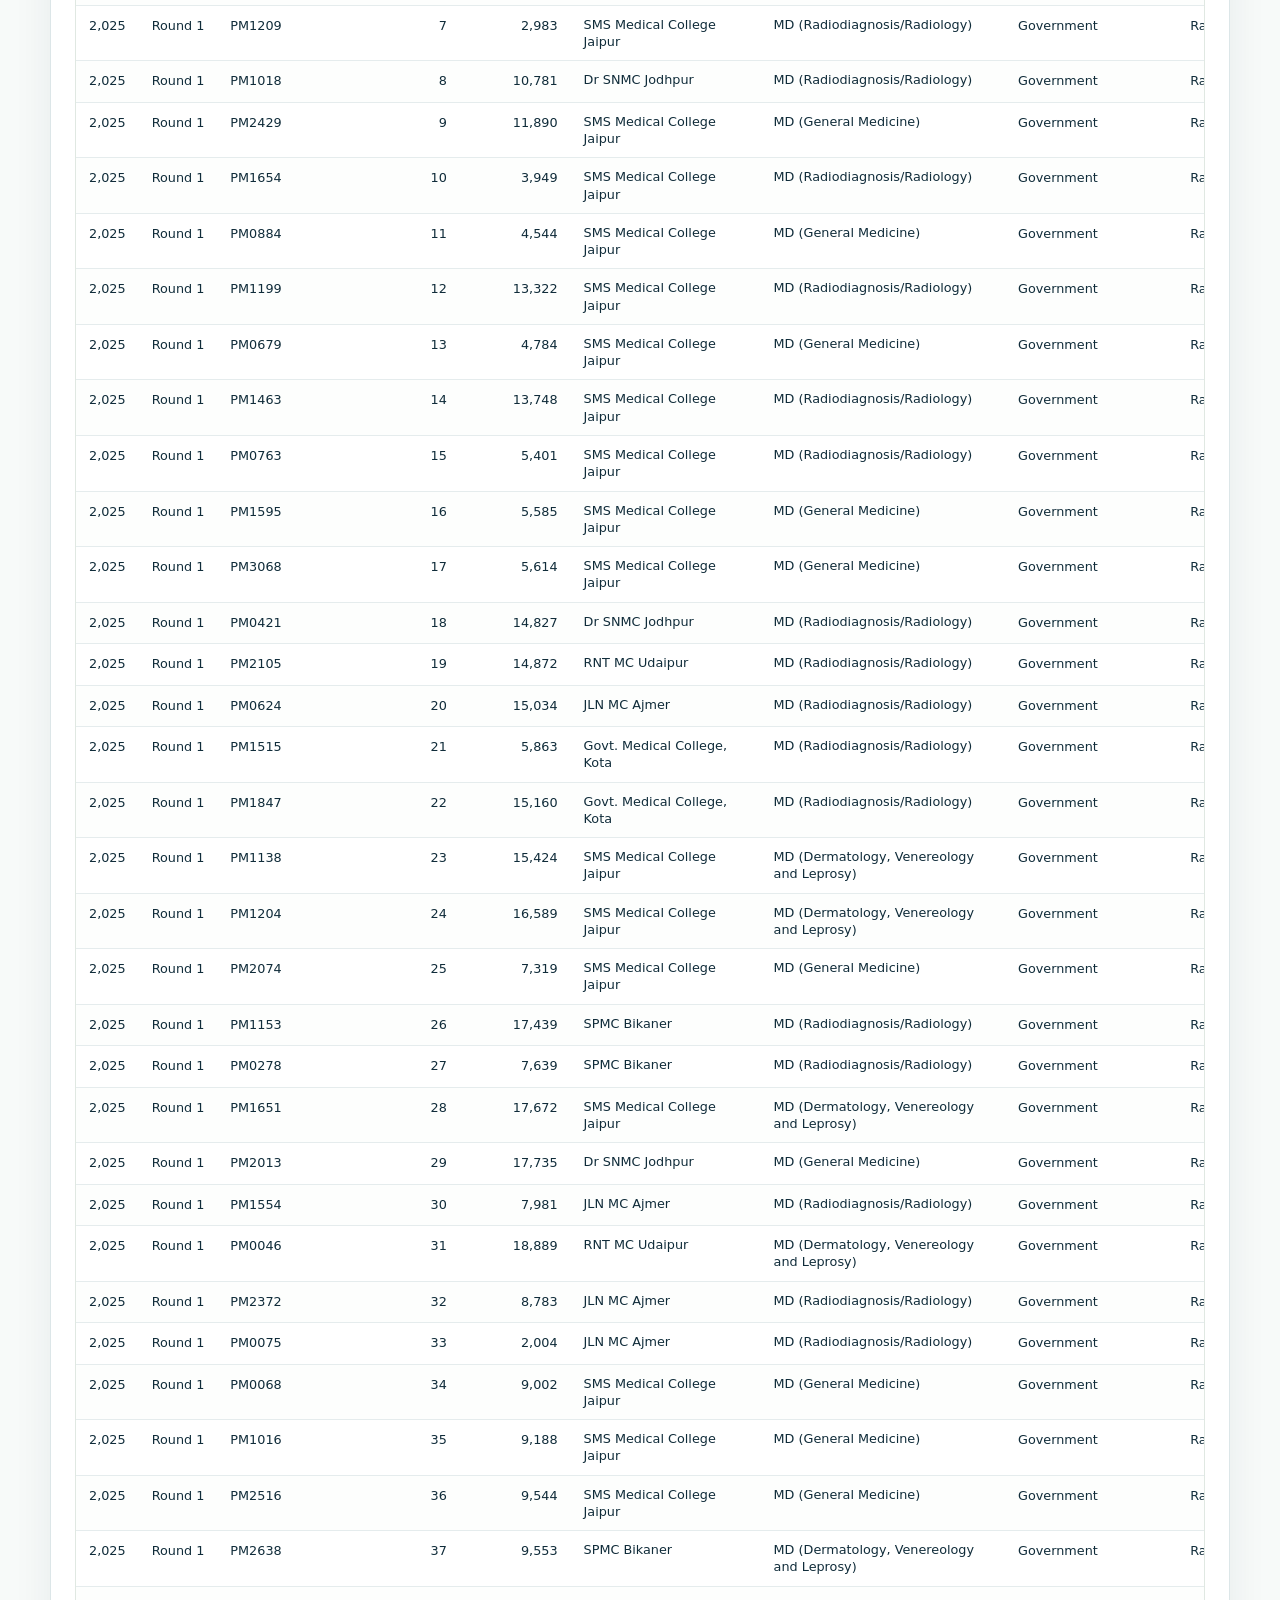
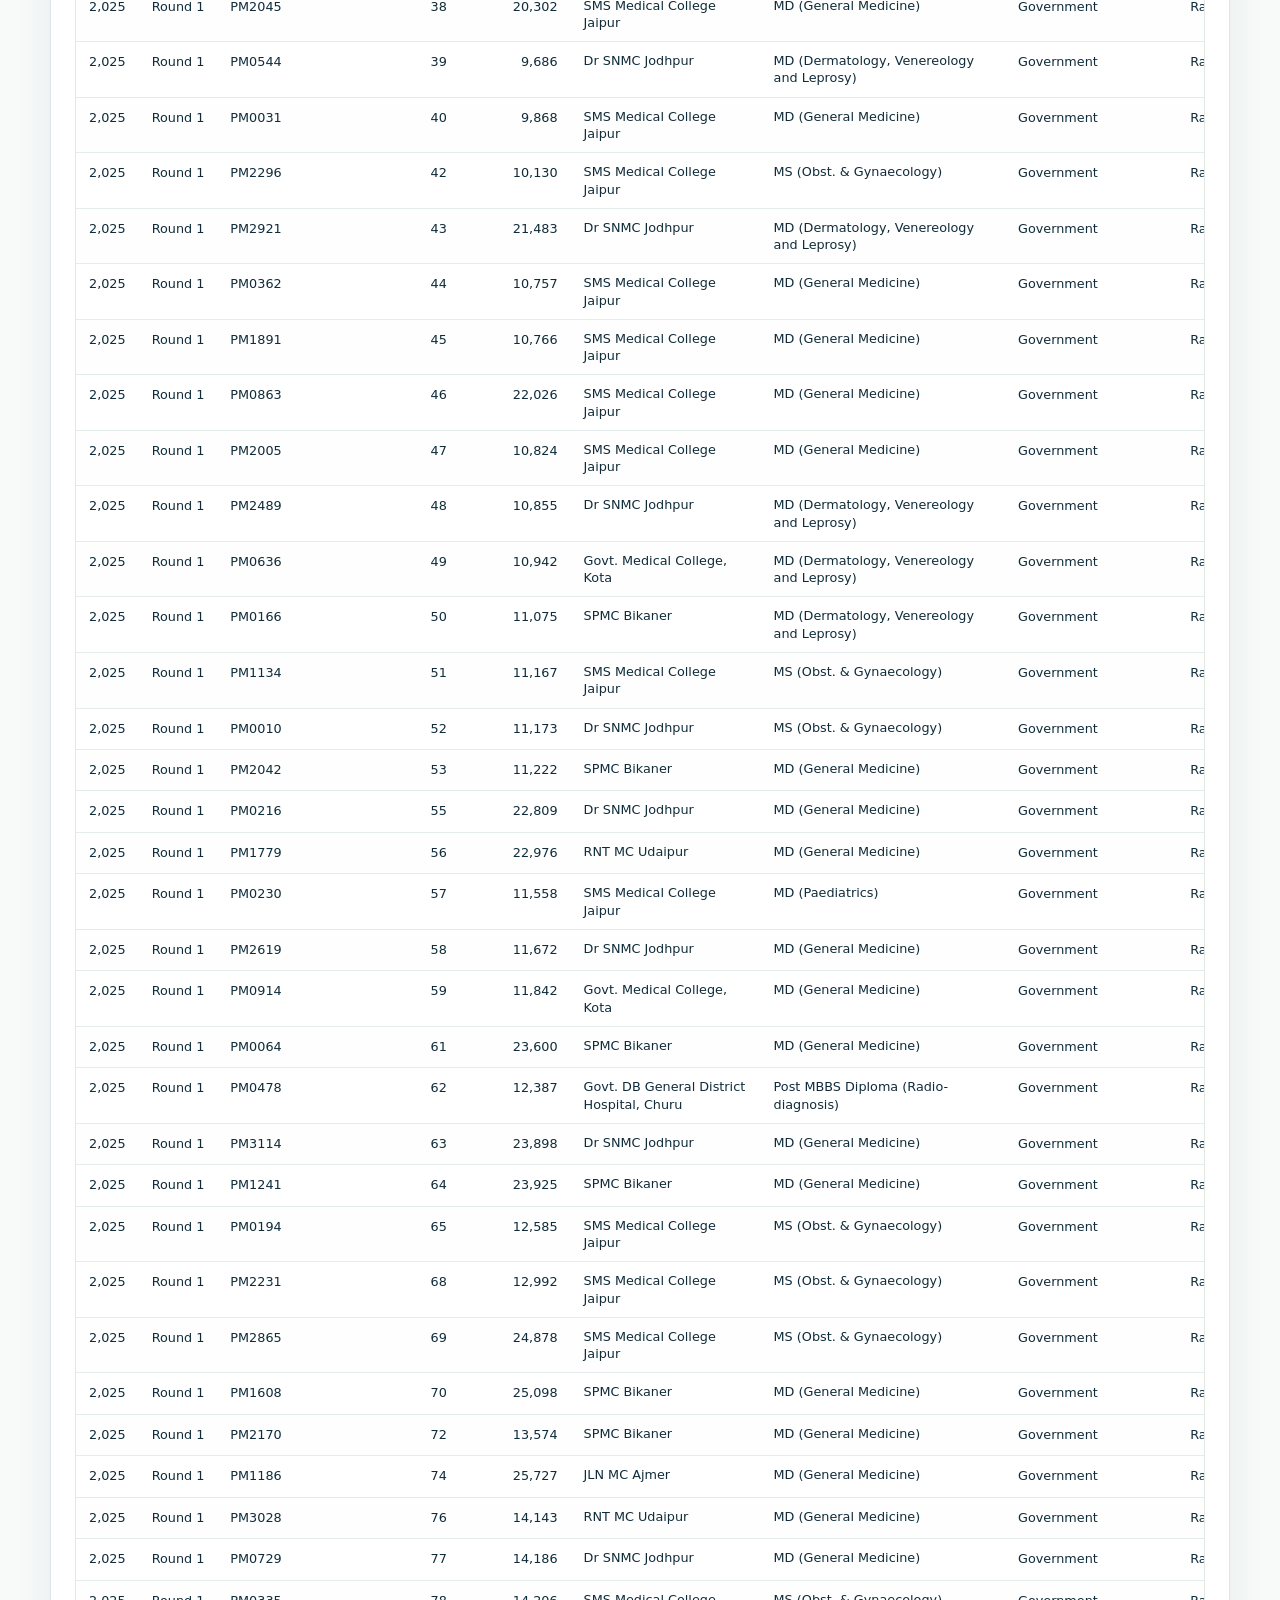
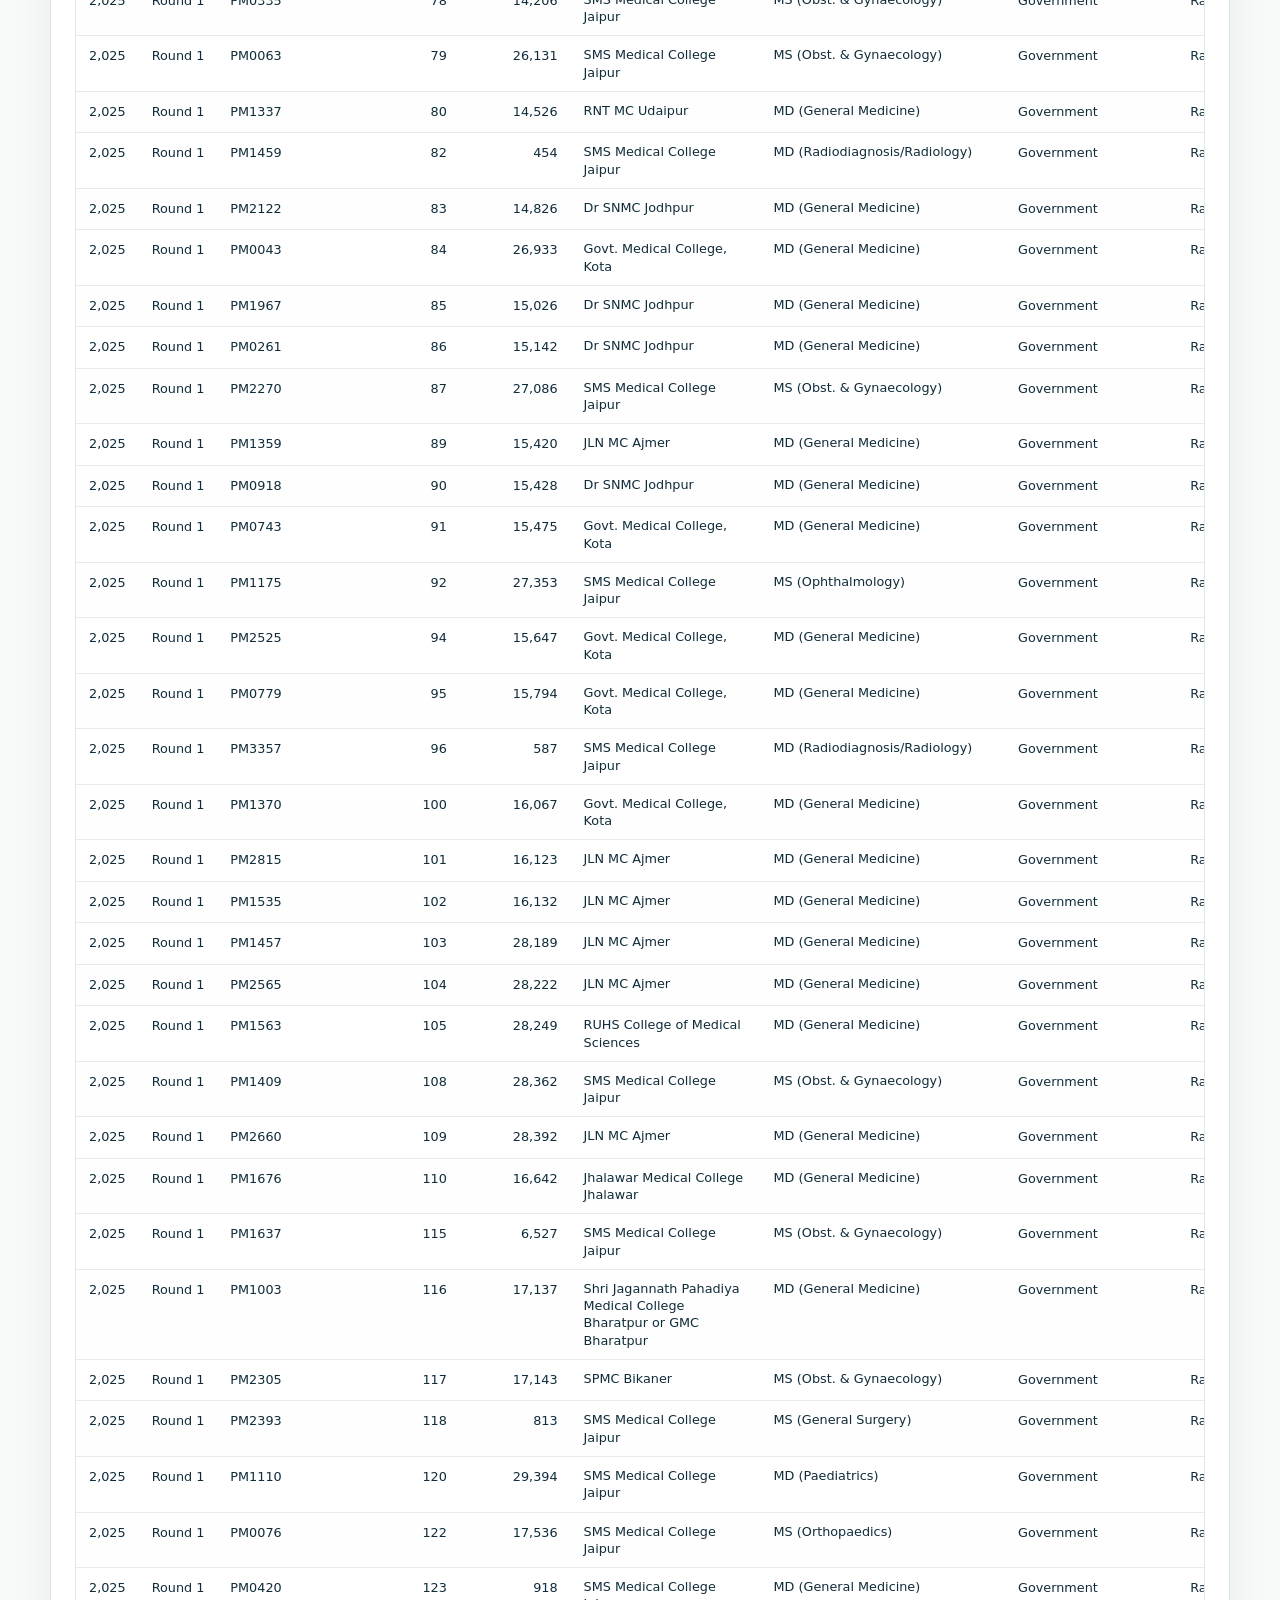
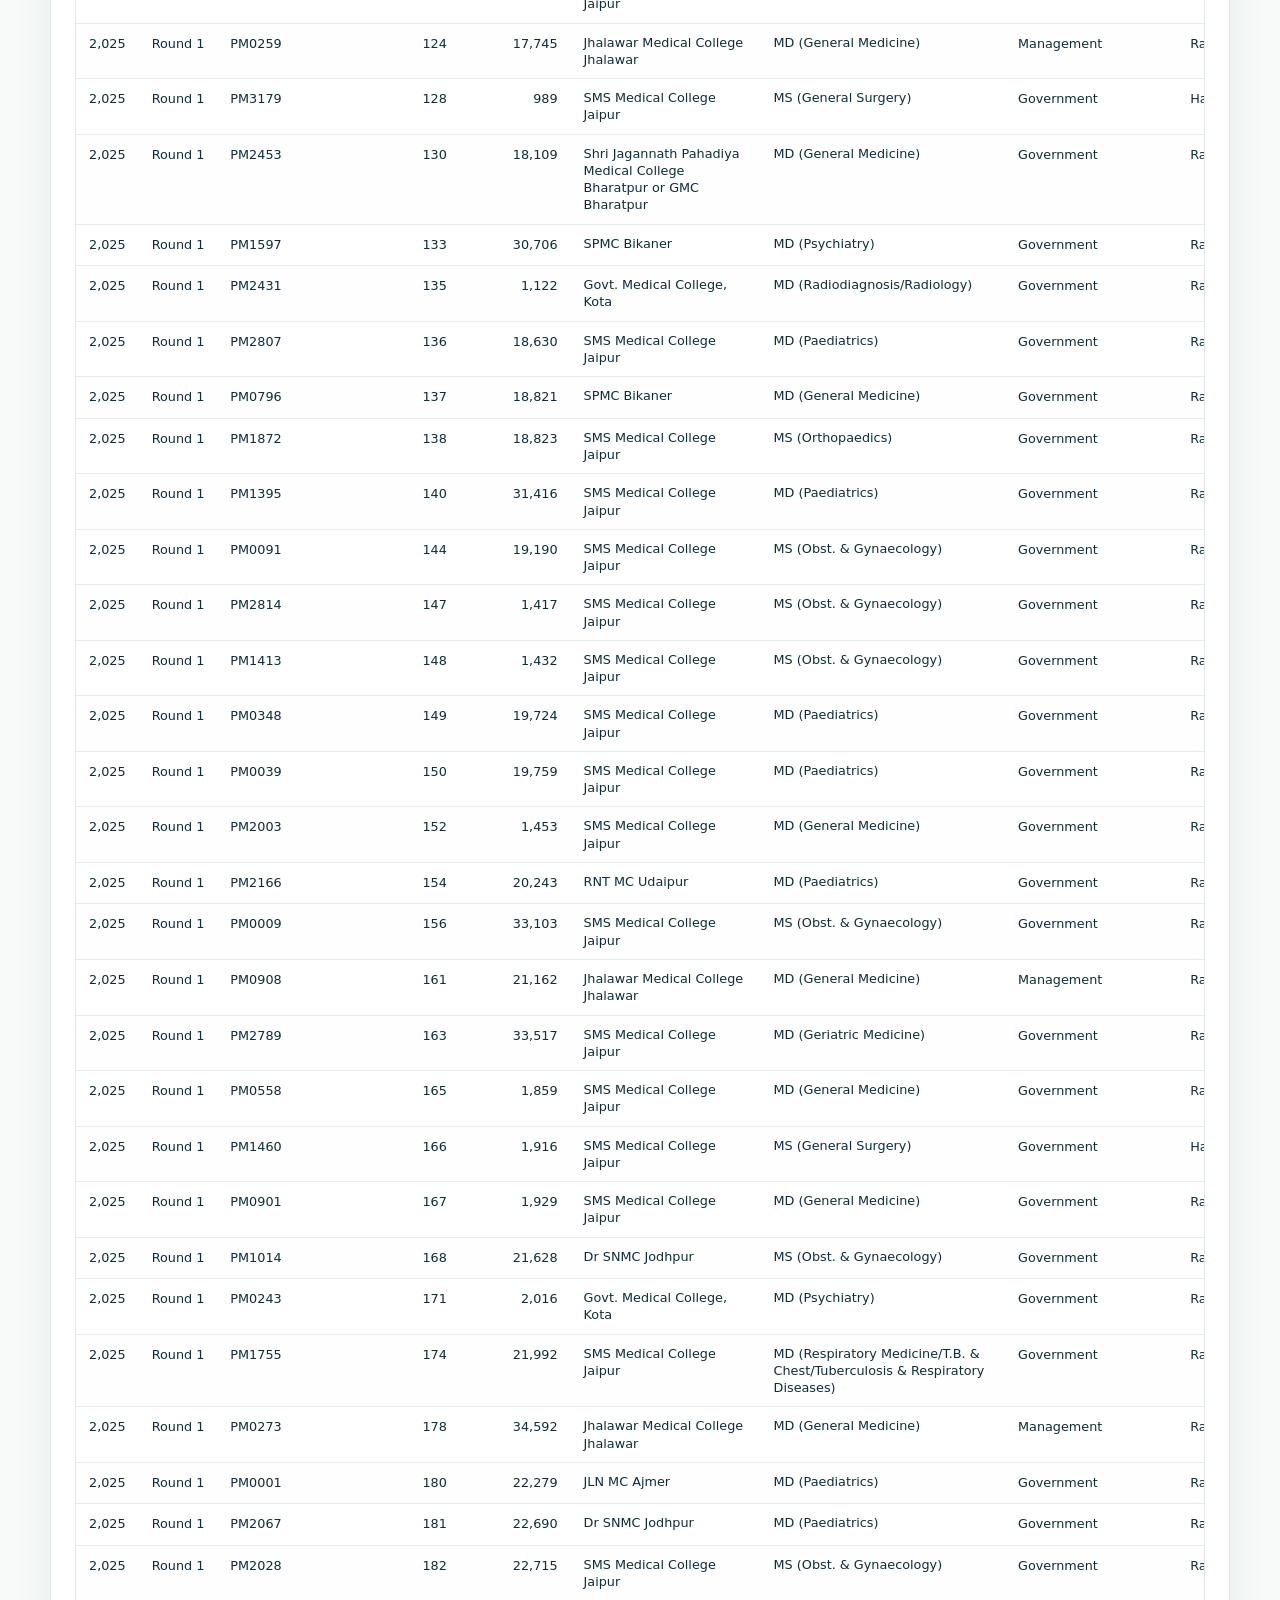
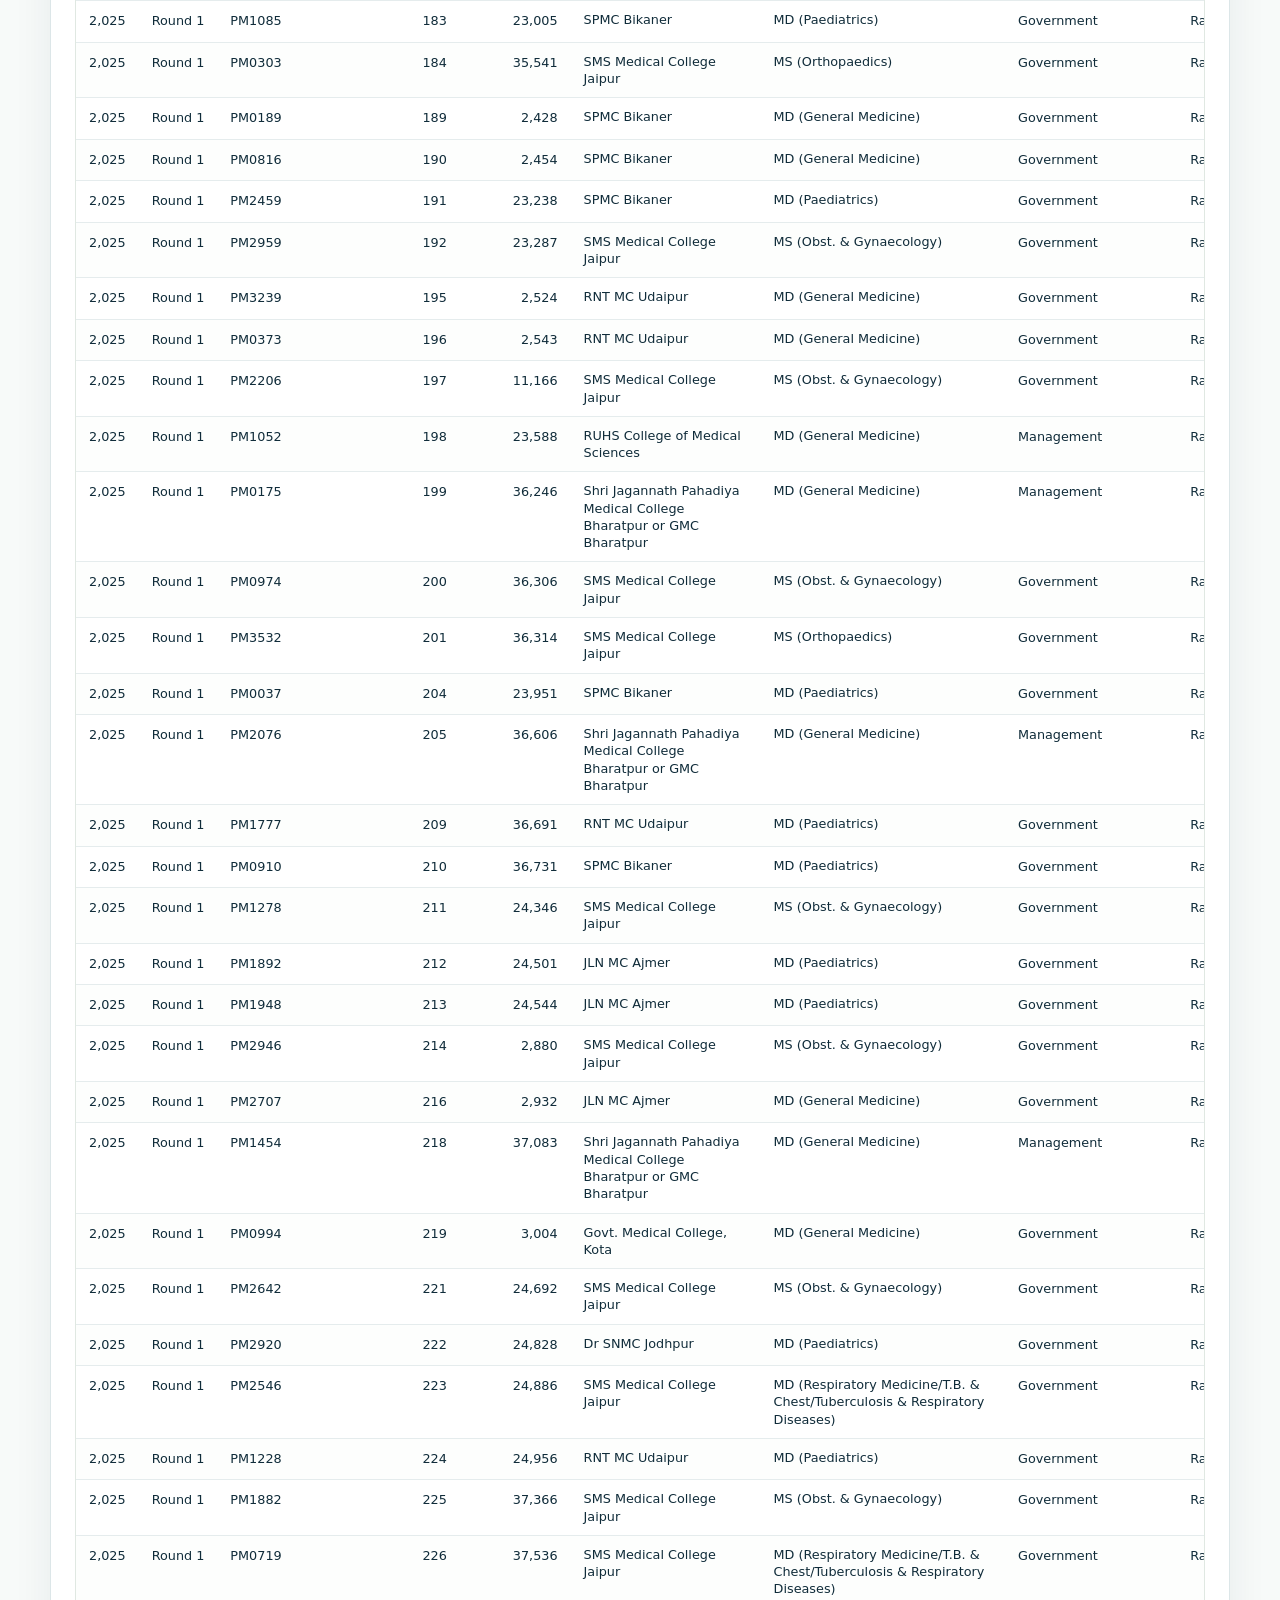
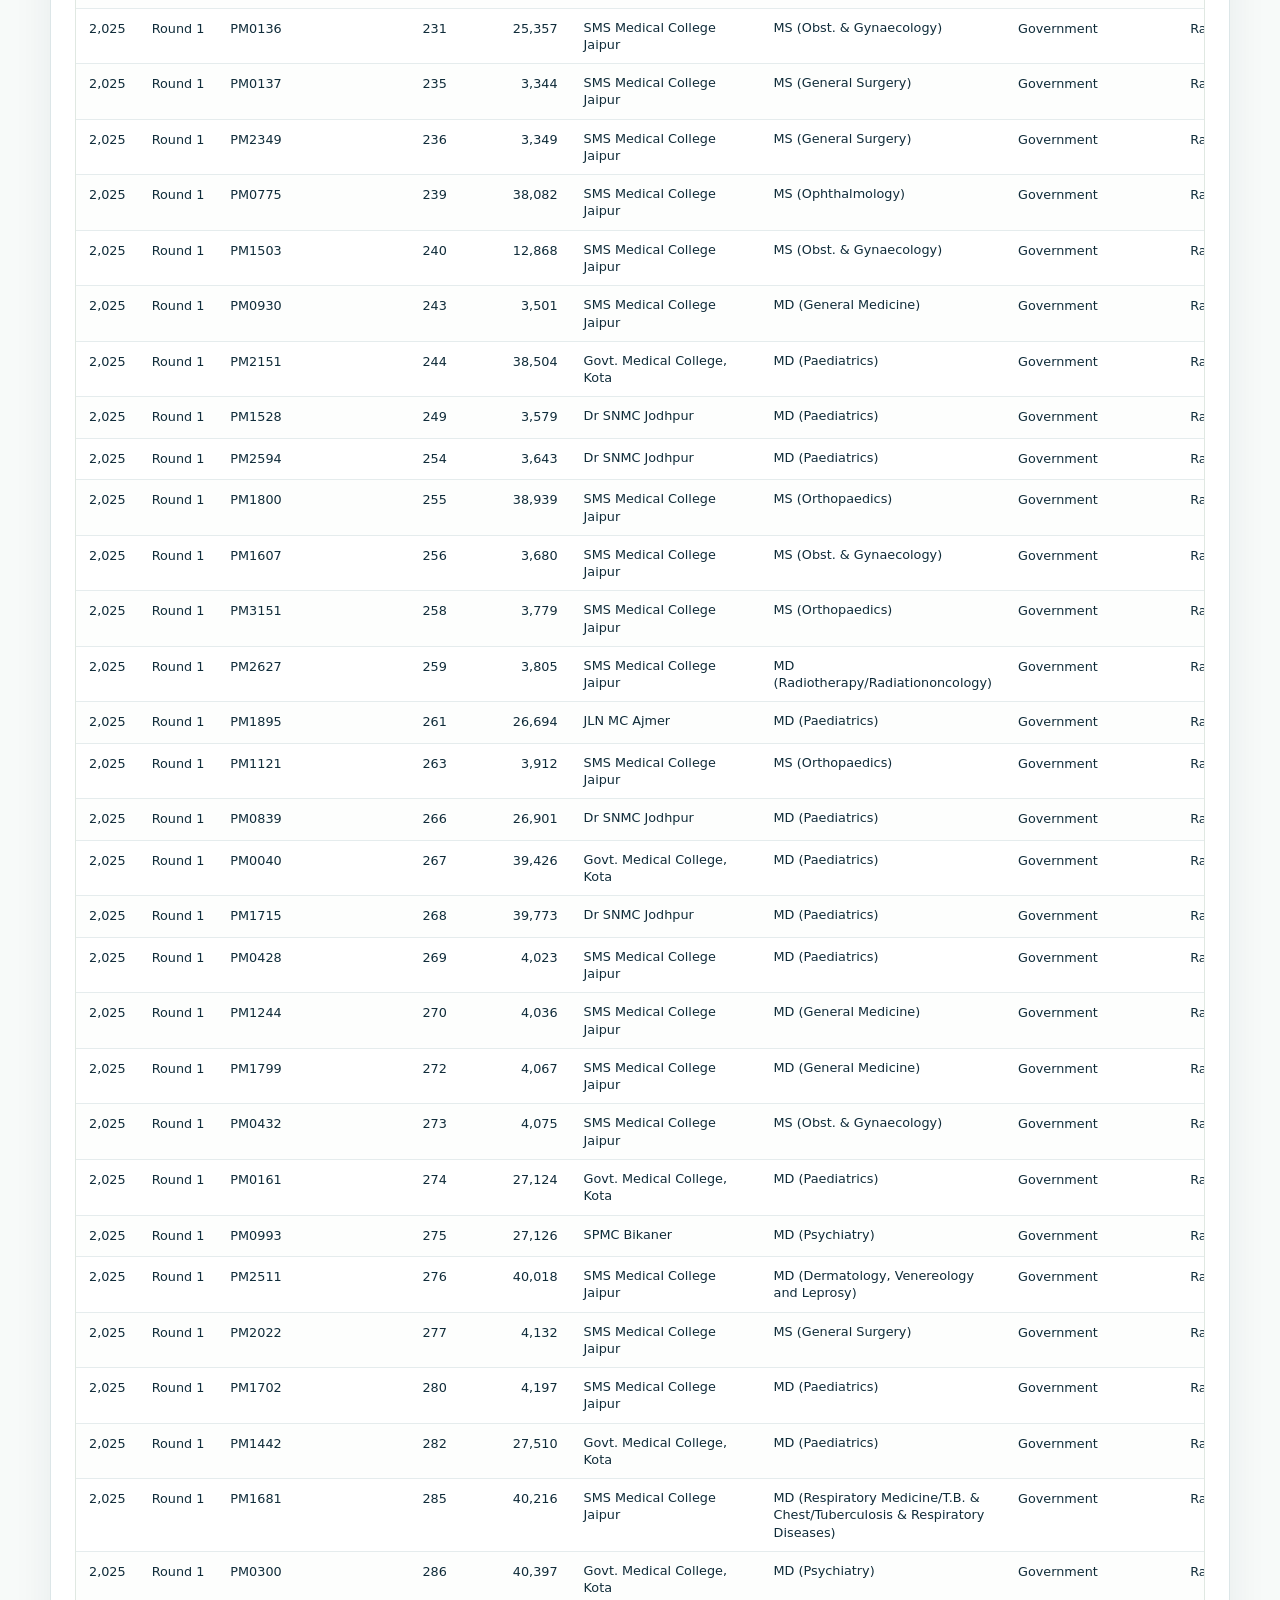
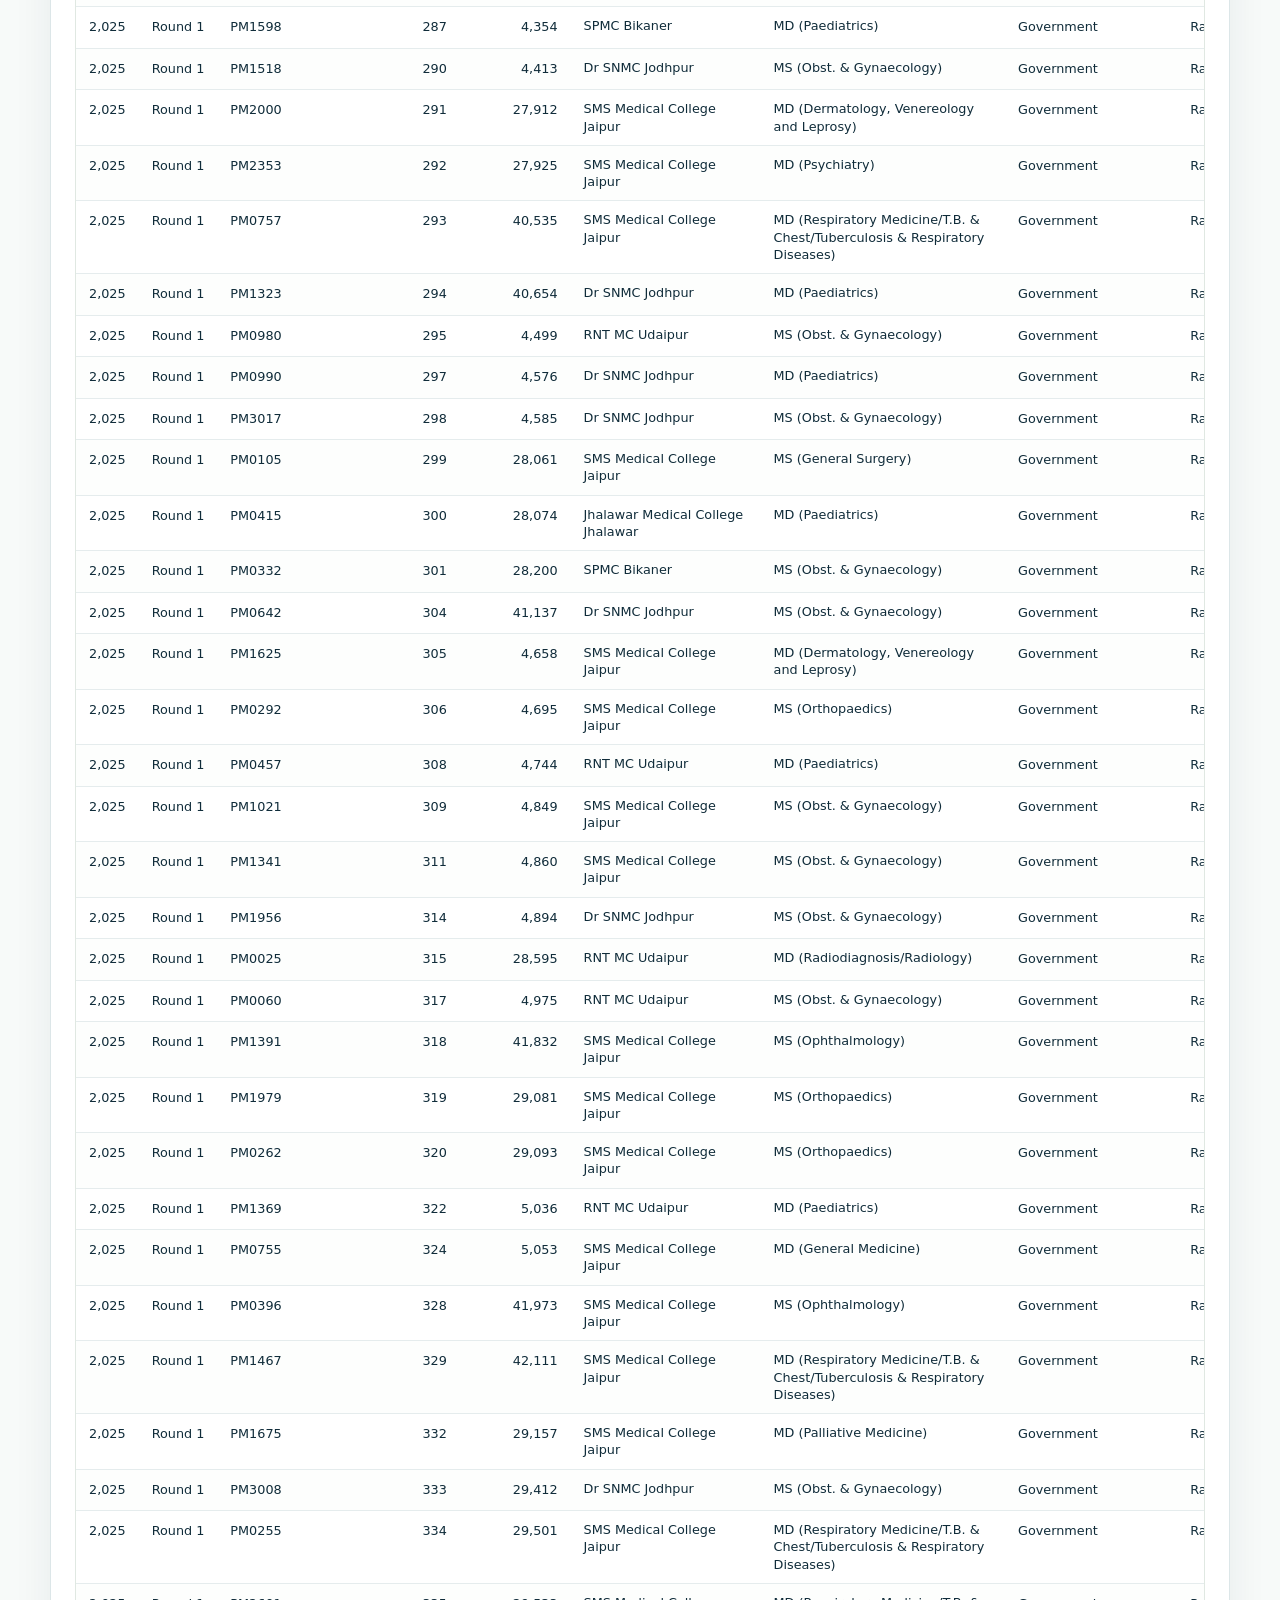
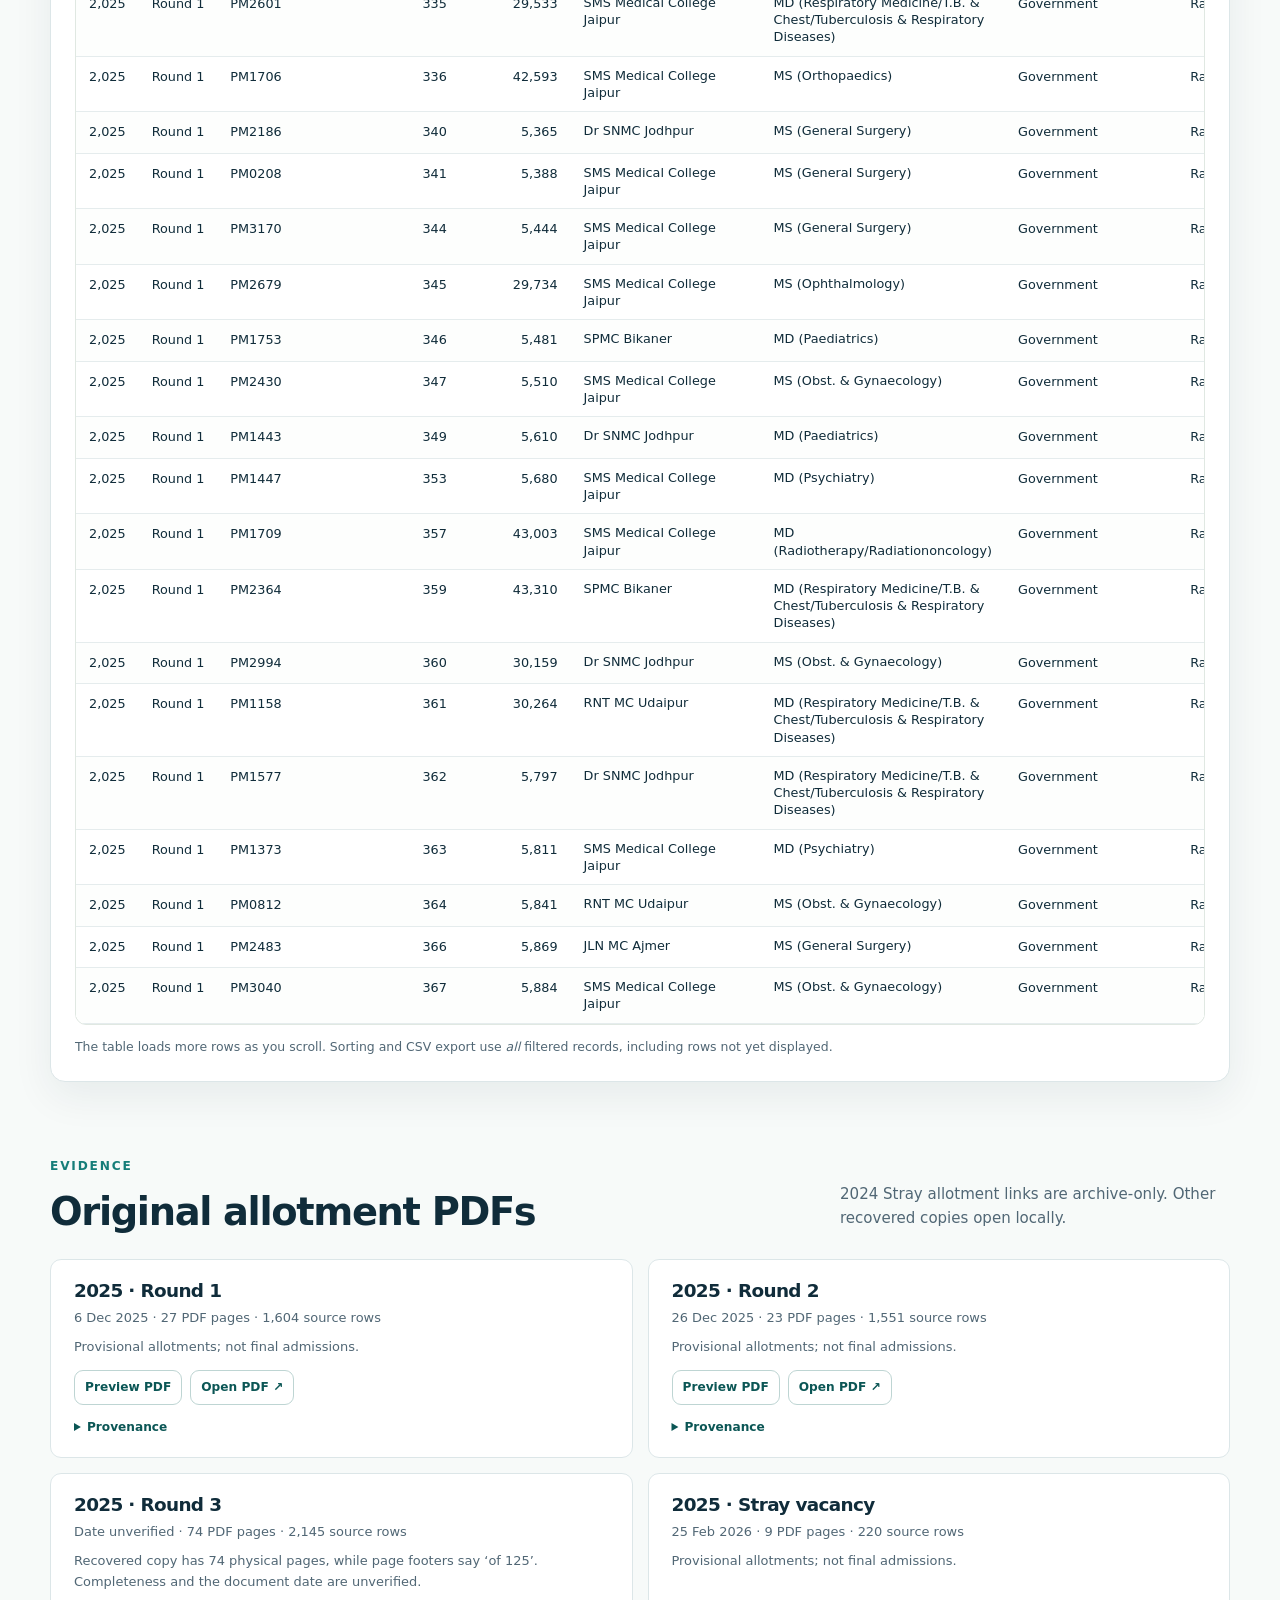
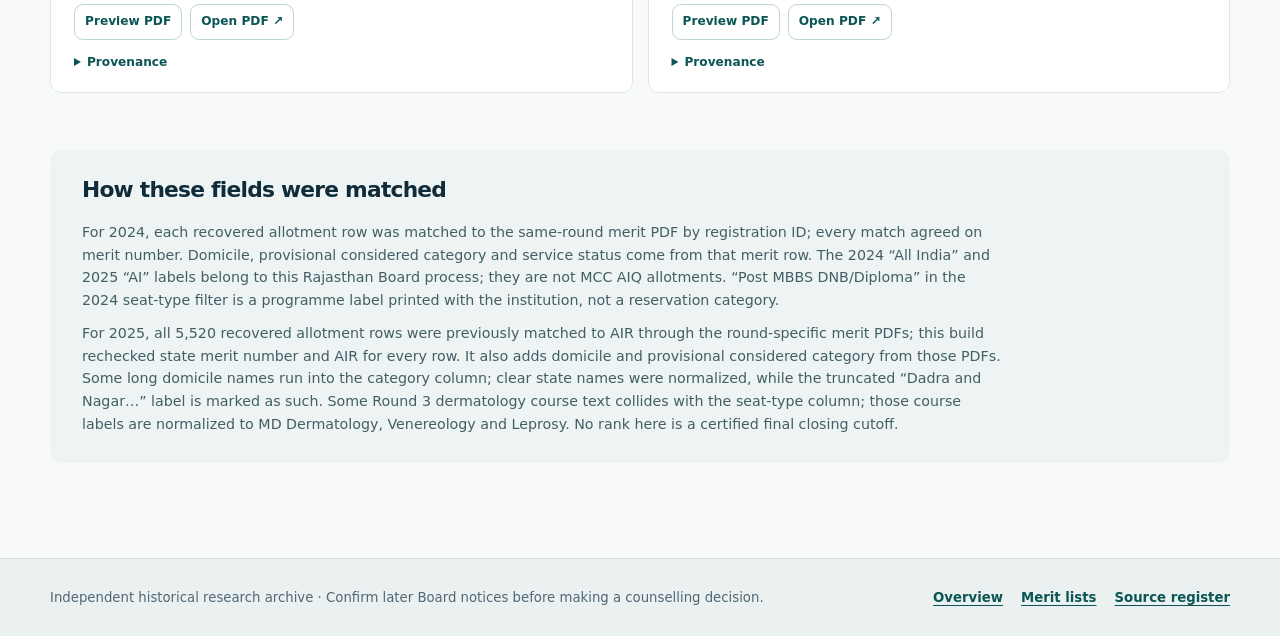
==== commit a4a5cb53: "Add 2025–2026 Round 1 rank comparison page" ====
--- a/allotments.html
+++ b/allotments.html
@@ -9,7 +9,7 @@
 </head>
 <body data-page="allotment">
   <a class="skip" href="#main">Skip to content</a>
-  <header class="site-header"><div class="wrap header-inner"><a class="brand" href="index.html" aria-label="Rajasthan NEET-PG archive home"><span class="brand-mark">RJ</span><span>Rajasthan <small>NEET-PG archive</small></span></a><nav aria-label="Main navigation"><a href="index.html">Overview</a><a href="merit.html">Merit lists</a><a class="active" aria-current="page" href="allotments.html">Allotments</a><a href="matrix.html">Seat matrices</a><a href="growth.html">Seat growth</a></nav></div></header>
+  <header class="site-header"><div class="wrap header-inner"><a class="brand" href="index.html" aria-label="Rajasthan NEET-PG archive home"><span class="brand-mark">RJ</span><span>Rajasthan <small>NEET-PG archive</small></span></a><nav aria-label="Main navigation"><a href="index.html">Overview</a><a href="merit.html">Merit lists</a><a href="rank-comparison.html">Rank comparison</a><a class="active" aria-current="page" href="allotments.html">Allotments</a><a href="matrix.html">Seat matrices</a><a href="growth.html">Seat growth</a></nav></div></header>
   <main id="main" class="wrap collection">
     <div class="breadcrumb"><a href="index.html">Overview</a><span aria-hidden="true">/</span><span>Allotments</span></div>
     <div class="collection-heading"><div><p class="eyebrow dark">Filterable records / 02</p><h1>Seat allotments</h1><p>Compare colleges and courses across rounds. Filter by allotted seat type, domicile, category, service status, state merit number and—where published—NEET-PG AIR.</p></div><div class="heading-symbol" aria-hidden="true">02</div></div>
--- a/styles.css
+++ b/styles.css
@@ -71,6 +71,17 @@
 @media(max-width:850px){.growth-stats{grid-template-columns:1fr 1fr}.growth-filters{grid-template-columns:1fr 1fr}}
 @media(max-width:680px){.growth-stats,.growth-filters,.growth-extra-filters{grid-template-columns:1fr}}
 
+/* Round 1 rank comparison */
+.rank-control{display:flex;justify-content:space-between;align-items:end;gap:32px;margin:38px 0 24px;padding:26px 30px;border:1px solid var(--line);border-radius:14px;background:#fff;box-shadow:var(--shadow)}
+.rank-control h2{font-size:1.45rem;margin-bottom:8px}.rank-control p:last-child{margin:0;color:var(--muted);font-size:.88rem}
+.rank-form{width:min(100%,340px);flex:none}.rank-form label{display:block;margin-bottom:7px;color:#344f5a;font-size:.8rem;font-weight:750}.rank-form>div{display:flex;gap:9px}.rank-form input{width:130px;min-width:0;height:47px;padding:0 12px;border:1px solid #c7d7d9;border-radius:8px;color:var(--ink);outline-color:var(--teal)}.rank-form .button{flex:1}.rank-error{margin-top:7px!important;color:#a04127!important}
+.rank-status{margin:0 0 22px;color:var(--muted);font-size:.88rem}.rank-section-heading{margin:45px 0 20px}.rank-section-heading h2{font-size:clamp(1.5rem,2.5vw,2.1rem)}
+.position-cards{display:grid;grid-template-columns:repeat(2,minmax(0,1fr));gap:16px}.position-card{padding:24px 27px;border:1px solid var(--line);border-radius:13px;background:#fff;box-shadow:var(--shadow)}.position-year{display:block;margin-bottom:9px;color:var(--teal);font-size:.75rem;font-weight:800;letter-spacing:.06em;text-transform:uppercase}.position-card>strong{display:block;font-size:1.55rem;line-height:1.3}.position-card>strong small{display:block;margin-top:3px;color:var(--muted);font-size:.82rem;font-weight:550}.position-card dl{margin:18px 0 14px}.position-card dl>div{display:flex;justify-content:space-between;gap:12px;padding:7px 0;border-top:1px solid var(--line)}.position-card dt{color:var(--muted);font-size:.84rem}.position-card dd{margin:0;text-align:right;font-size:.88rem;font-weight:720}.position-card p{margin:0 0 13px;color:var(--muted);font-size:.81rem}.position-card>a{font-size:.87rem;font-weight:720}.position-card.unavailable{background:#f0f4f3}.position-card.unavailable p{margin-top:16px}
+.rank-bars{display:grid;gap:17px;padding:24px 26px;border:1px solid var(--line);border-radius:13px;background:#fff}.rank-bar-row>div:first-child{display:flex;justify-content:space-between;gap:14px;margin-bottom:8px;font-size:.83rem}.rank-bar-row span{color:var(--muted)}.rank-bar-row p{margin:0;color:var(--muted);font-size:.83rem}.rank-bar-track{display:flex;width:100%;height:25px;overflow:hidden;border-radius:7px;background:#e7eeed}.rank-segment{display:block;height:100%;flex:none}.rank-segment.raj-service,.rank-swatch.raj-service{background:#175c73}.rank-segment.raj-nonservice,.rank-swatch.raj-nonservice{background:#20a191}.rank-segment.other-service,.rank-swatch.other-service{background:#a65e10}.rank-segment.other-nonservice,.rank-swatch.other-nonservice{background:#ddac59}.rank-segment.unknown-domicile,.rank-swatch.unknown-domicile{background:#857b97}.rank-legend{display:flex;flex-wrap:wrap;gap:7px 18px;margin:13px 0 25px;color:var(--muted);font-size:.76rem}.rank-legend span{display:inline-flex;align-items:center;gap:6px}.rank-swatch{display:inline-block;width:11px;height:11px;border-radius:3px}
+.rank-table table{min-width:610px}.rank-table caption{text-align:left;padding:11px 19px;background:#edf5f3;color:var(--muted);font-size:.78rem}.rank-table .numeric{text-align:right;font-variant-numeric:tabular-nums}.rank-table .rank-total{background:#f0f7f4;font-weight:770}.rank-reading{margin:16px 0 0;padding:16px 19px;border-left:4px solid var(--teal);background:#e9f7f1;color:#244e51;font-size:.91rem}.rank-method{margin-bottom:12px}
+@media(max-width:750px){.rank-control{display:block}.rank-form{margin-top:18px}.position-cards{grid-template-columns:1fr}}
+@media(max-width:500px){.rank-control{padding:20px}.rank-form>div{flex-wrap:wrap}.rank-form input{flex:1}.rank-form .button{flex:1}.rank-bars{padding:18px}.position-card{padding:20px}}
+
 /* Cutoff Explorer-inspired workspace and search-first filter controls. */
 .site-header{background:#fff;color:var(--ink);border-bottom:1px solid #dce6e2;box-shadow:0 1px 8px rgba(18,49,54,.035)}
 .site-header .brand{color:var(--ink)}
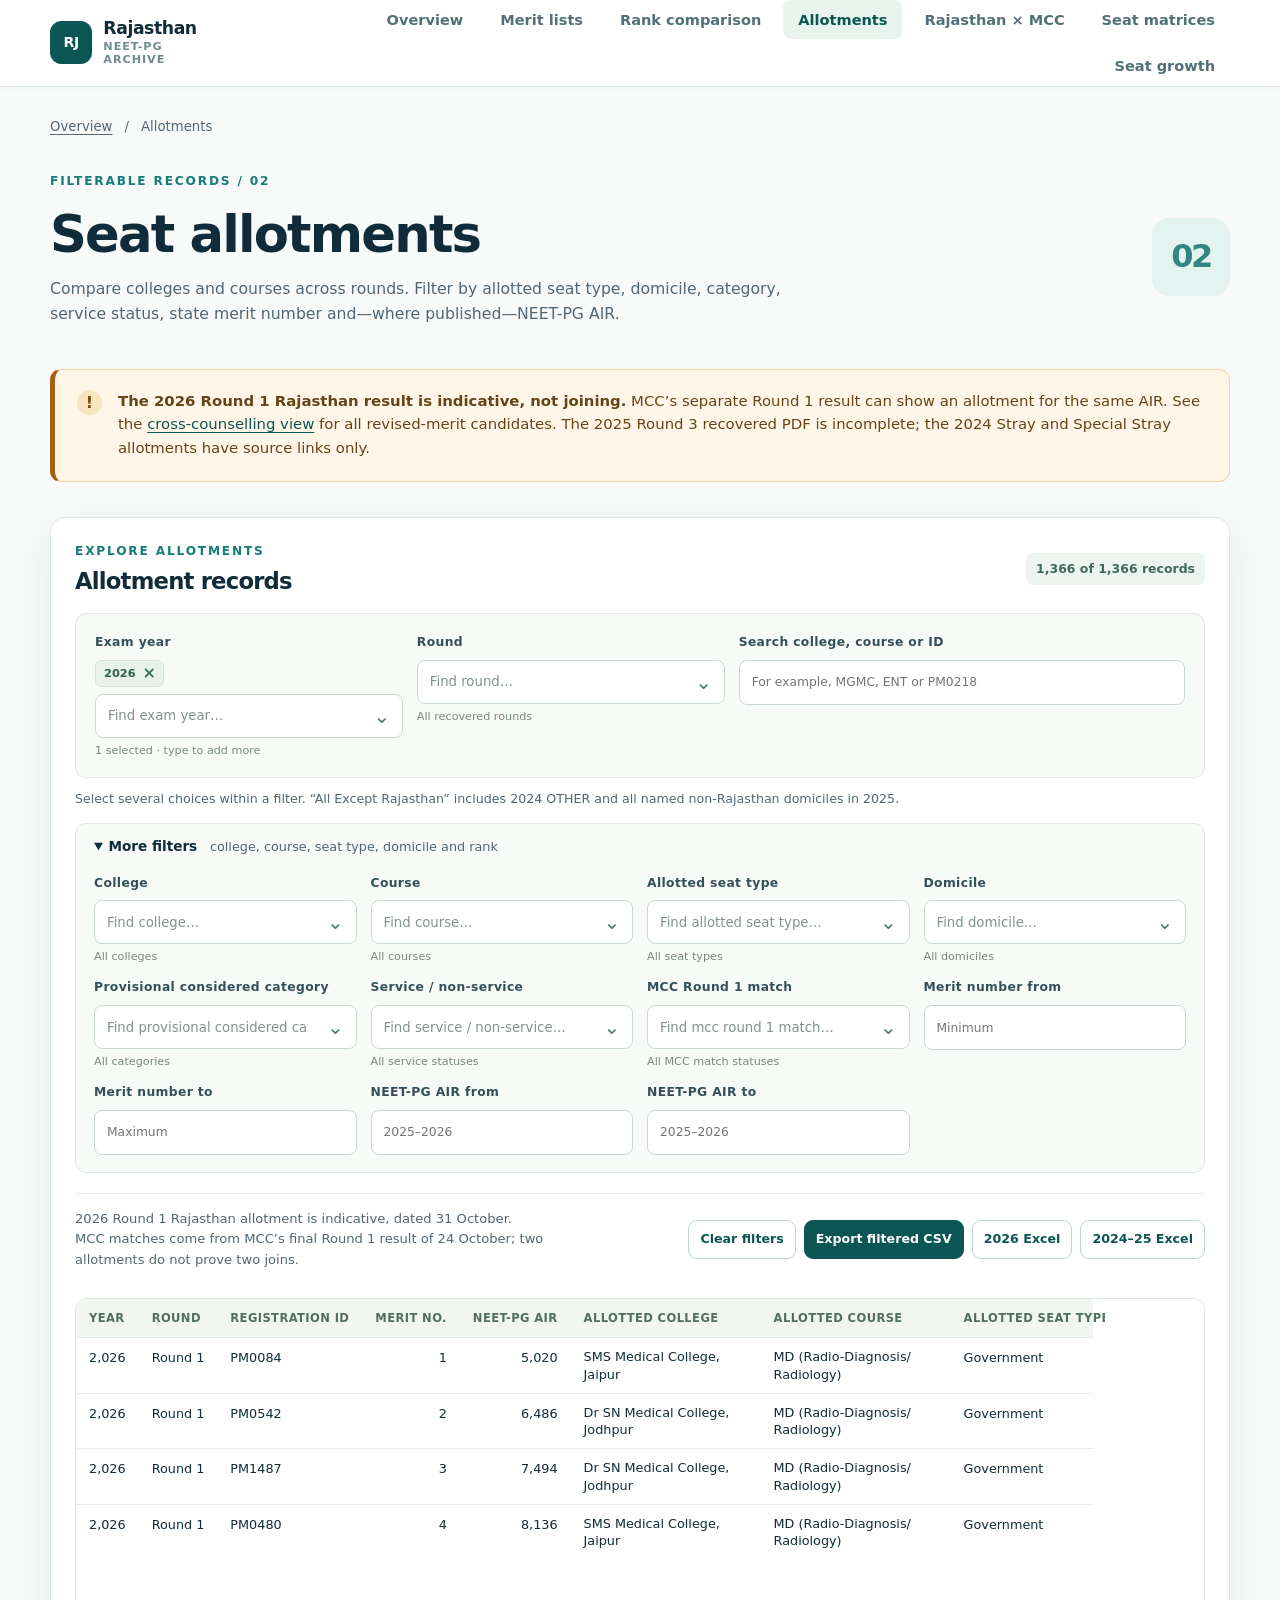
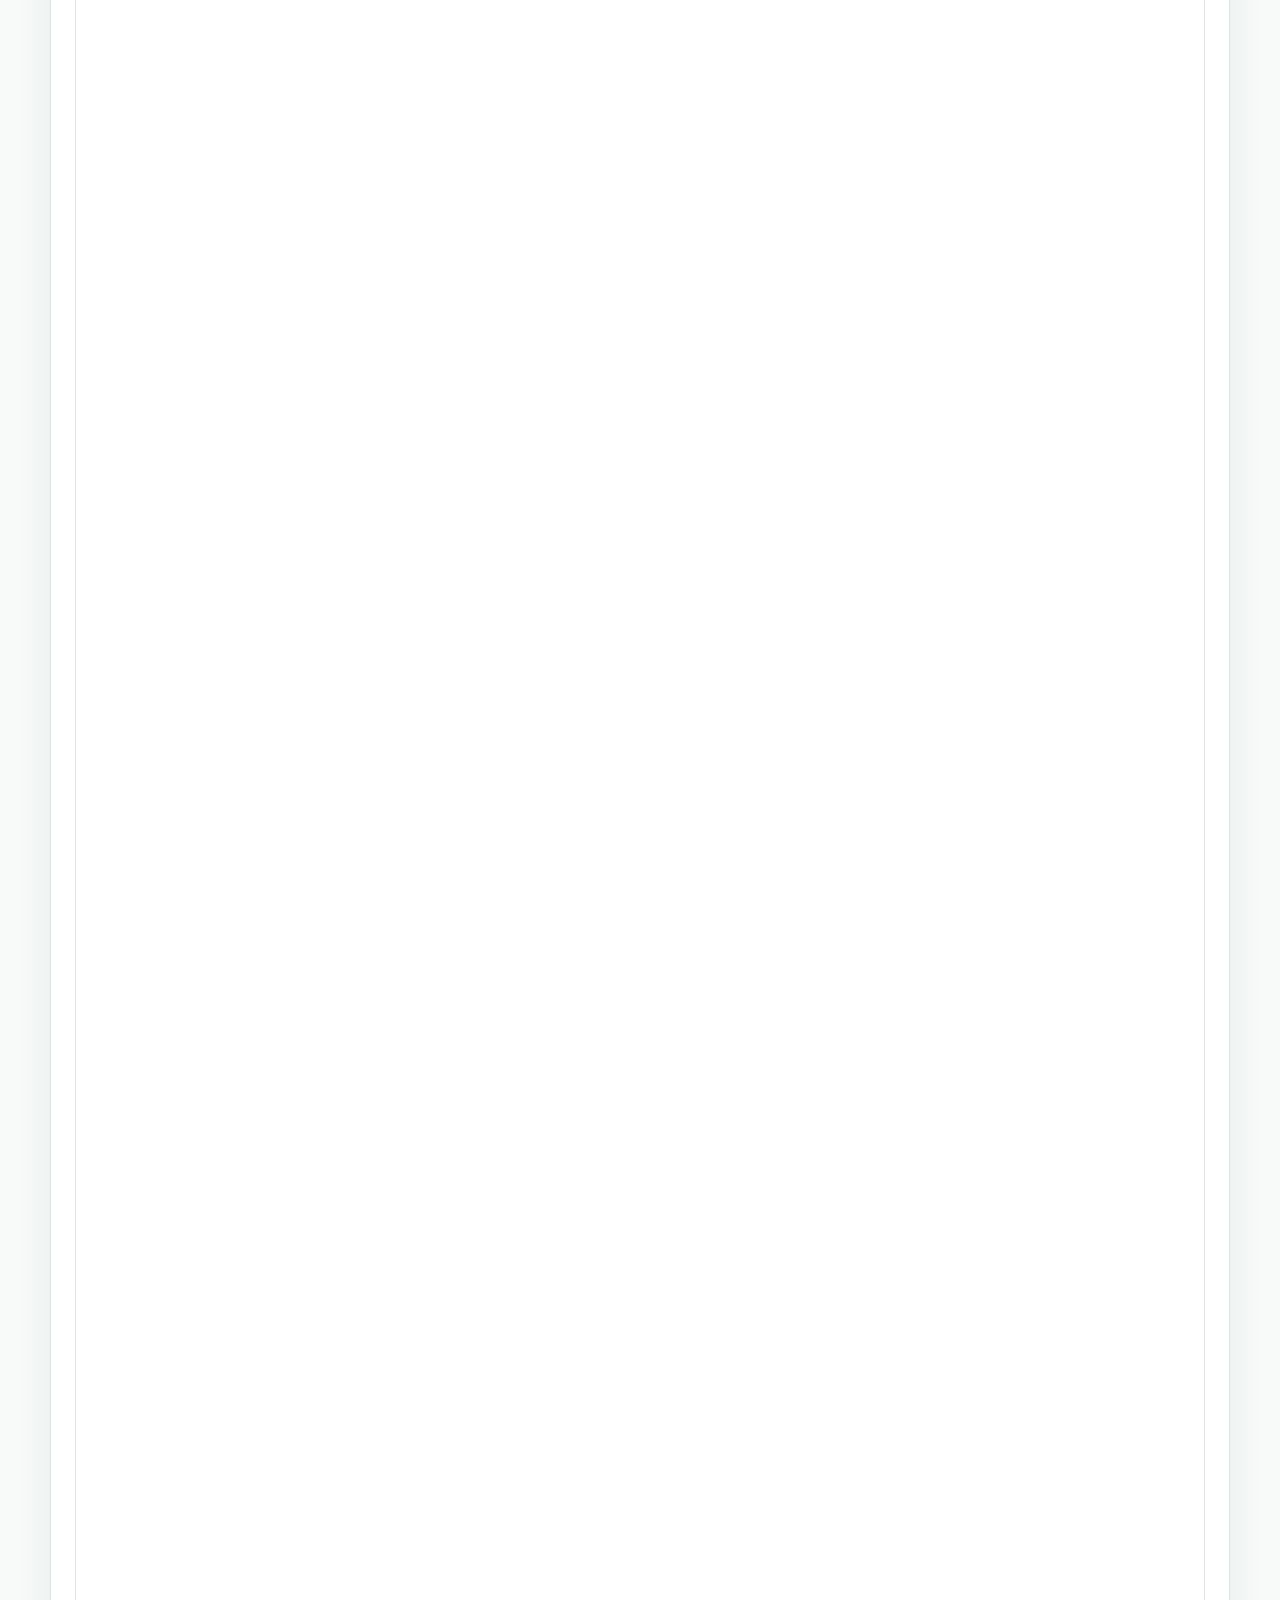
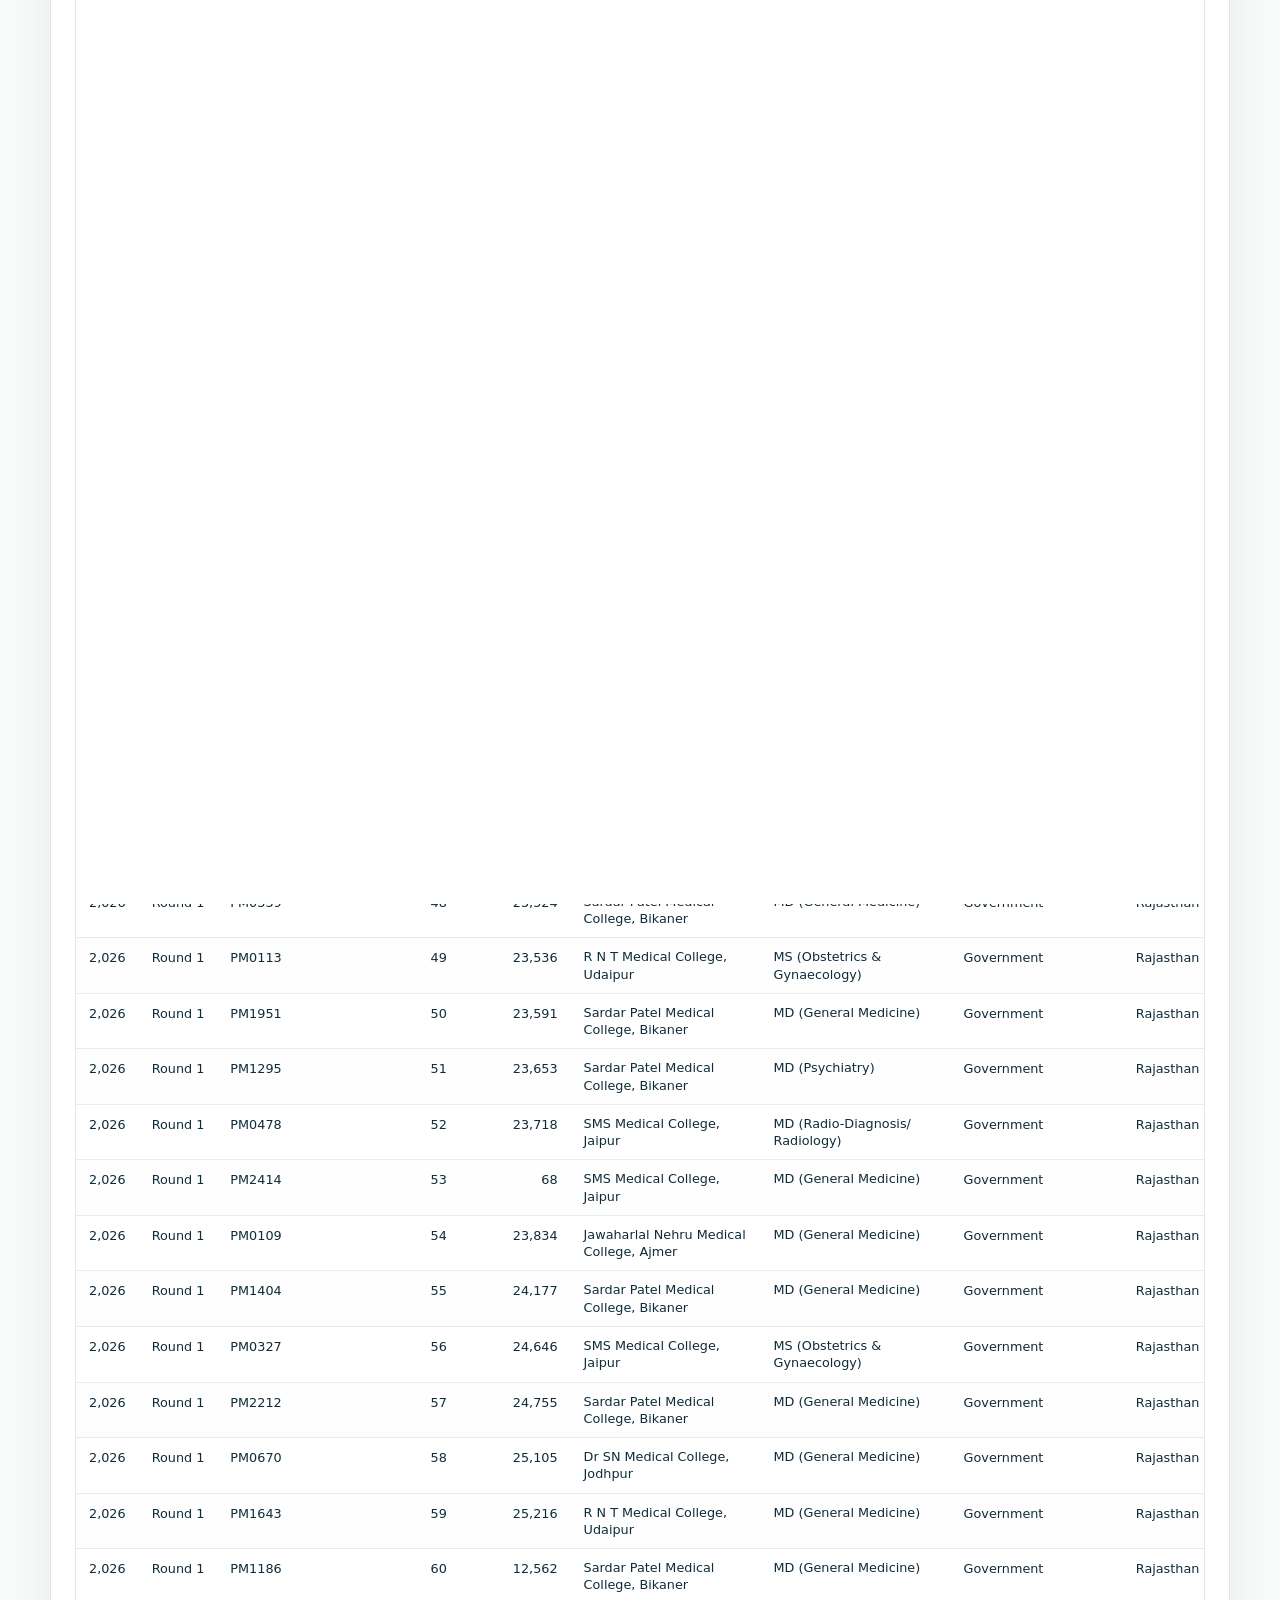
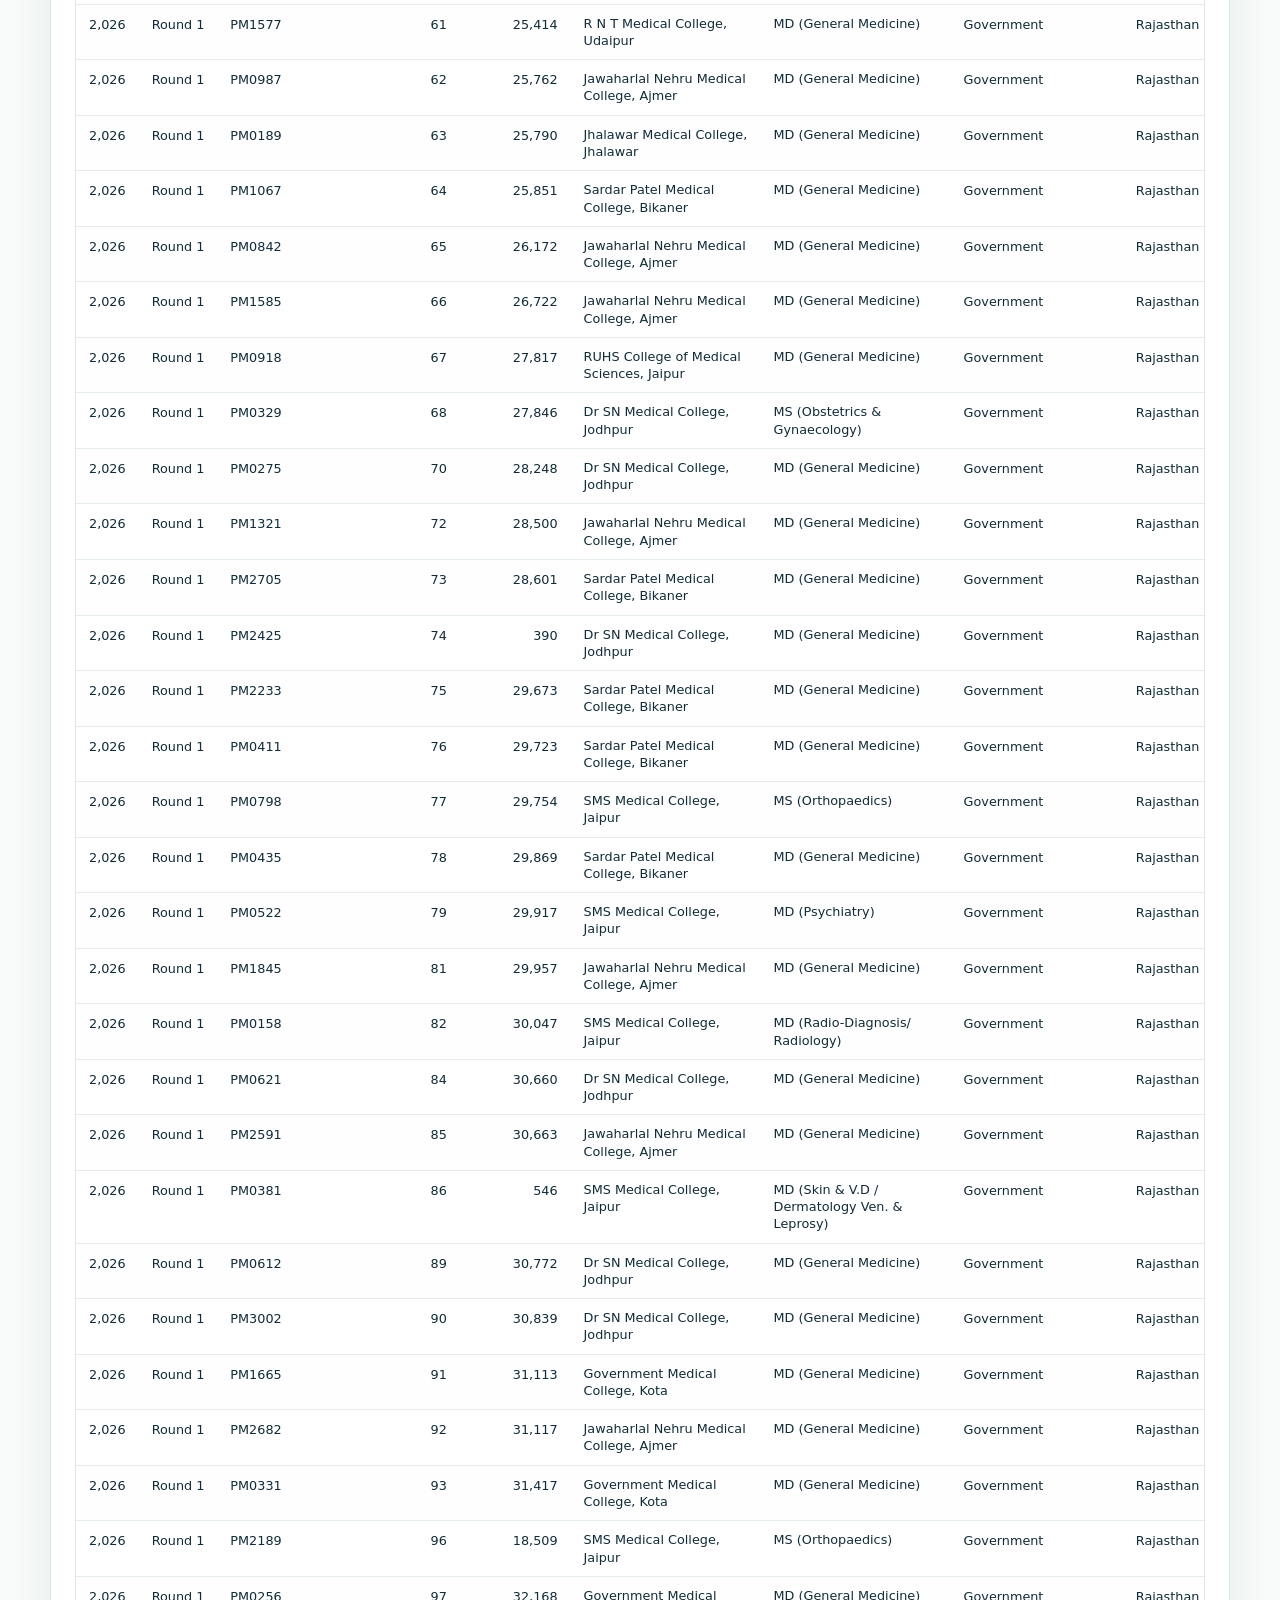
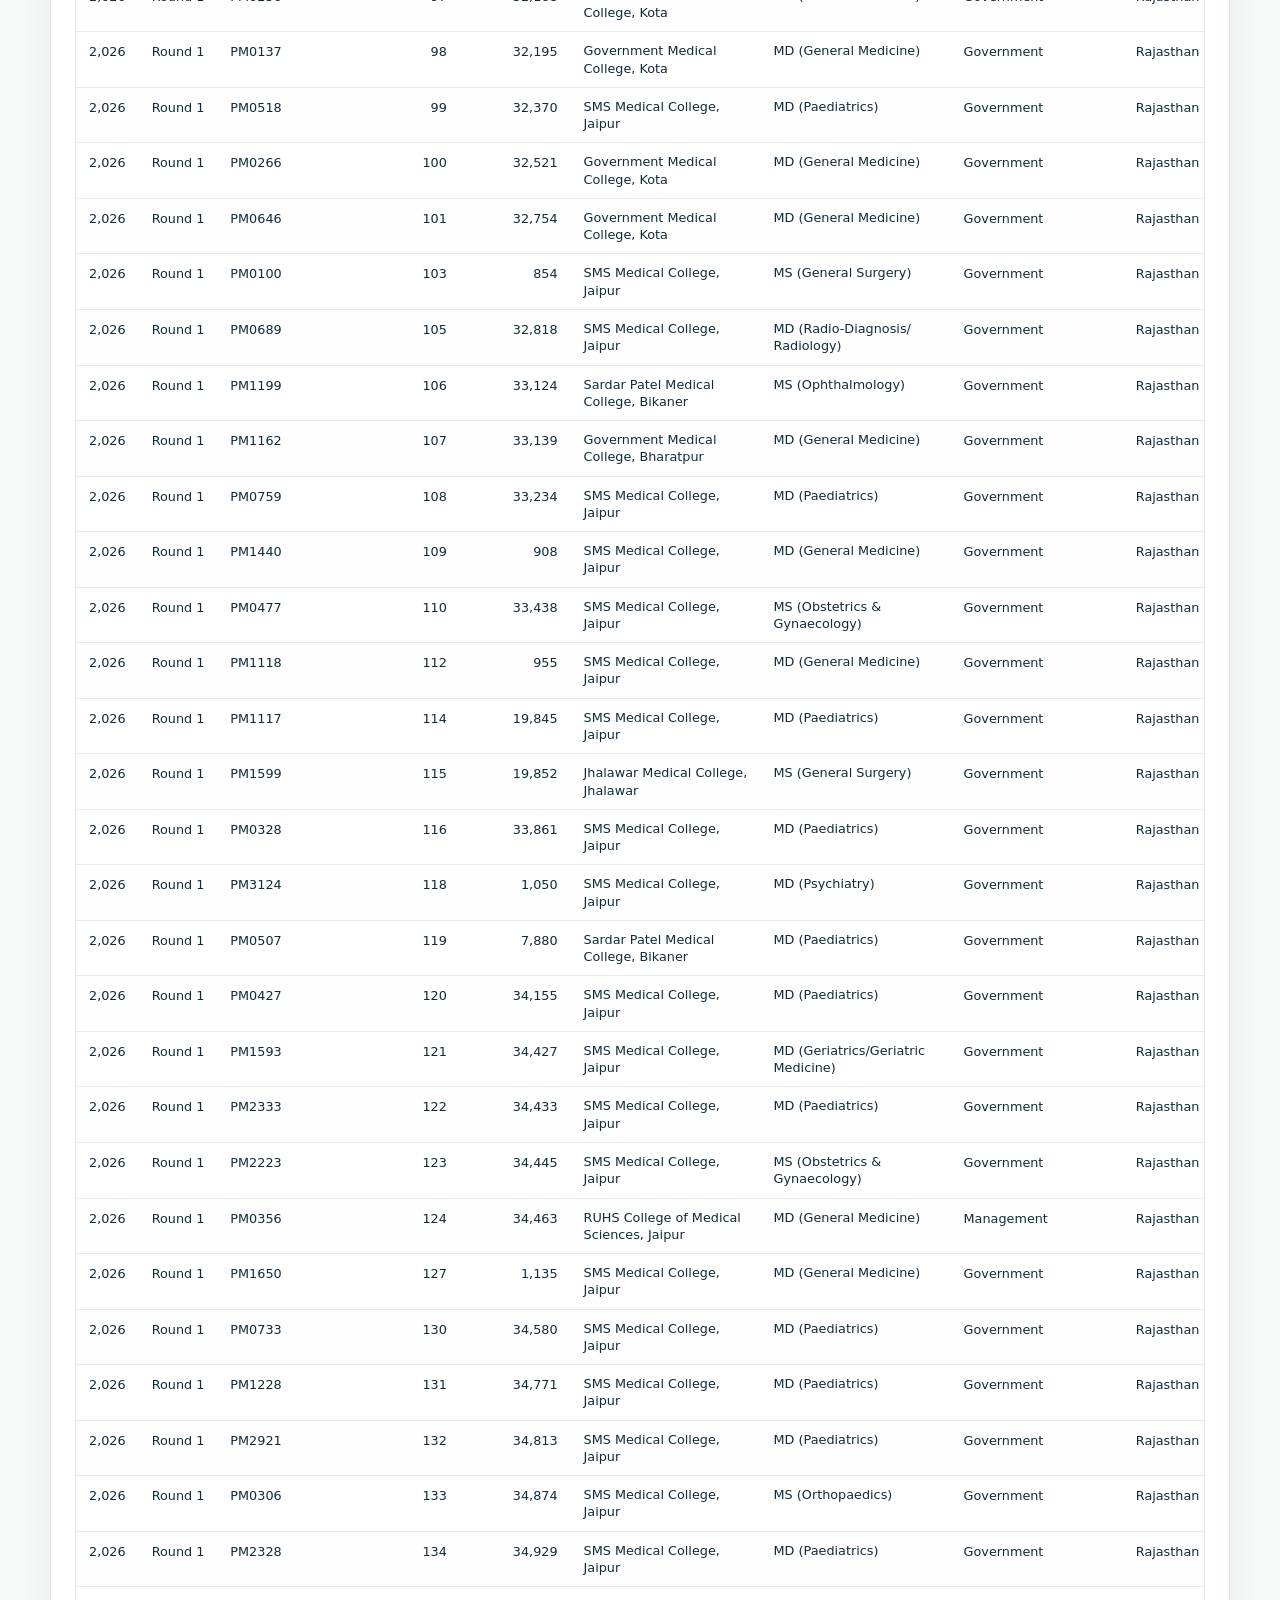
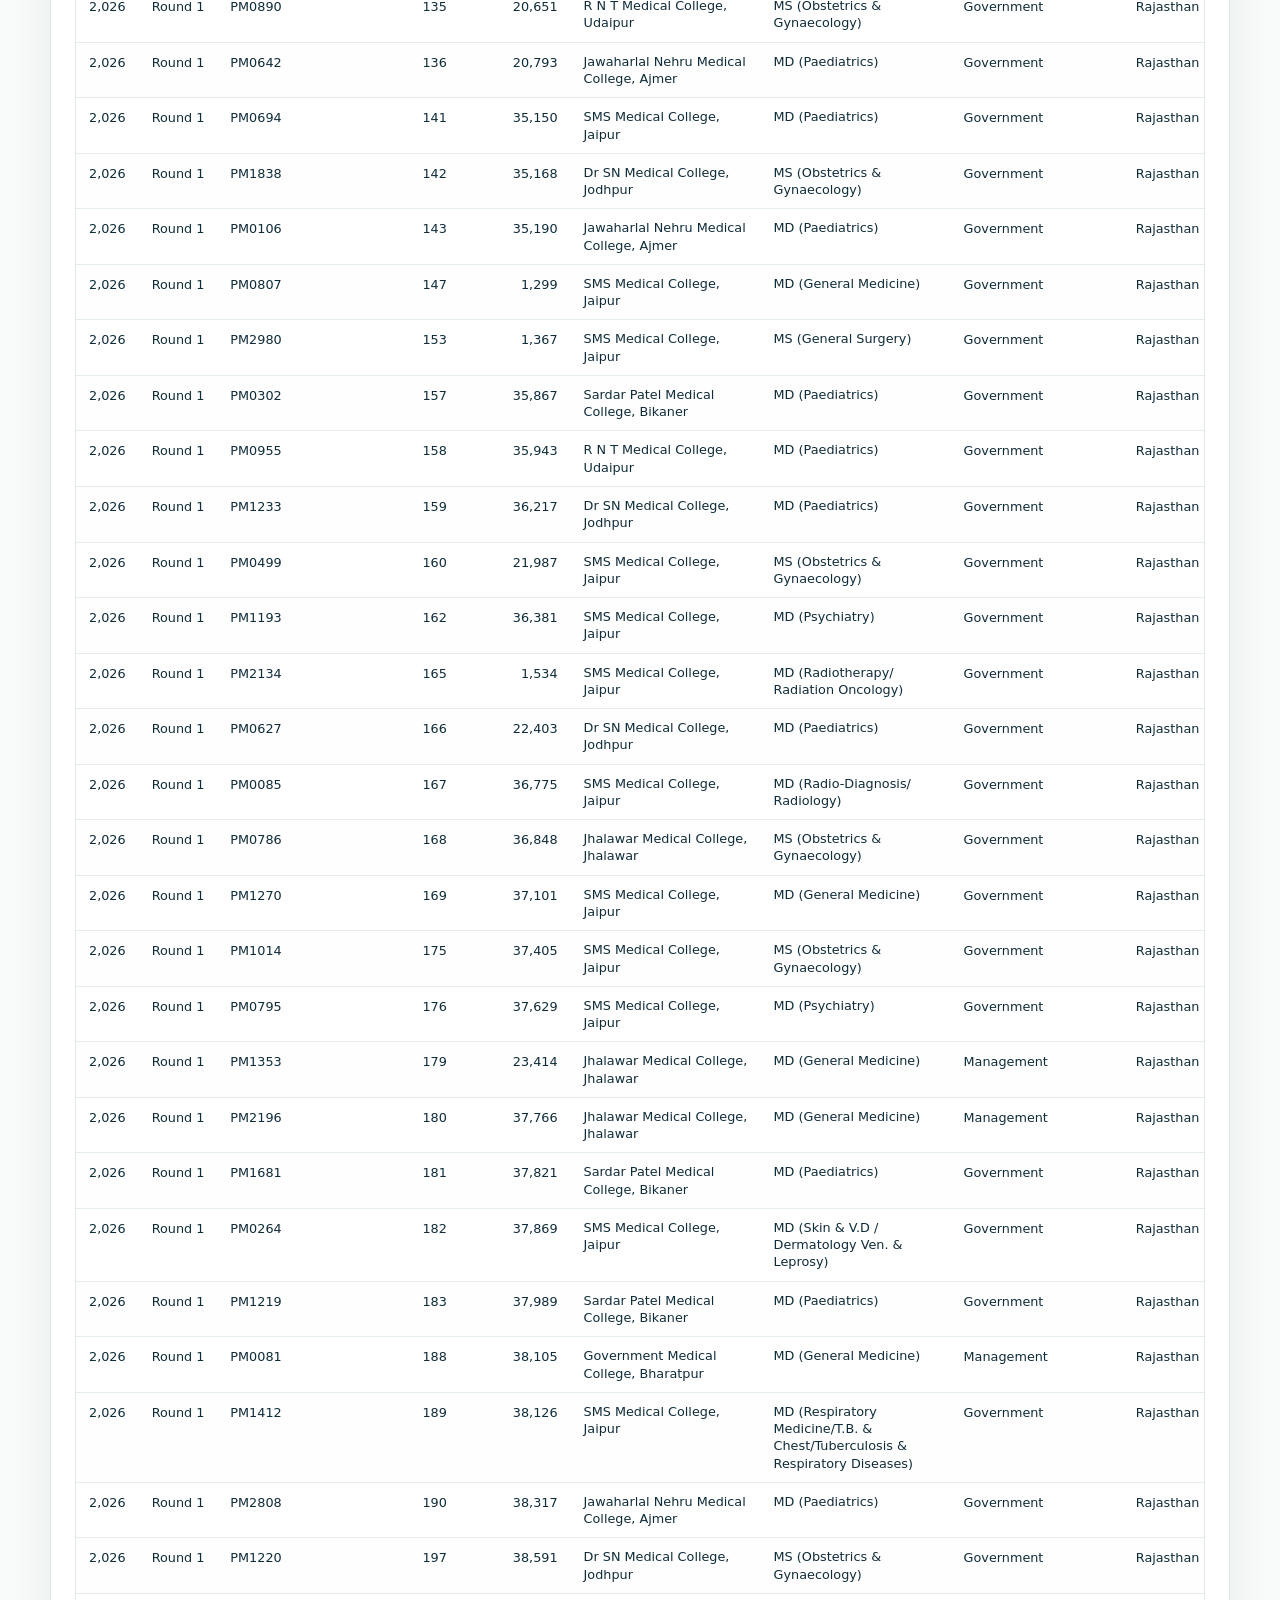
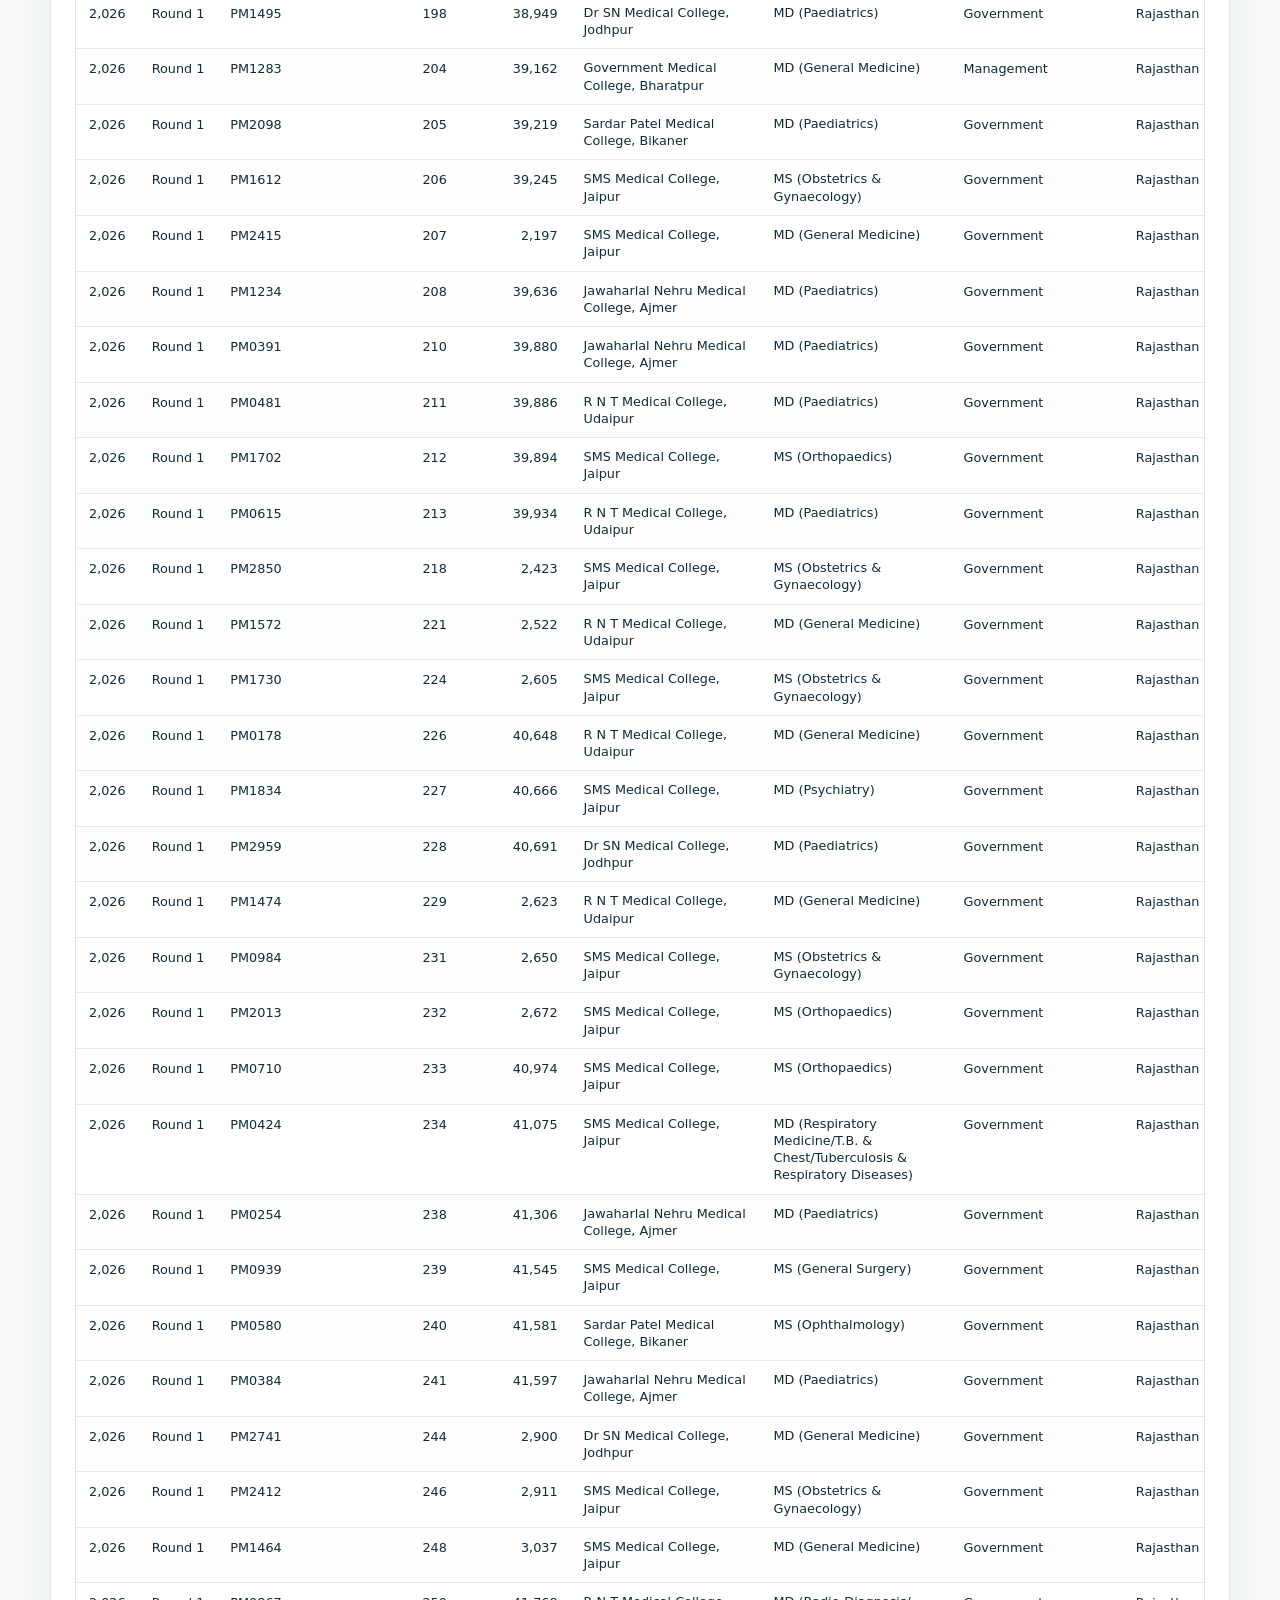
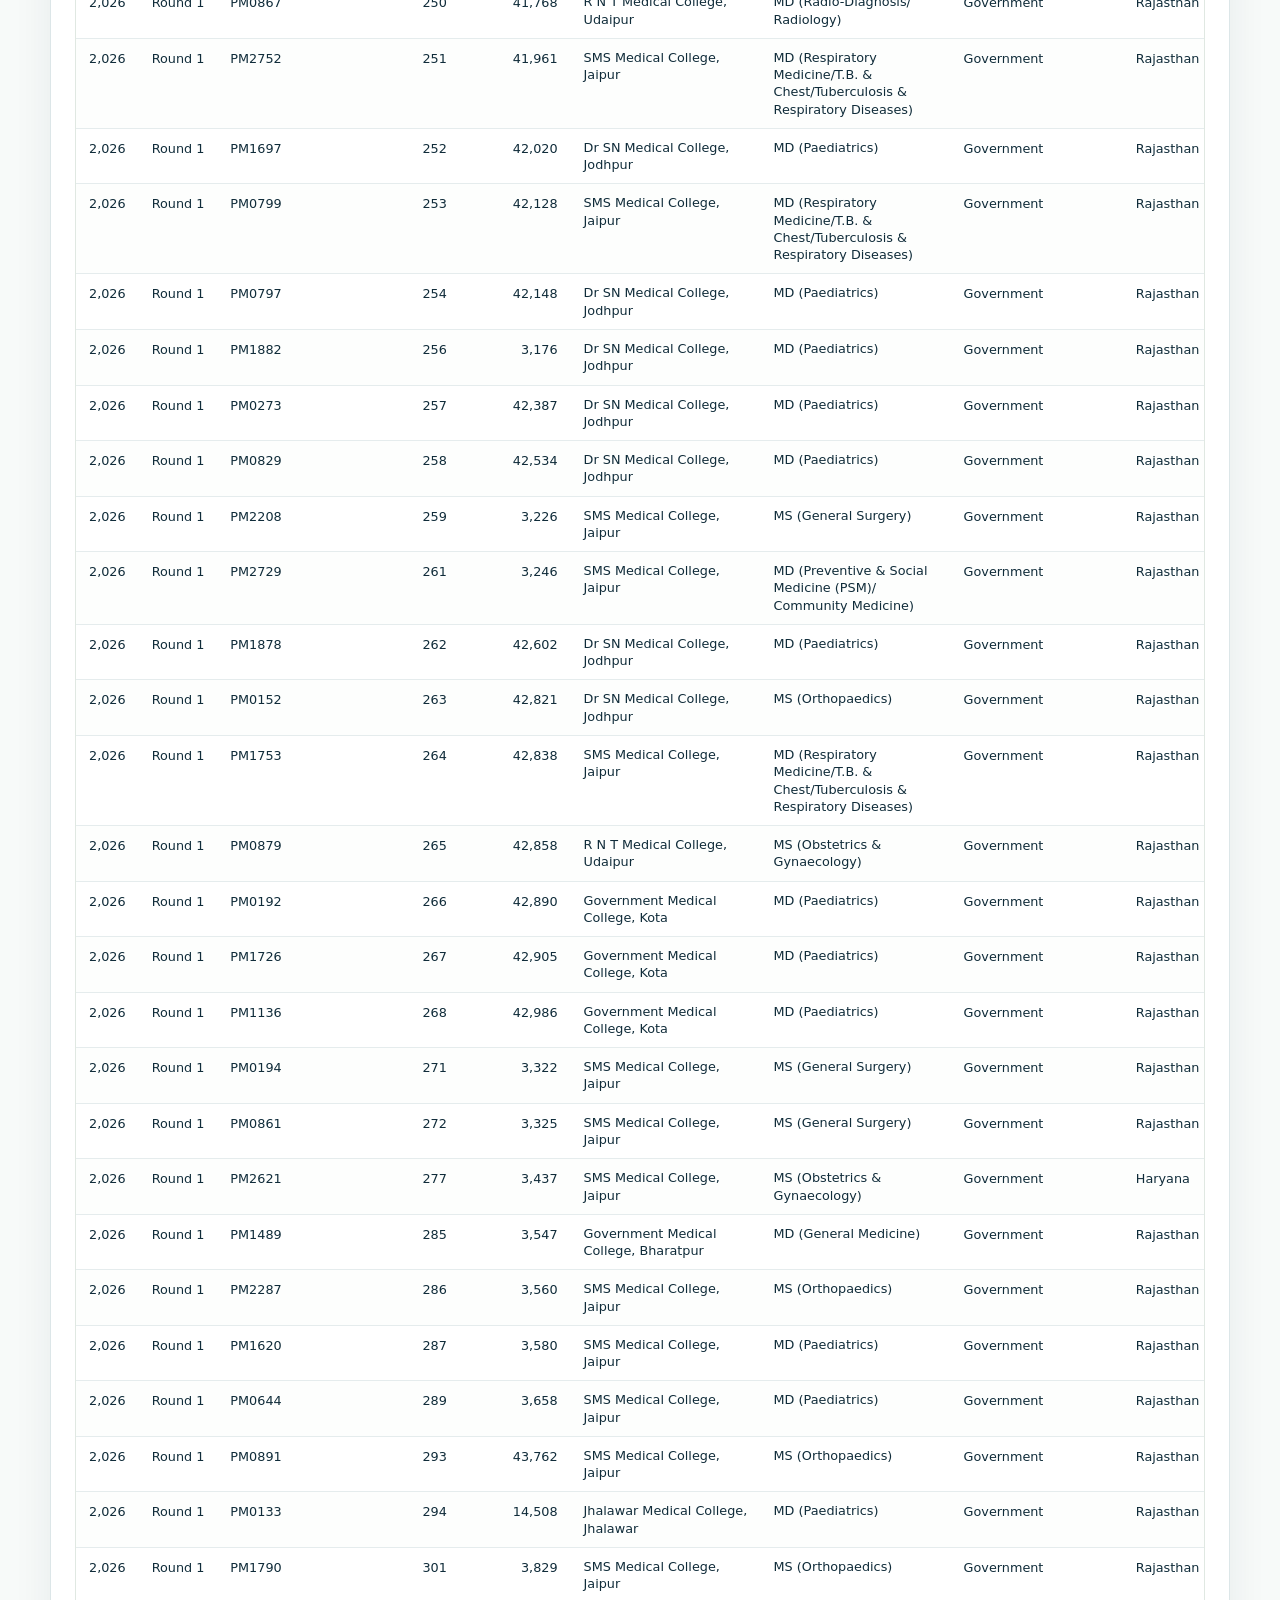
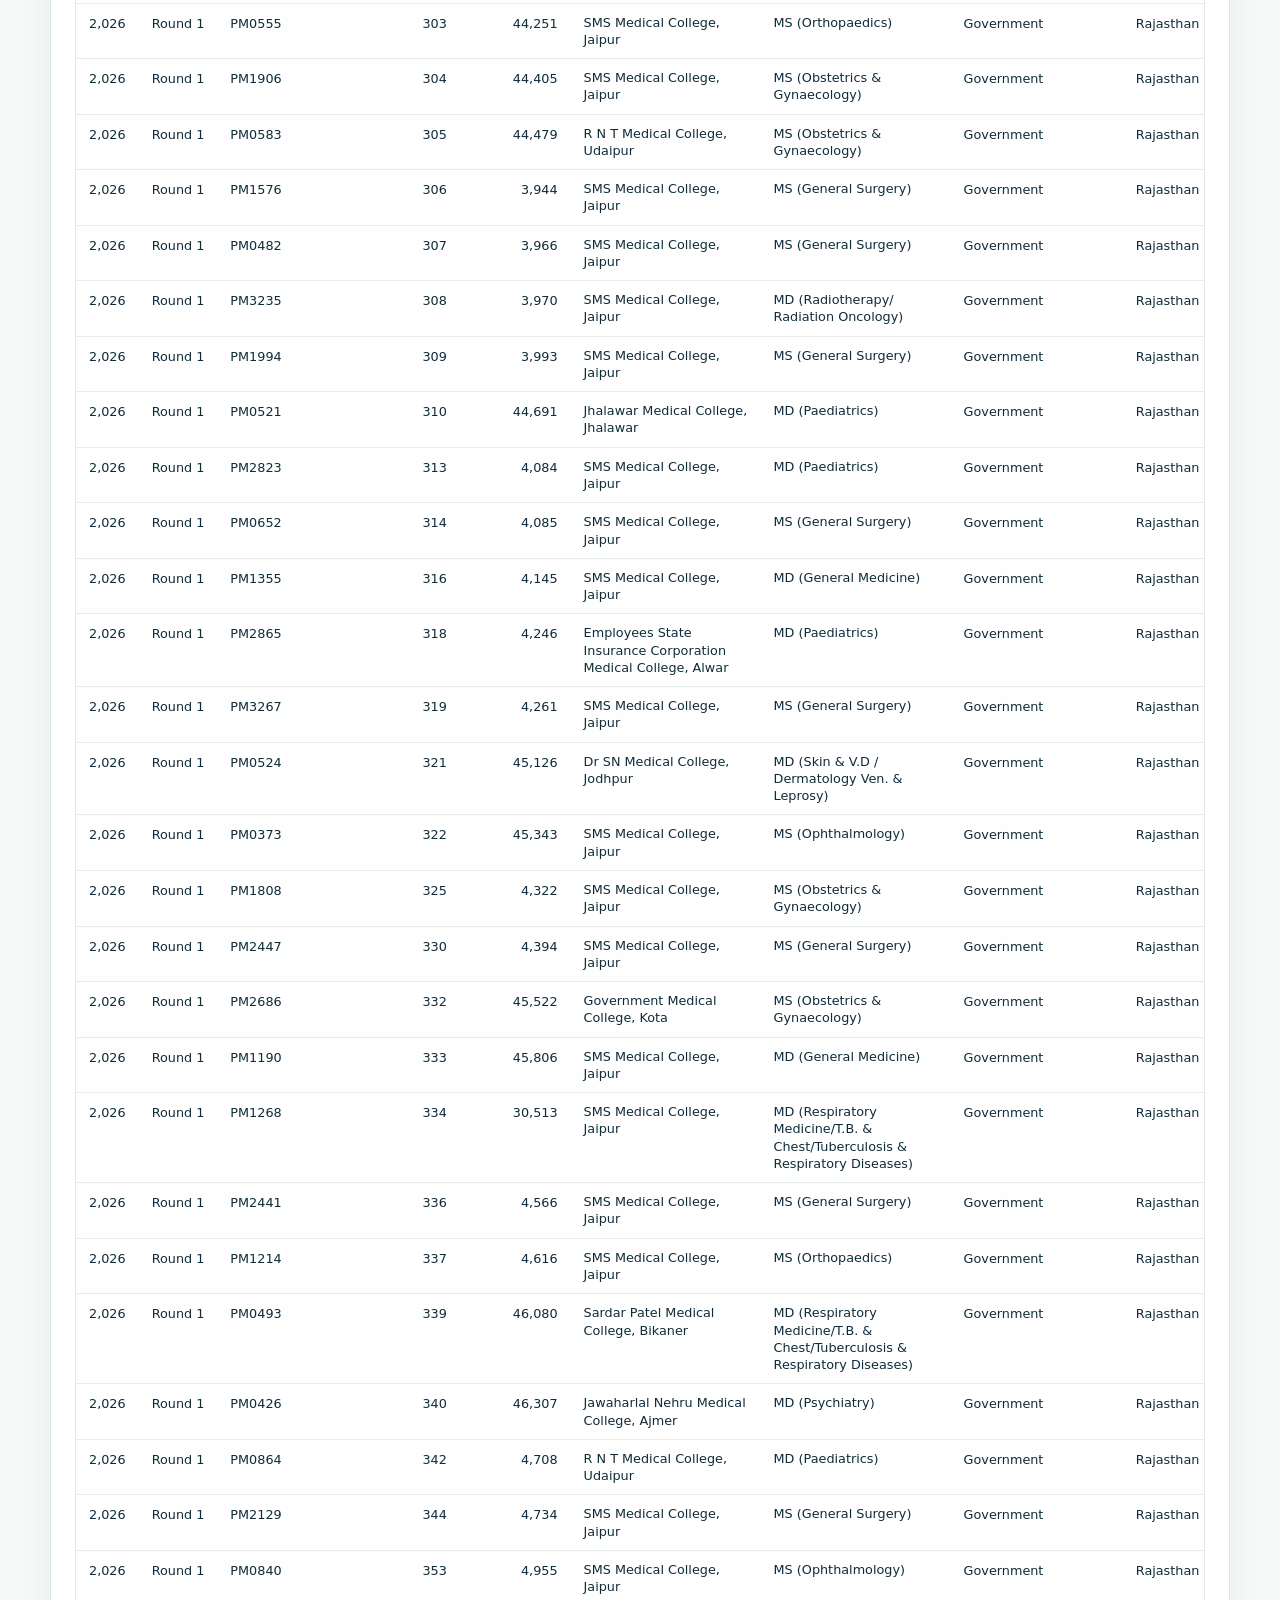
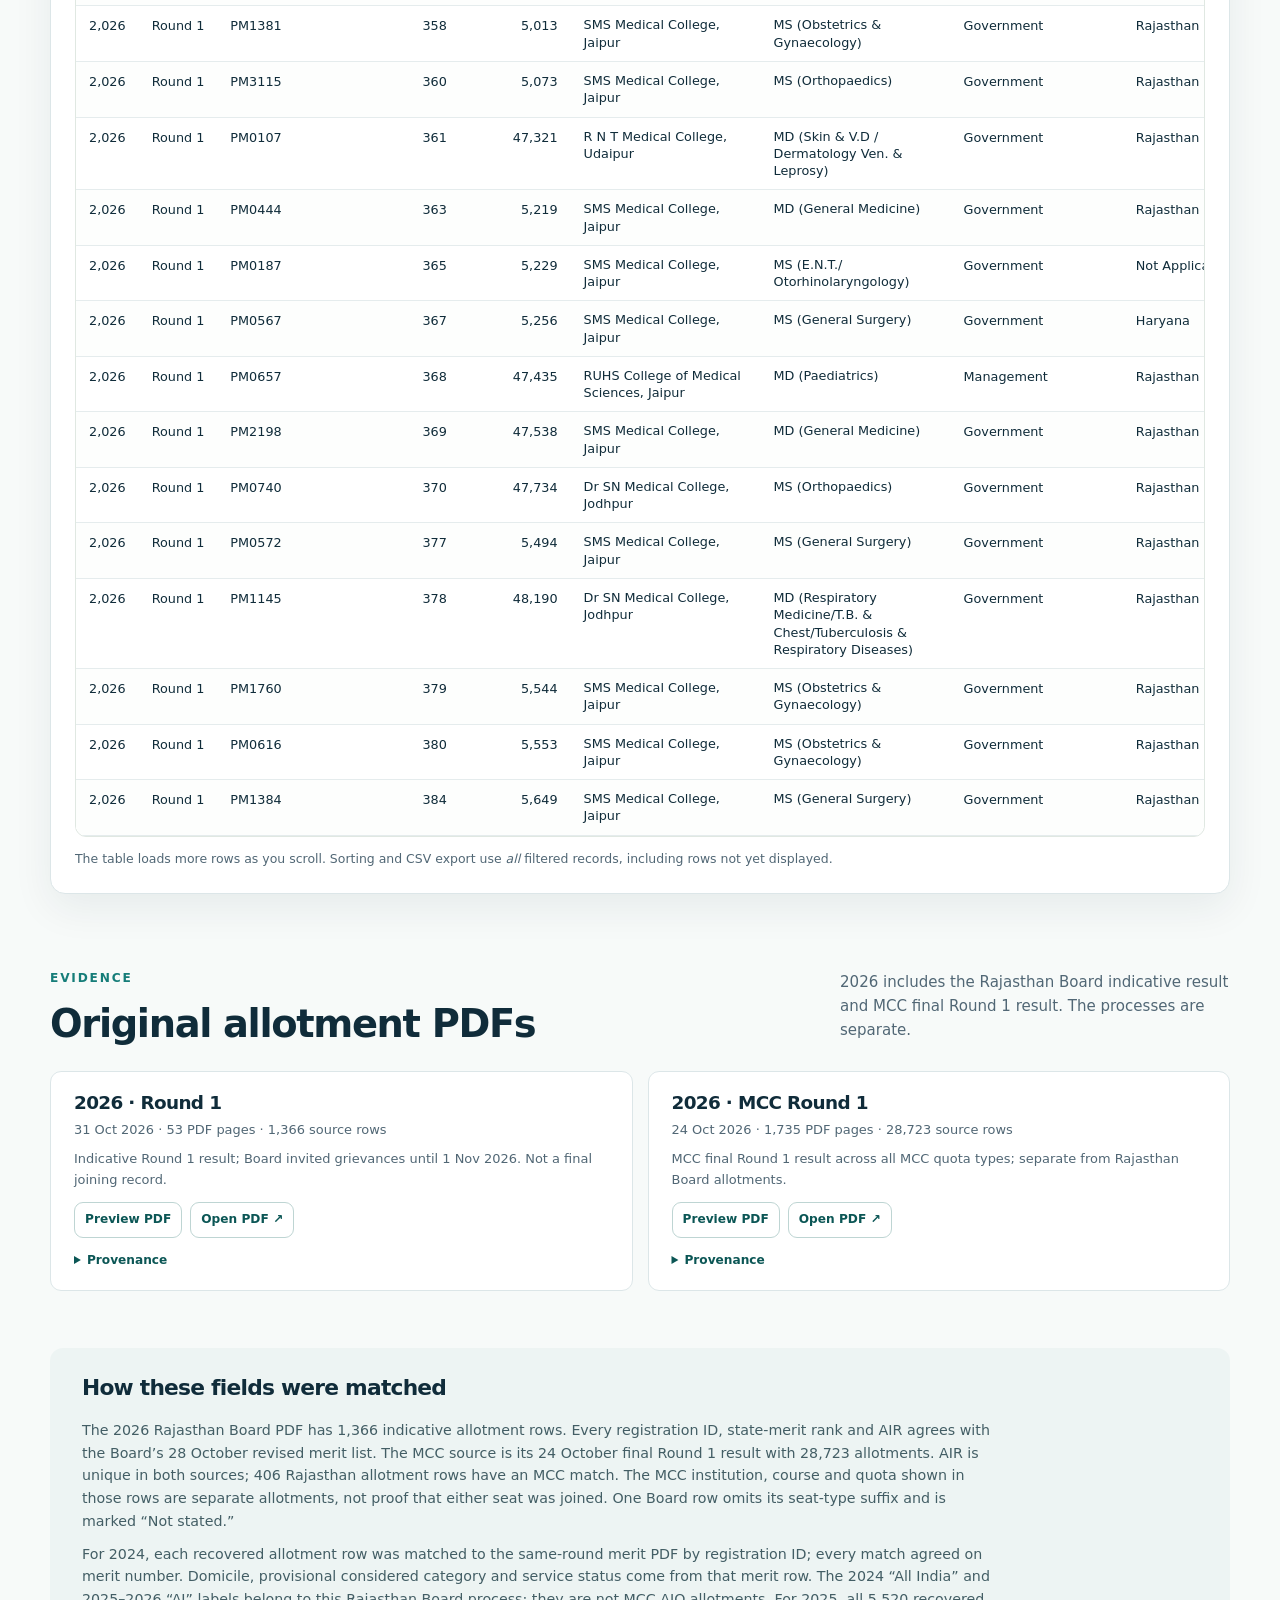
==== commit 5f8846de: "Add 2026 Rajasthan Round 1 allotments and MCC cross-reference" ====
--- a/allotments.html
+++ b/allotments.html
@@ -3,17 +3,17 @@
 <head>
   <meta charset="utf-8"><meta name="viewport" content="width=device-width, initial-scale=1">
   <meta name="theme-color" content="#102c3a">
-  <meta name="description" content="Filter and export Rajasthan NEET-PG 2024 and 2025 allotments by college, course, seat type, domicile, category, service and rank or AIR.">
+  <meta name="description" content="Filter and export Rajasthan NEET-PG 2024–2026 allotments by college, course, seat type, domicile, category, service and rank or AIR.">
   <title>Filterable allotments · Rajasthan NEET-PG archive</title>
-  <link rel="stylesheet" href="styles.css?v=20261027-typeahead"><script defer src="filter-controls.js?v=20261027-typeahead"></script><script defer src="site.js?v=20261027-merit26"></script>
+  <link rel="stylesheet" href="styles.css?v=20261031-cross"><script defer src="filter-controls.js?v=20261027-typeahead"></script><script defer src="site.js?v=20261031-cross"></script>
 </head>
 <body data-page="allotment">
   <a class="skip" href="#main">Skip to content</a>
-  <header class="site-header"><div class="wrap header-inner"><a class="brand" href="index.html" aria-label="Rajasthan NEET-PG archive home"><span class="brand-mark">RJ</span><span>Rajasthan <small>NEET-PG archive</small></span></a><nav aria-label="Main navigation"><a href="index.html">Overview</a><a href="merit.html">Merit lists</a><a href="rank-comparison.html">Rank comparison</a><a class="active" aria-current="page" href="allotments.html">Allotments</a><a href="matrix.html">Seat matrices</a><a href="growth.html">Seat growth</a></nav></div></header>
+  <header class="site-header"><div class="wrap header-inner"><a class="brand" href="index.html" aria-label="Rajasthan NEET-PG archive home"><span class="brand-mark">RJ</span><span>Rajasthan <small>NEET-PG archive</small></span></a><nav aria-label="Main navigation"><a href="index.html">Overview</a><a href="merit.html">Merit lists</a><a href="rank-comparison.html">Rank comparison</a><a class="active" aria-current="page" href="allotments.html">Allotments</a><a href="cross-counselling.html">Rajasthan &times; MCC</a><a href="matrix.html">Seat matrices</a><a href="growth.html">Seat growth</a></nav></div></header>
   <main id="main" class="wrap collection">
     <div class="breadcrumb"><a href="index.html">Overview</a><span aria-hidden="true">/</span><span>Allotments</span></div>
     <div class="collection-heading"><div><p class="eyebrow dark">Filterable records / 02</p><h1>Seat allotments</h1><p>Compare colleges and courses across rounds. Filter by allotted seat type, domicile, category, service status, state merit number and—where published—NEET-PG AIR.</p></div><div class="heading-symbol" aria-hidden="true">02</div></div>
-    <div class="insight caution"><span class="insight-icon" aria-hidden="true">!</span><p><strong>Provisional allotment is not joining.</strong> The 2025 Round 3 recovered PDF has 74 physical pages although its footers say “of 125”; the table covers only its 2,145 recovered rows. The 2024 Stray and Special Stray allotments have archive links but no verified row-level table.</p></div>
+    <div class="insight caution"><span class="insight-icon" aria-hidden="true">!</span><p><strong>The 2026 Round 1 Rajasthan result is indicative, not joining.</strong> MCC’s separate Round 1 result can show an allotment for the same AIR. See the <a href="cross-counselling.html">cross-counselling view</a> for all revised-merit candidates. The 2025 Round 3 recovered PDF is incomplete; the 2024 Stray and Special Stray allotments have source links only.</p></div>
     <section class="browser" aria-labelledby="browse-title">
       <div class="browser-head"><div><p class="eyebrow dark">Explore allotments</p><h2 id="browse-title">Allotment records</h2></div><p id="result-count" role="status" aria-live="polite">Loading records…</p></div>
       <div class="filters primary-filters">
@@ -30,18 +30,19 @@
           <div id="domicile-filter"></div>
           <div id="category-filter"></div>
           <div id="service-filter"></div>
+          <div id="mcc-filter"></div>
           <label>Merit number from<input id="min-rank" type="number" min="1" inputmode="numeric" placeholder="Minimum"></label>
           <label>Merit number to<input id="max-rank" type="number" min="1" inputmode="numeric" placeholder="Maximum"></label>
-          <label>NEET-PG AIR from<input id="min-air" type="number" min="1" inputmode="numeric" placeholder="2025 only"></label>
-          <label>NEET-PG AIR to<input id="max-air" type="number" min="1" inputmode="numeric" placeholder="2025 only"></label>
+          <label>NEET-PG AIR from<input id="min-air" type="number" min="1" inputmode="numeric" placeholder="2025–2026"></label>
+          <label>NEET-PG AIR to<input id="max-air" type="number" min="1" inputmode="numeric" placeholder="2025–2026"></label>
         </div>
       </details>
-      <div class="table-toolbar"><p id="table-hint">Select a year to explore the data.</p><div><button id="reset-filters" class="button outline" type="button">Clear filters</button><button id="download-csv" class="button primary" type="button">Export filtered CSV</button><a class="button outline" href="data/Rajasthan-NEET-PG-2024-2025-filterable.xlsx" download>Download full Excel</a></div></div>
+      <div class="table-toolbar"><p id="table-hint">Select a year to explore the data.</p><div><button id="reset-filters" class="button outline" type="button">Clear filters</button><button id="download-csv" class="button primary" type="button">Export filtered CSV</button><a class="button outline" href="data/Rajasthan-NEET-PG-2026-Round-1-allotments-and-MCC.xlsx" download>2026 Excel</a><a class="button outline" href="data/Rajasthan-NEET-PG-2024-2025-filterable.xlsx" download>2024–25 Excel</a></div></div>
       <div class="data-scroll" role="region" aria-label="Filterable allotment table" tabindex="0"><table id="results-table"><thead id="table-head"></thead><tbody id="table-body"></tbody></table></div>
       <div id="scroll-sentinel" class="scroll-sentinel" aria-hidden="true"></div><p class="table-foot">The table loads more rows as you scroll. Sorting and CSV export use <em>all</em> filtered records, including rows not yet displayed.</p>
     </section>
-    <section class="source-library" aria-labelledby="sources-title"><div class="section-heading"><div><p class="eyebrow dark">Evidence</p><h2 id="sources-title">Original allotment PDFs</h2></div><p>2024 Stray allotment links are archive-only. Other recovered copies open locally.</p></div><div id="source-list" class="source-list"></div></section>
-    <section class="footnote-panel"><h2>How these fields were matched</h2><p>For 2024, each recovered allotment row was matched to the same-round merit PDF by registration ID; every match agreed on merit number. Domicile, provisional considered category and service status come from that merit row. The 2024 “All India” and 2025 “AI” labels belong to this Rajasthan Board process; they are not MCC AIQ allotments. “Post MBBS DNB/Diploma” in the 2024 seat-type filter is a programme label printed with the institution, not a reservation category.</p><p>For 2025, all 5,520 recovered allotment rows were previously matched to AIR through the round-specific merit PDFs; this build rechecked state merit number and AIR for every row. It also adds domicile and provisional considered category from those PDFs. Some long domicile names run into the category column; clear state names were normalized, while the truncated “Dadra and Nagar…” label is marked as such. Some Round 3 dermatology course text collides with the seat-type column; those course labels are normalized to MD Dermatology, Venereology and Leprosy. No rank here is a certified final closing cutoff.</p></section>
+    <section class="source-library" aria-labelledby="sources-title"><div class="section-heading"><div><p class="eyebrow dark">Evidence</p><h2 id="sources-title">Original allotment PDFs</h2></div><p>2026 includes the Rajasthan Board indicative result and MCC final Round 1 result. The processes are separate.</p></div><div id="source-list" class="source-list"></div></section>
+    <section class="footnote-panel"><h2>How these fields were matched</h2><p>The 2026 Rajasthan Board PDF has 1,366 indicative allotment rows. Every registration ID, state-merit rank and AIR agrees with the Board’s 28 October revised merit list. The MCC source is its 24 October final Round 1 result with 28,723 allotments. AIR is unique in both sources; 406 Rajasthan allotment rows have an MCC match. The MCC institution, course and quota shown in those rows are separate allotments, not proof that either seat was joined. One Board row omits its seat-type suffix and is marked “Not stated.”</p><p>For 2024, each recovered allotment row was matched to the same-round merit PDF by registration ID; every match agreed on merit number. Domicile, provisional considered category and service status come from that merit row. The 2024 “All India” and 2025–2026 “AI” labels belong to this Rajasthan Board process; they are not MCC AIQ allotments. For 2025, all 5,520 recovered allotment rows were matched to AIR through the round-specific merit PDFs. The recovered 2025 Round 3 PDF remains incomplete. No rank here is a certified final closing cutoff.</p></section>
   </main>
   <dialog id="pdf-dialog" aria-label="PDF preview"><div class="dialog-head"><strong id="dialog-title">PDF preview</strong><button id="close-dialog" type="button" aria-label="Close preview">×</button></div><iframe id="pdf-frame" title="Document PDF preview"></iframe><div class="dialog-foot"><p>If the browser cannot display the PDF, open it in a new tab.</p><a id="dialog-open" class="button primary" target="_blank" rel="noopener" href="#">Open PDF ↗</a></div></dialog>
   <footer class="site-footer"><div class="wrap"><p>Independent historical research archive · Confirm later Board notices before making a counselling decision.</p><p><a href="index.html">Overview</a><a href="merit.html">Merit lists</a><a href="data/documents.json">Source register</a></p></div></footer>
--- a/styles.css
+++ b/styles.css
@@ -79,8 +79,9 @@
 .position-cards{display:grid;grid-template-columns:repeat(2,minmax(0,1fr));gap:16px}.position-card{padding:24px 27px;border:1px solid var(--line);border-radius:13px;background:#fff;box-shadow:var(--shadow)}.position-year{display:block;margin-bottom:9px;color:var(--teal);font-size:.75rem;font-weight:800;letter-spacing:.06em;text-transform:uppercase}.position-card>strong{display:block;font-size:1.55rem;line-height:1.3}.position-card>strong small{display:block;margin-top:3px;color:var(--muted);font-size:.82rem;font-weight:550}.position-card dl{margin:18px 0 14px}.position-card dl>div{display:flex;justify-content:space-between;gap:12px;padding:7px 0;border-top:1px solid var(--line)}.position-card dt{color:var(--muted);font-size:.84rem}.position-card dd{margin:0;text-align:right;font-size:.88rem;font-weight:720}.position-card p{margin:0 0 13px;color:var(--muted);font-size:.81rem}.position-card>a{font-size:.87rem;font-weight:720}.position-card.unavailable{background:#f0f4f3}.position-card.unavailable p{margin-top:16px}
 .rank-bars{display:grid;gap:17px;padding:24px 26px;border:1px solid var(--line);border-radius:13px;background:#fff}.rank-bar-row>div:first-child{display:flex;justify-content:space-between;gap:14px;margin-bottom:8px;font-size:.83rem}.rank-bar-row span{color:var(--muted)}.rank-bar-row p{margin:0;color:var(--muted);font-size:.83rem}.rank-bar-track{display:flex;width:100%;height:25px;overflow:hidden;border-radius:7px;background:#e7eeed}.rank-segment{display:block;height:100%;flex:none}.rank-segment.raj-service,.rank-swatch.raj-service{background:#175c73}.rank-segment.raj-nonservice,.rank-swatch.raj-nonservice{background:#20a191}.rank-segment.other-service,.rank-swatch.other-service{background:#a65e10}.rank-segment.other-nonservice,.rank-swatch.other-nonservice{background:#ddac59}.rank-segment.unknown-domicile,.rank-swatch.unknown-domicile{background:#857b97}.rank-legend{display:flex;flex-wrap:wrap;gap:7px 18px;margin:13px 0 25px;color:var(--muted);font-size:.76rem}.rank-legend span{display:inline-flex;align-items:center;gap:6px}.rank-swatch{display:inline-block;width:11px;height:11px;border-radius:3px}
 .rank-table table{min-width:610px}.rank-table caption{text-align:left;padding:11px 19px;background:#edf5f3;color:var(--muted);font-size:.78rem}.rank-table .numeric{text-align:right;font-variant-numeric:tabular-nums}.rank-table .rank-total{background:#f0f7f4;font-weight:770}.rank-reading{margin:16px 0 0;padding:16px 19px;border-left:4px solid var(--teal);background:#e9f7f1;color:#244e51;font-size:.91rem}.rank-method{margin-bottom:12px}
+.nonservice-section{margin-top:58px;padding-top:15px;border-top:1px solid var(--line)}.nonservice-section .rank-section-heading{margin-top:25px}.nonservice-tools{display:flex;align-items:center;gap:12px;margin:0 0 15px}.nonservice-tools label{color:#344f5a;font-size:.82rem;font-weight:750}.nonservice-tools select{min-height:42px;max-width:100%;padding:0 12px;border:1px solid #c7d7d9;border-radius:8px;background:#fff;color:var(--ink);outline-color:var(--teal)}.nonservice-section .rank-reading{margin-bottom:17px}.nonservice-table table{min-width:720px}.nonservice-table .rank-current-milestone{background:#eaf5f0}.milestone-button{padding:2px 5px;border:0;border-radius:4px;background:transparent;color:var(--deep);font-weight:760;text-decoration:underline;text-underline-offset:3px}.milestone-button:hover,.milestone-button:focus-visible{background:#d8eee3}.nonservice-section .caption{max-width:900px;line-height:1.5}
 @media(max-width:750px){.rank-control{display:block}.rank-form{margin-top:18px}.position-cards{grid-template-columns:1fr}}
-@media(max-width:500px){.rank-control{padding:20px}.rank-form>div{flex-wrap:wrap}.rank-form input{flex:1}.rank-form .button{flex:1}.rank-bars{padding:18px}.position-card{padding:20px}}
+@media(max-width:500px){.rank-control{padding:20px}.rank-form>div{flex-wrap:wrap}.rank-form input{flex:1}.rank-form .button{flex:1}.rank-bars{padding:18px}.position-card{padding:20px}.nonservice-tools{display:block}.nonservice-tools select{display:block;width:100%;margin-top:7px}}
 
 /* Cutoff Explorer-inspired workspace and search-first filter controls. */
 .site-header{background:#fff;color:var(--ink);border-bottom:1px solid #dce6e2;box-shadow:0 1px 8px rgba(18,49,54,.035)}
@@ -145,3 +146,5 @@
 .picker-actions button:disabled{opacity:.4;cursor:default}
 .picker-control input:focus-visible,.picker-chip button:focus-visible,.picker-toggle:focus-visible,.picker-option input:focus-visible{outline:2px solid var(--teal);outline-offset:2px}
 @media(max-width:680px){.browser{padding:17px}.browser .primary-filters{padding:15px}.picker-popover{width:min(360px,calc(100vw - 24px))}.collection-heading h1{font-size:2.35rem}.browser-head{align-items:flex-start}}
+.site-header nav{flex-wrap:wrap;justify-content:flex-end}
+@media(max-width:800px){.site-header nav{justify-content:flex-start}}
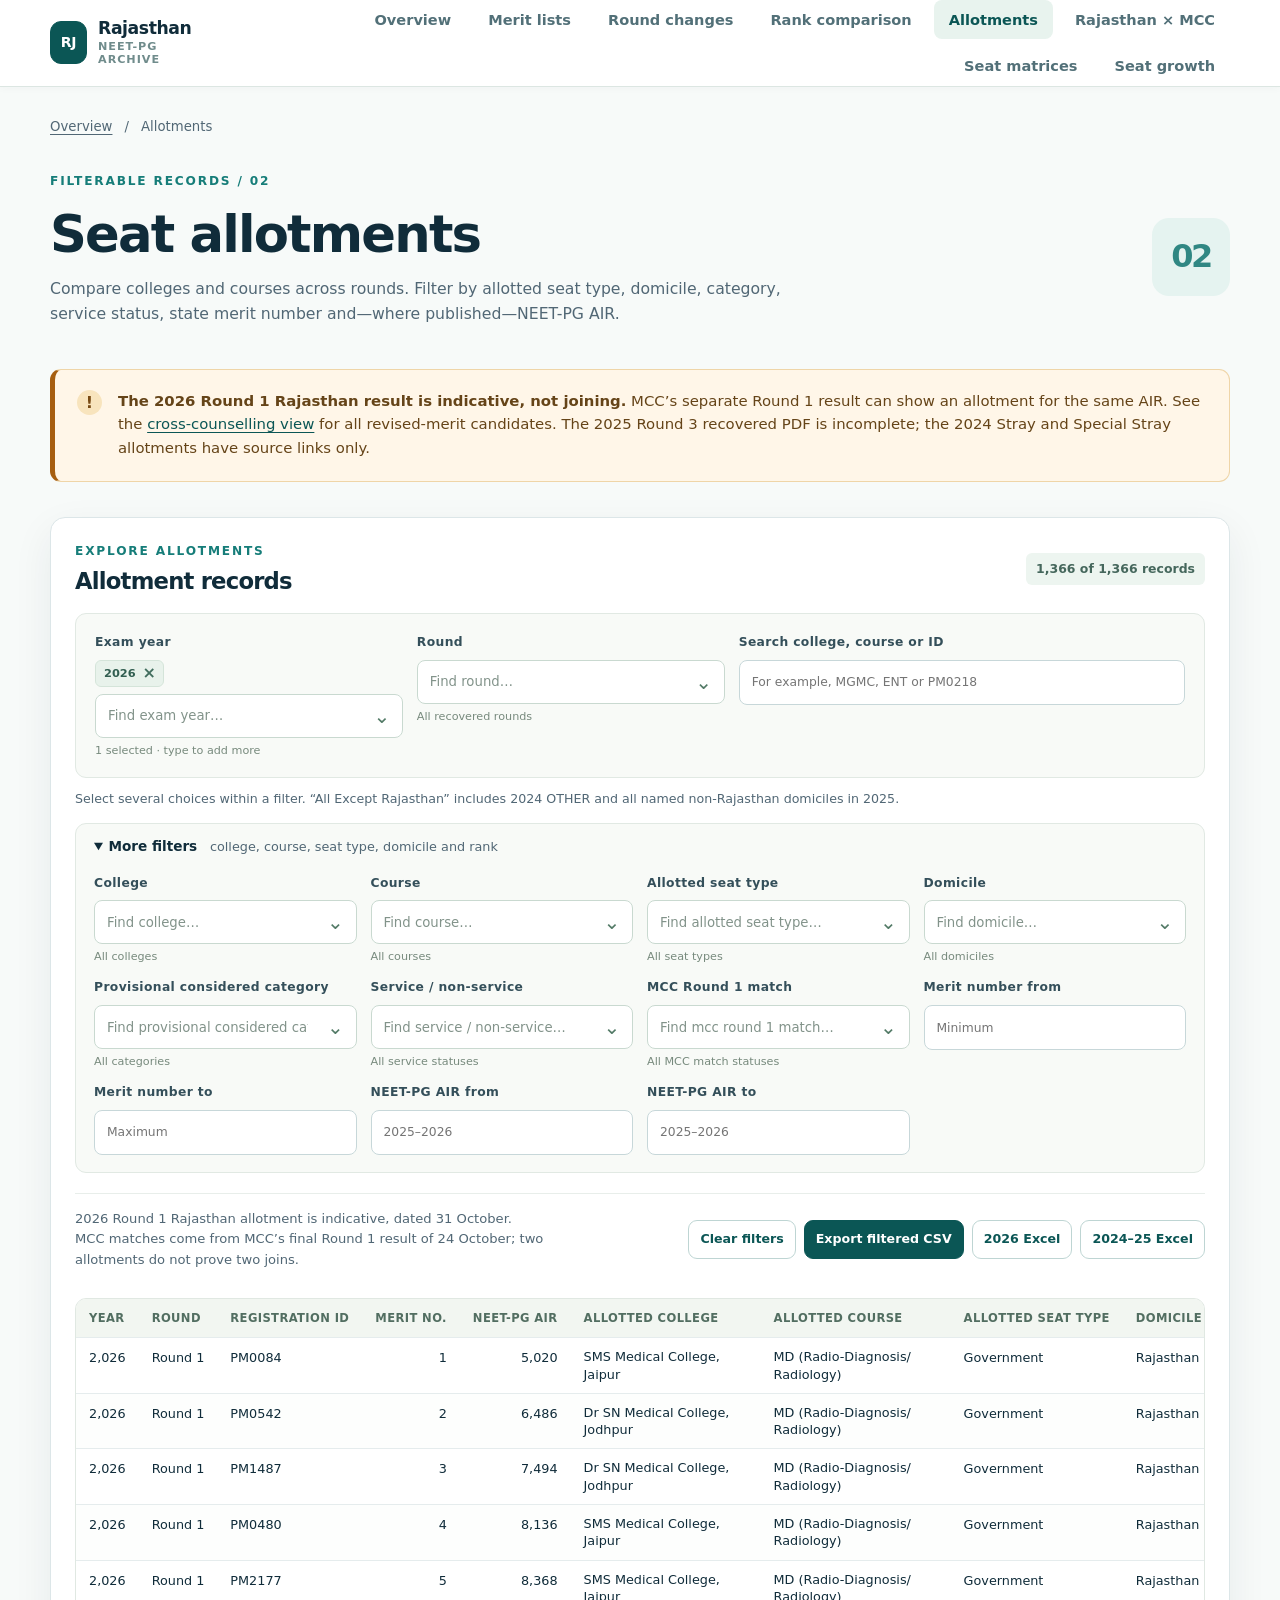
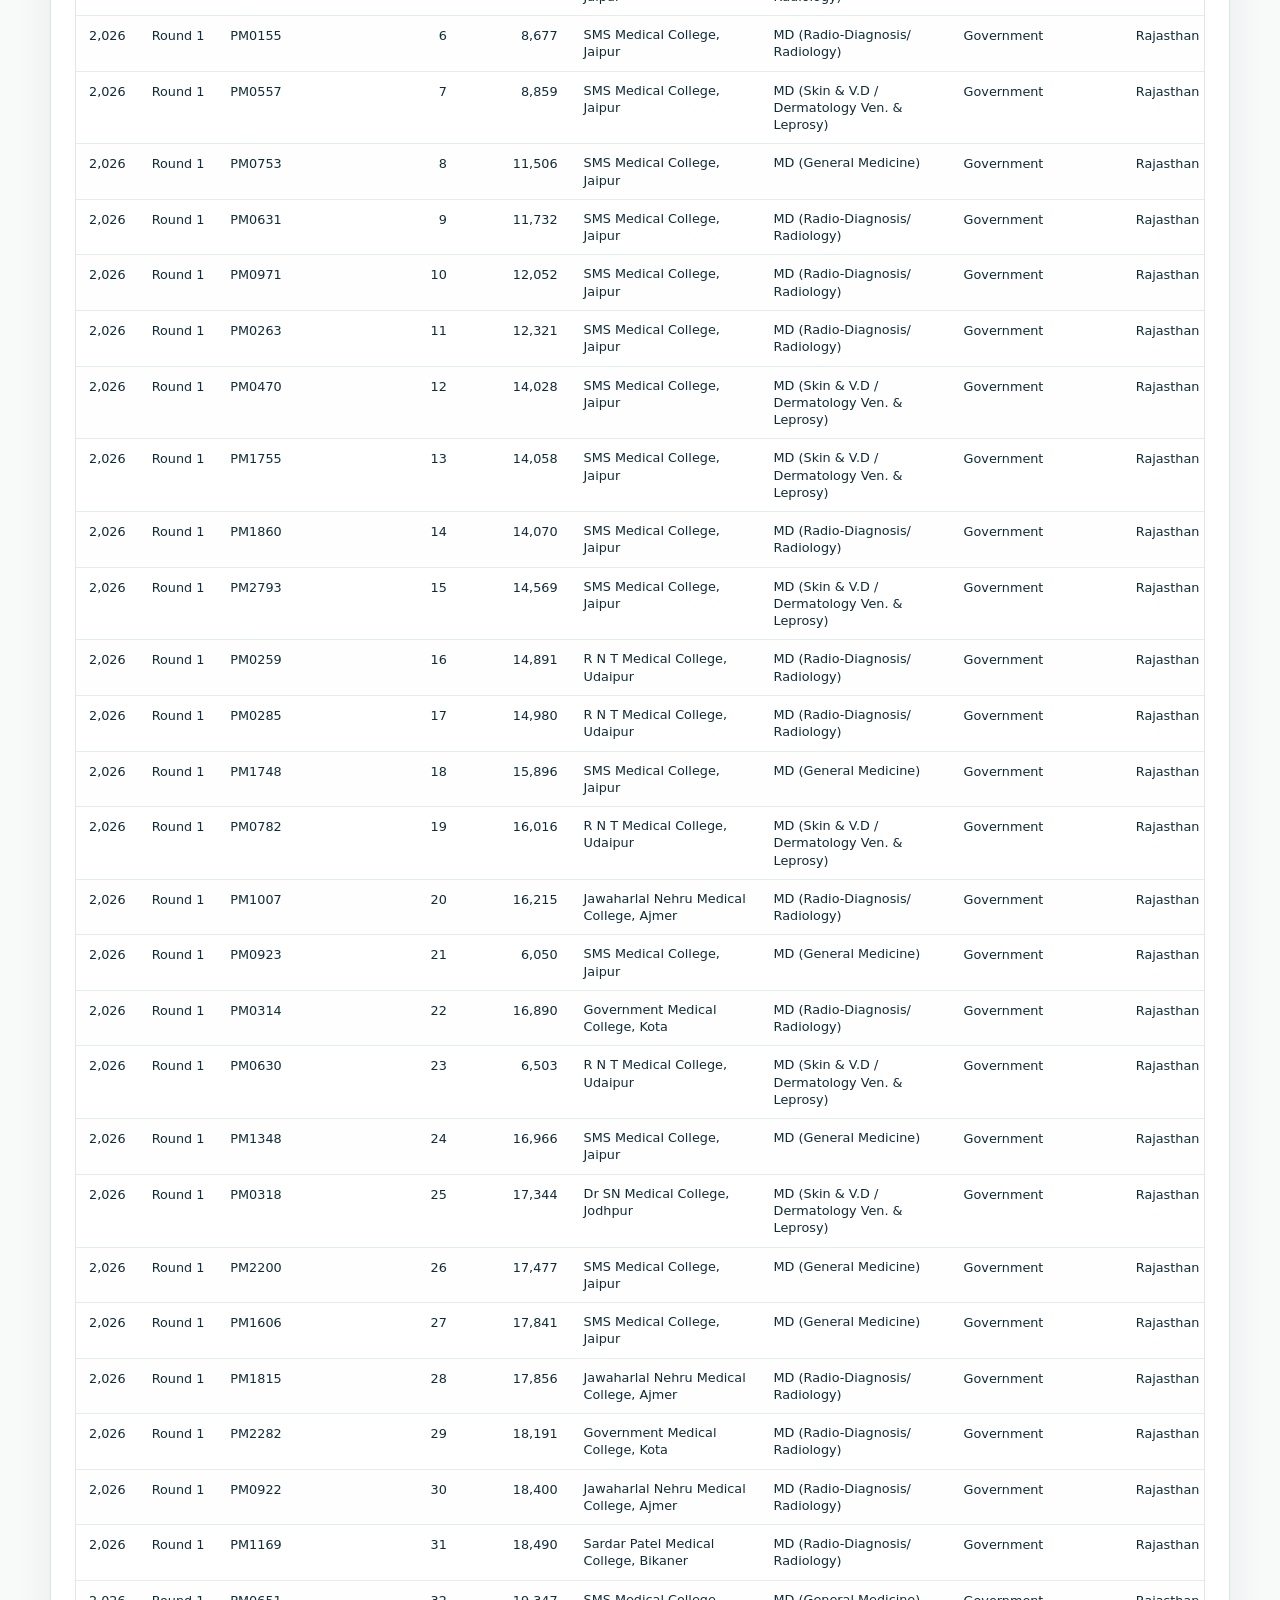
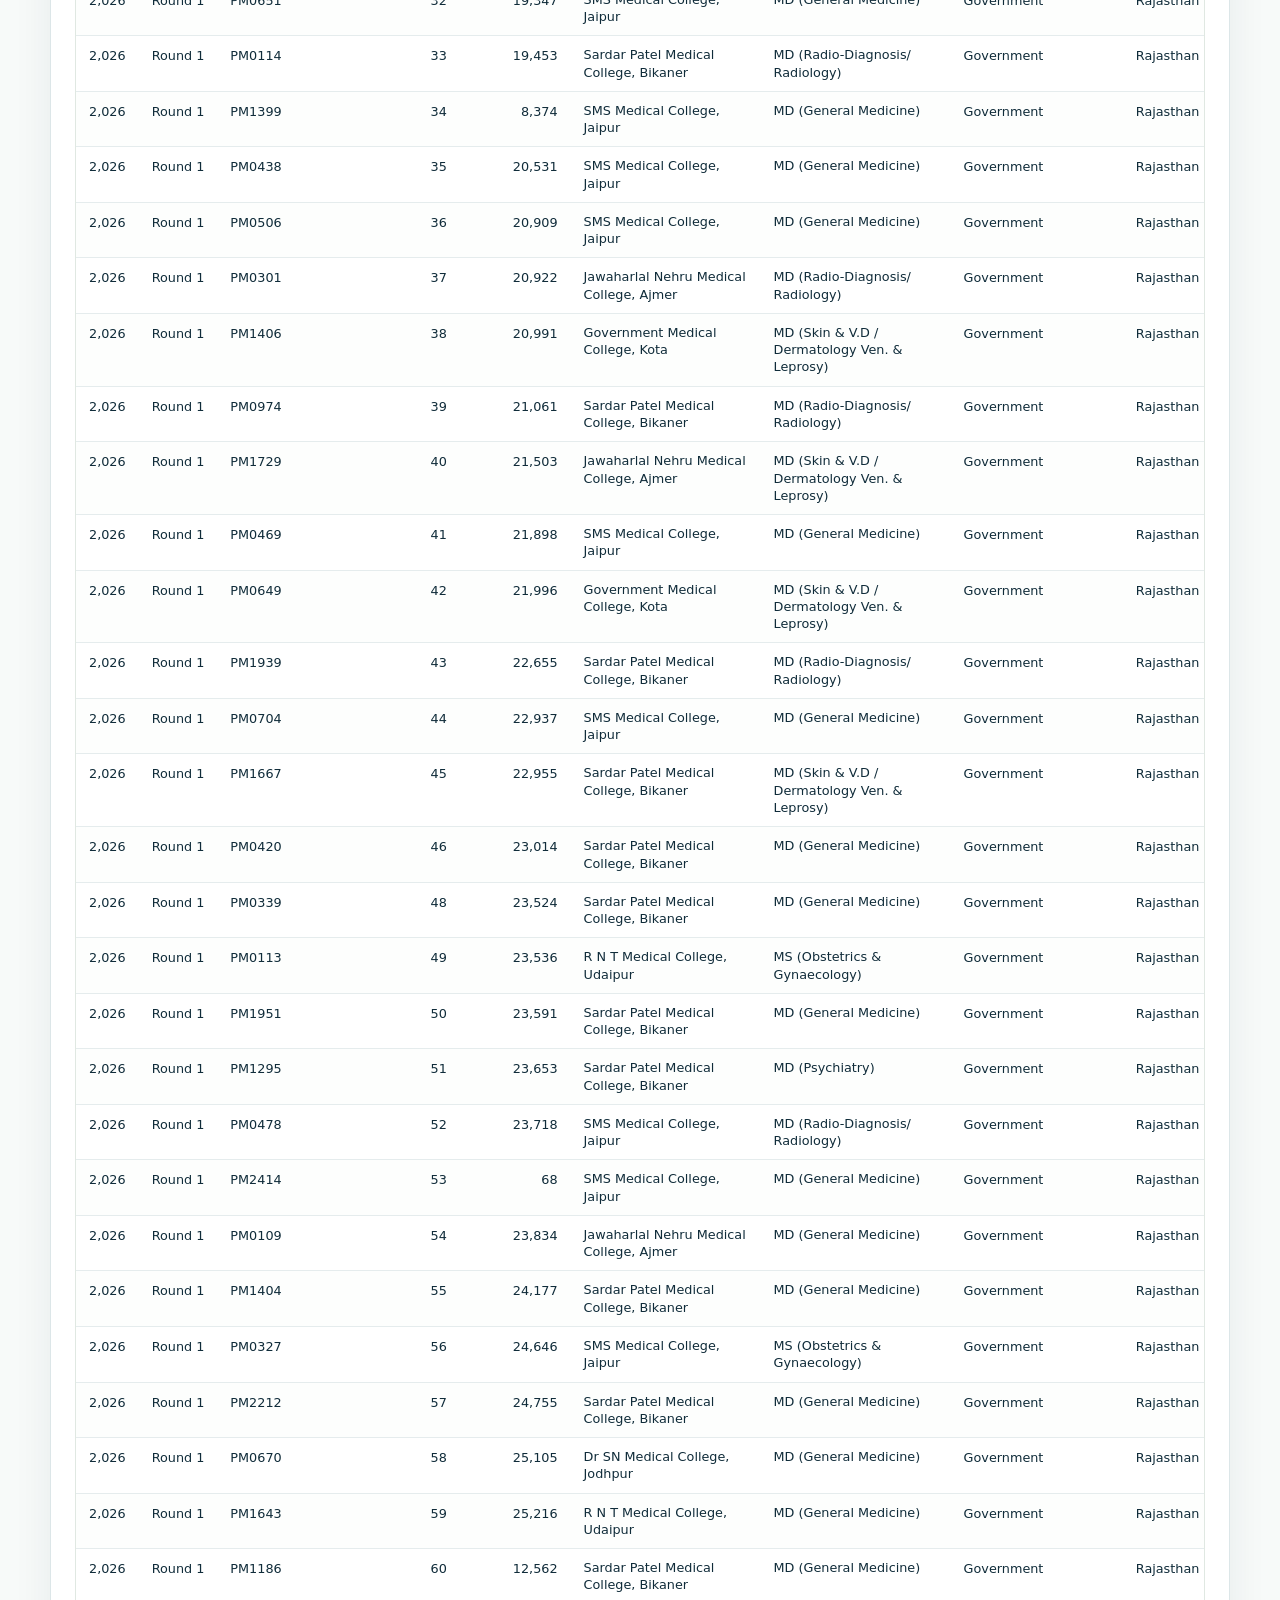
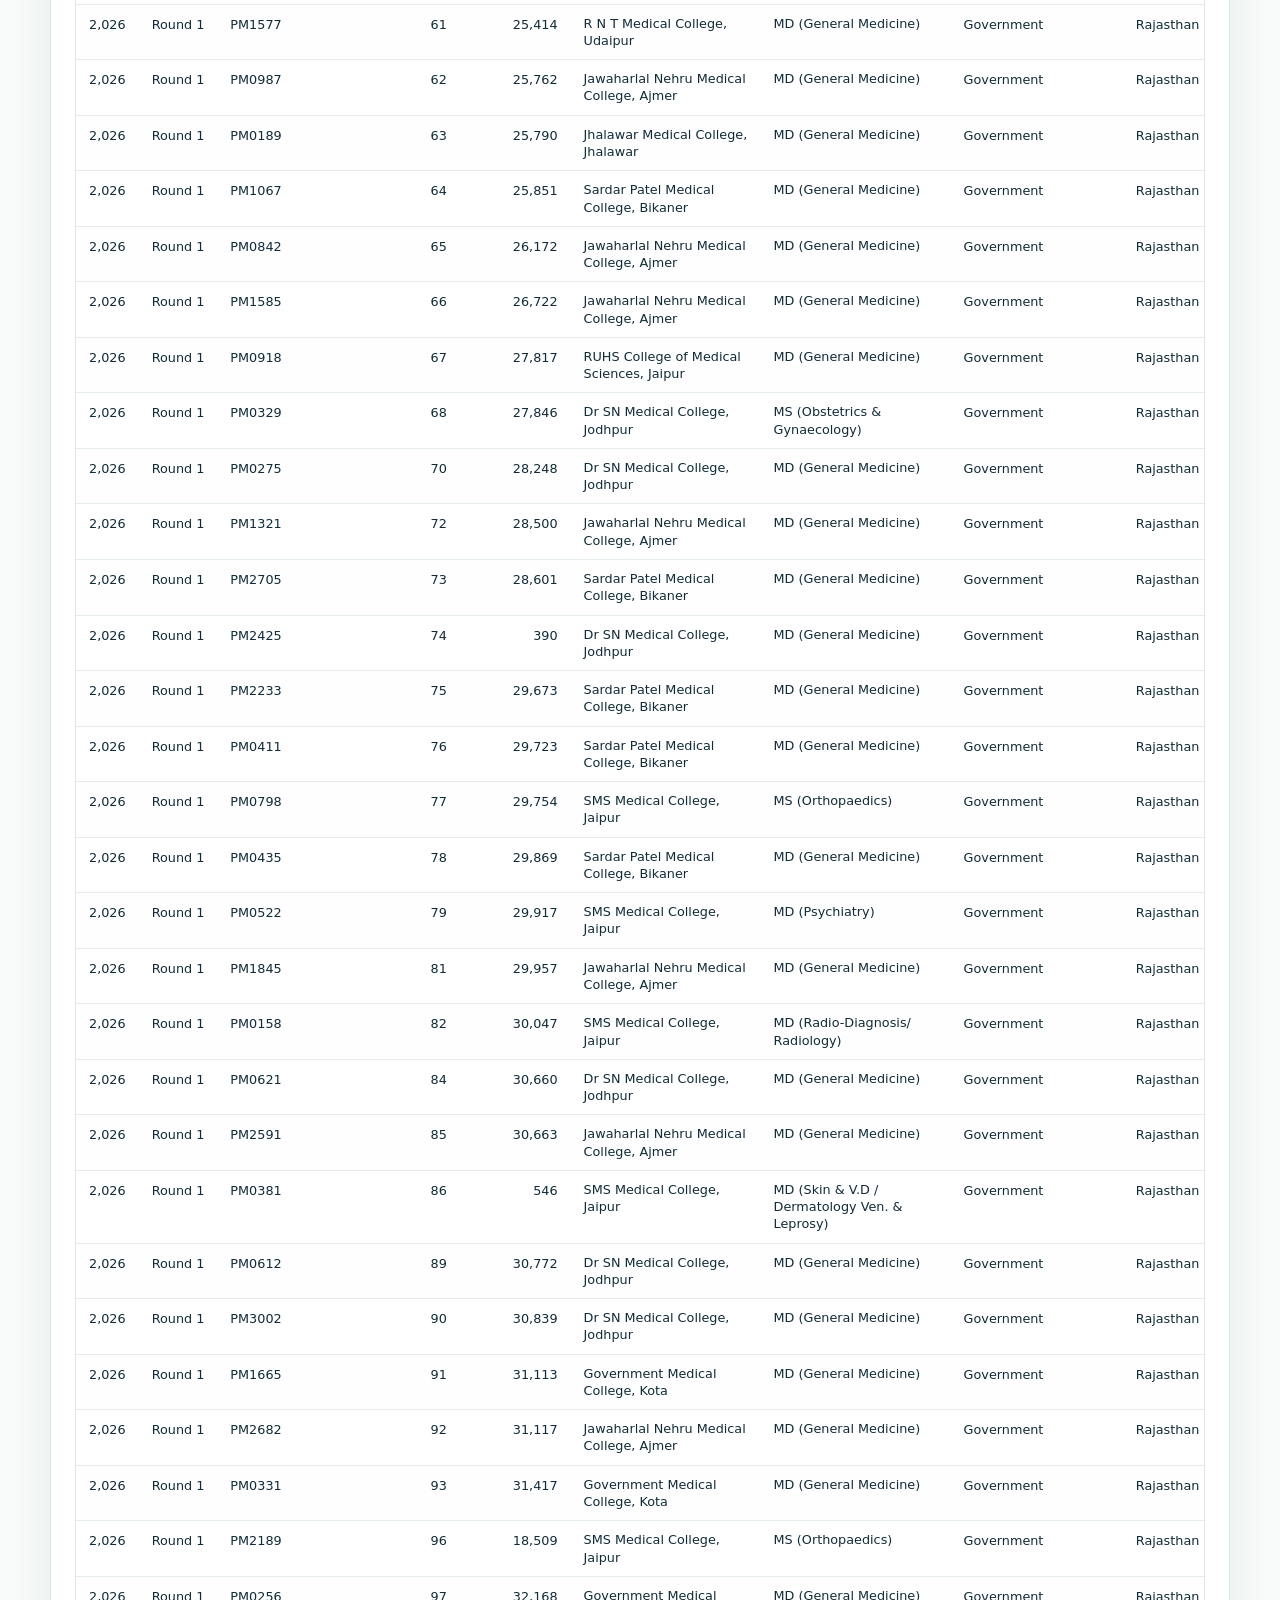
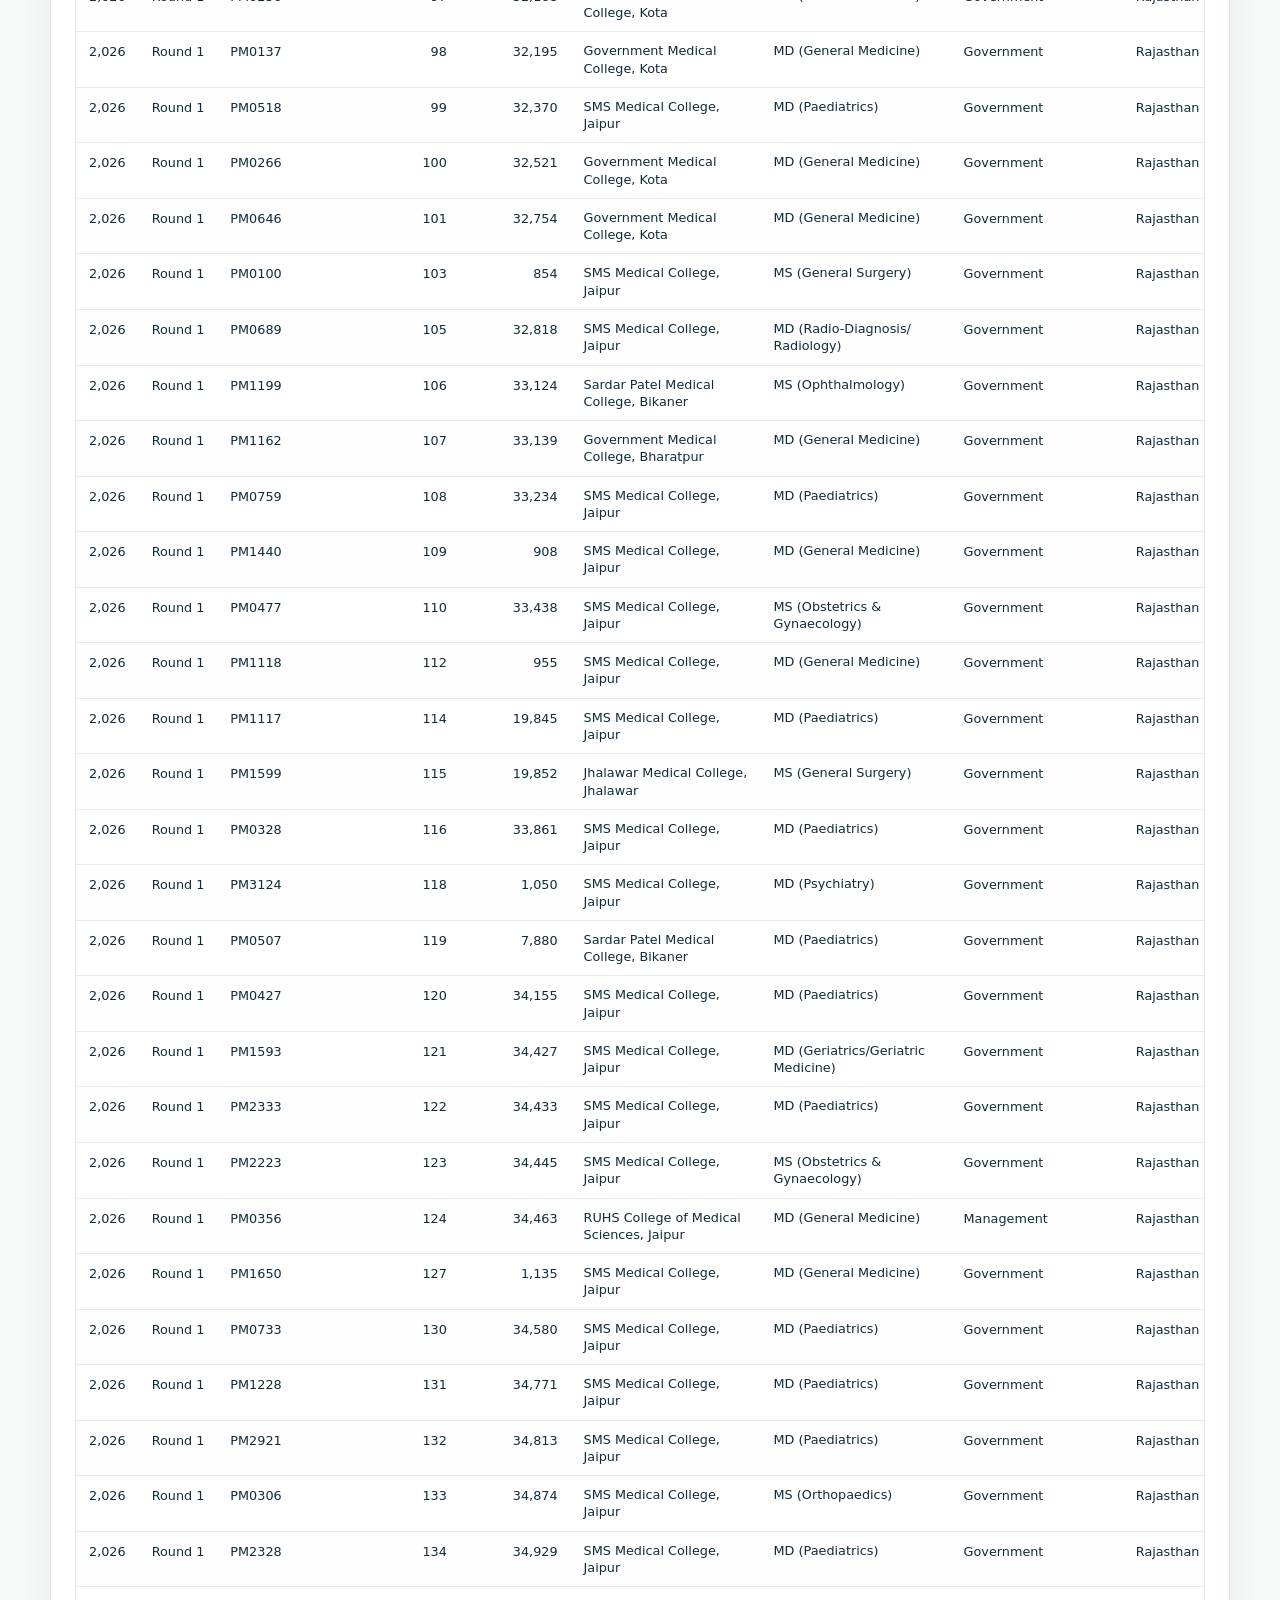
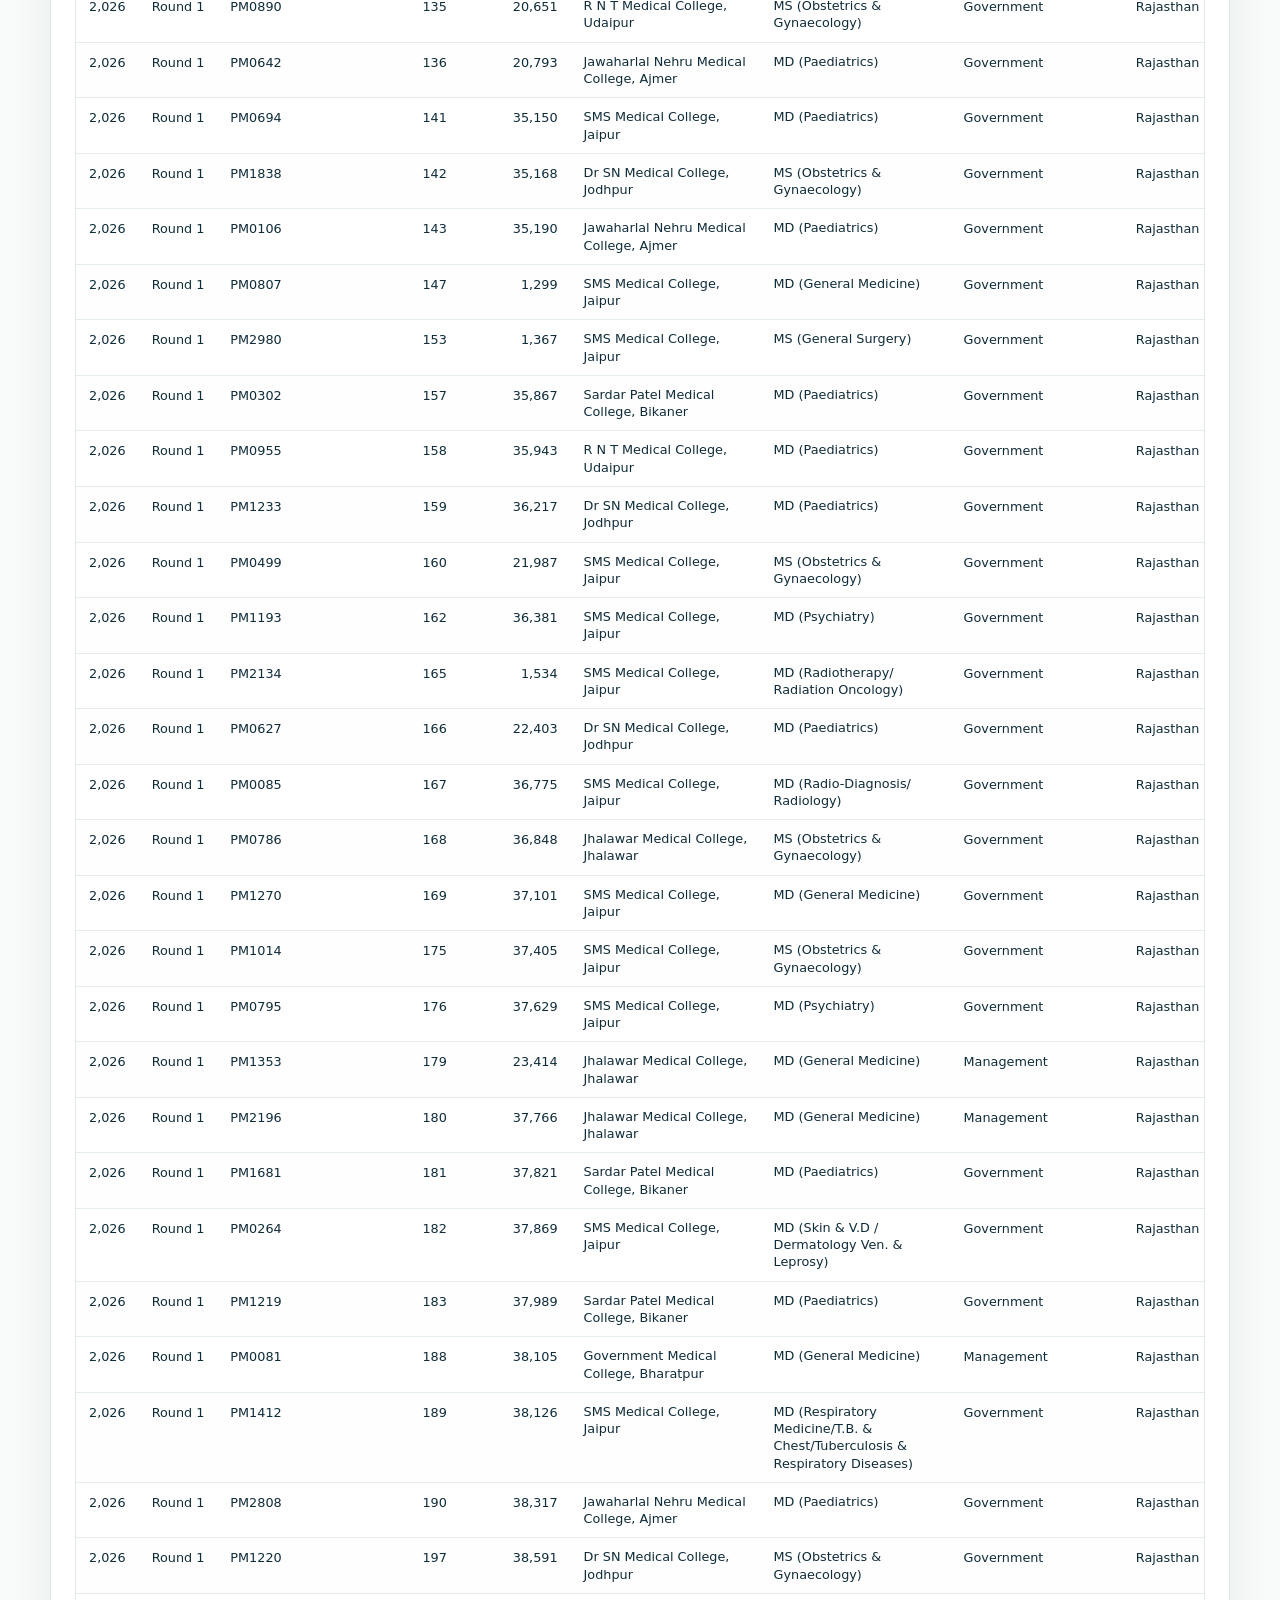
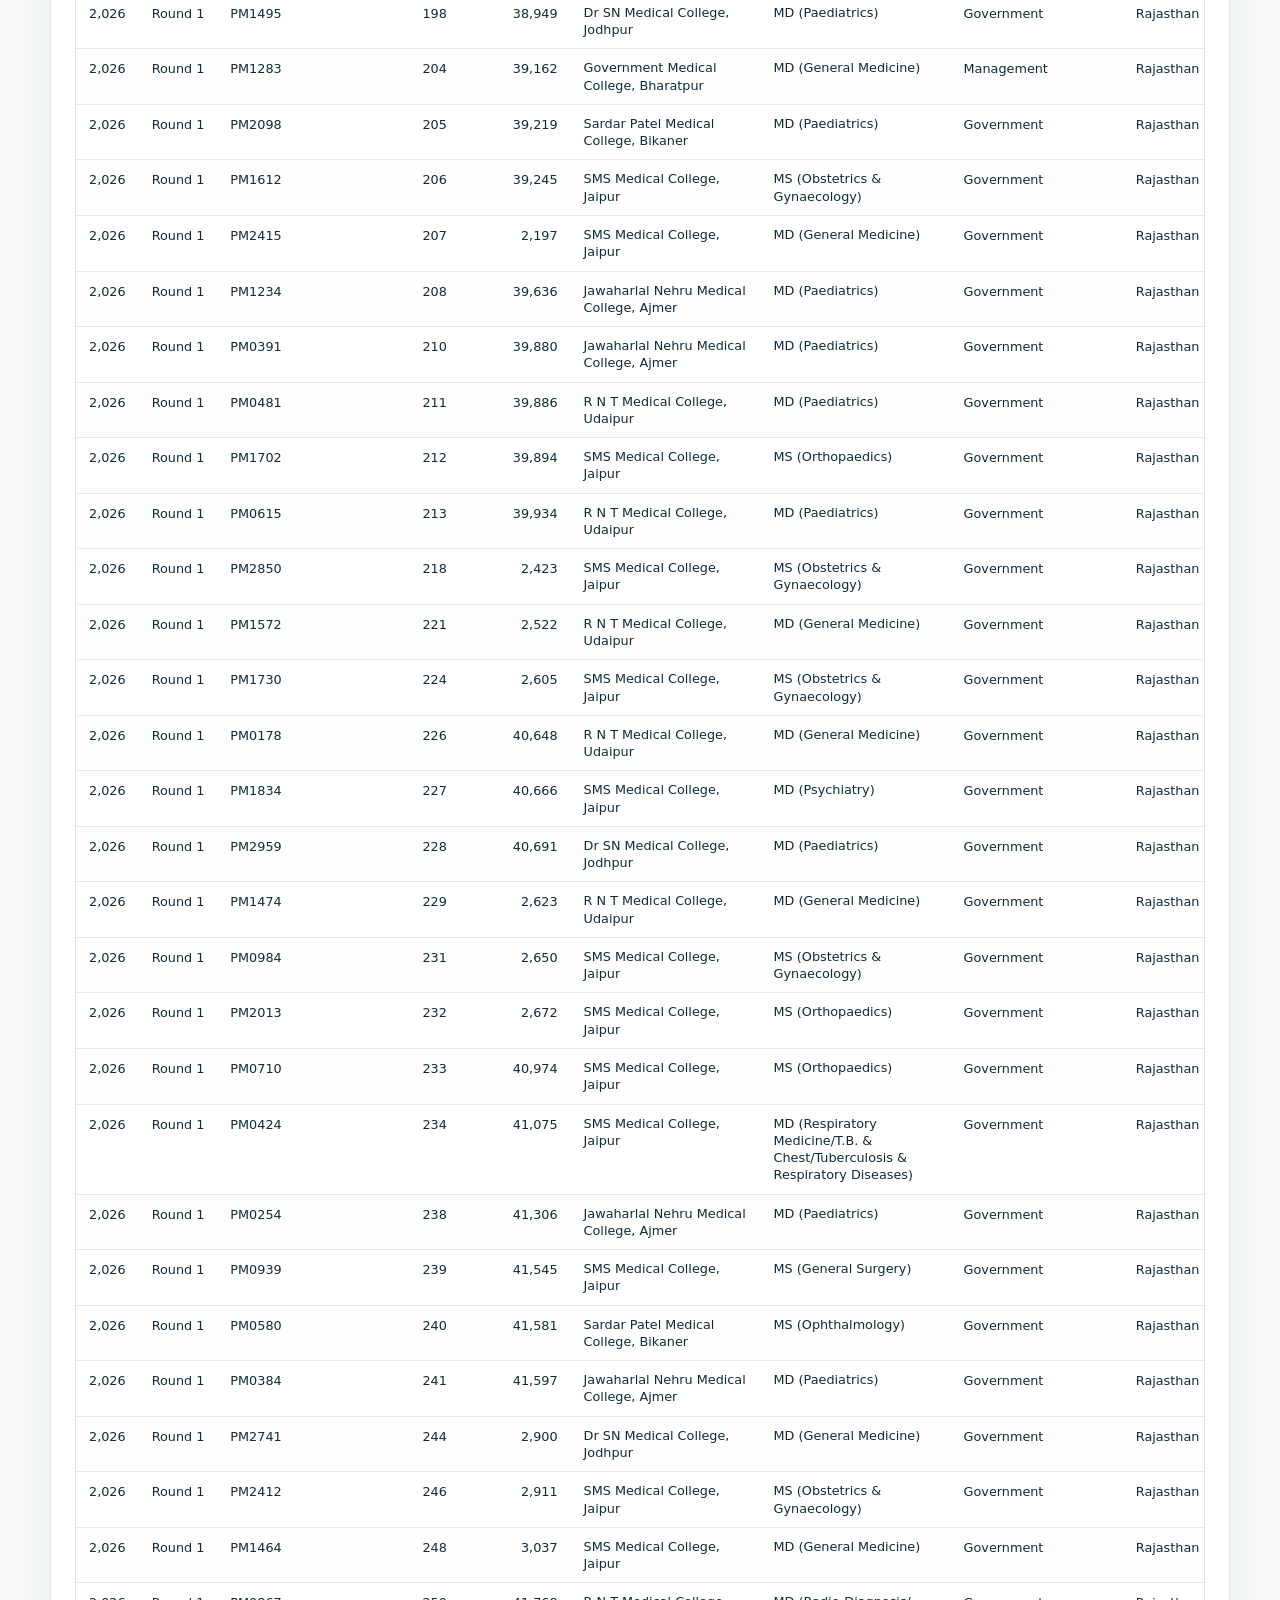
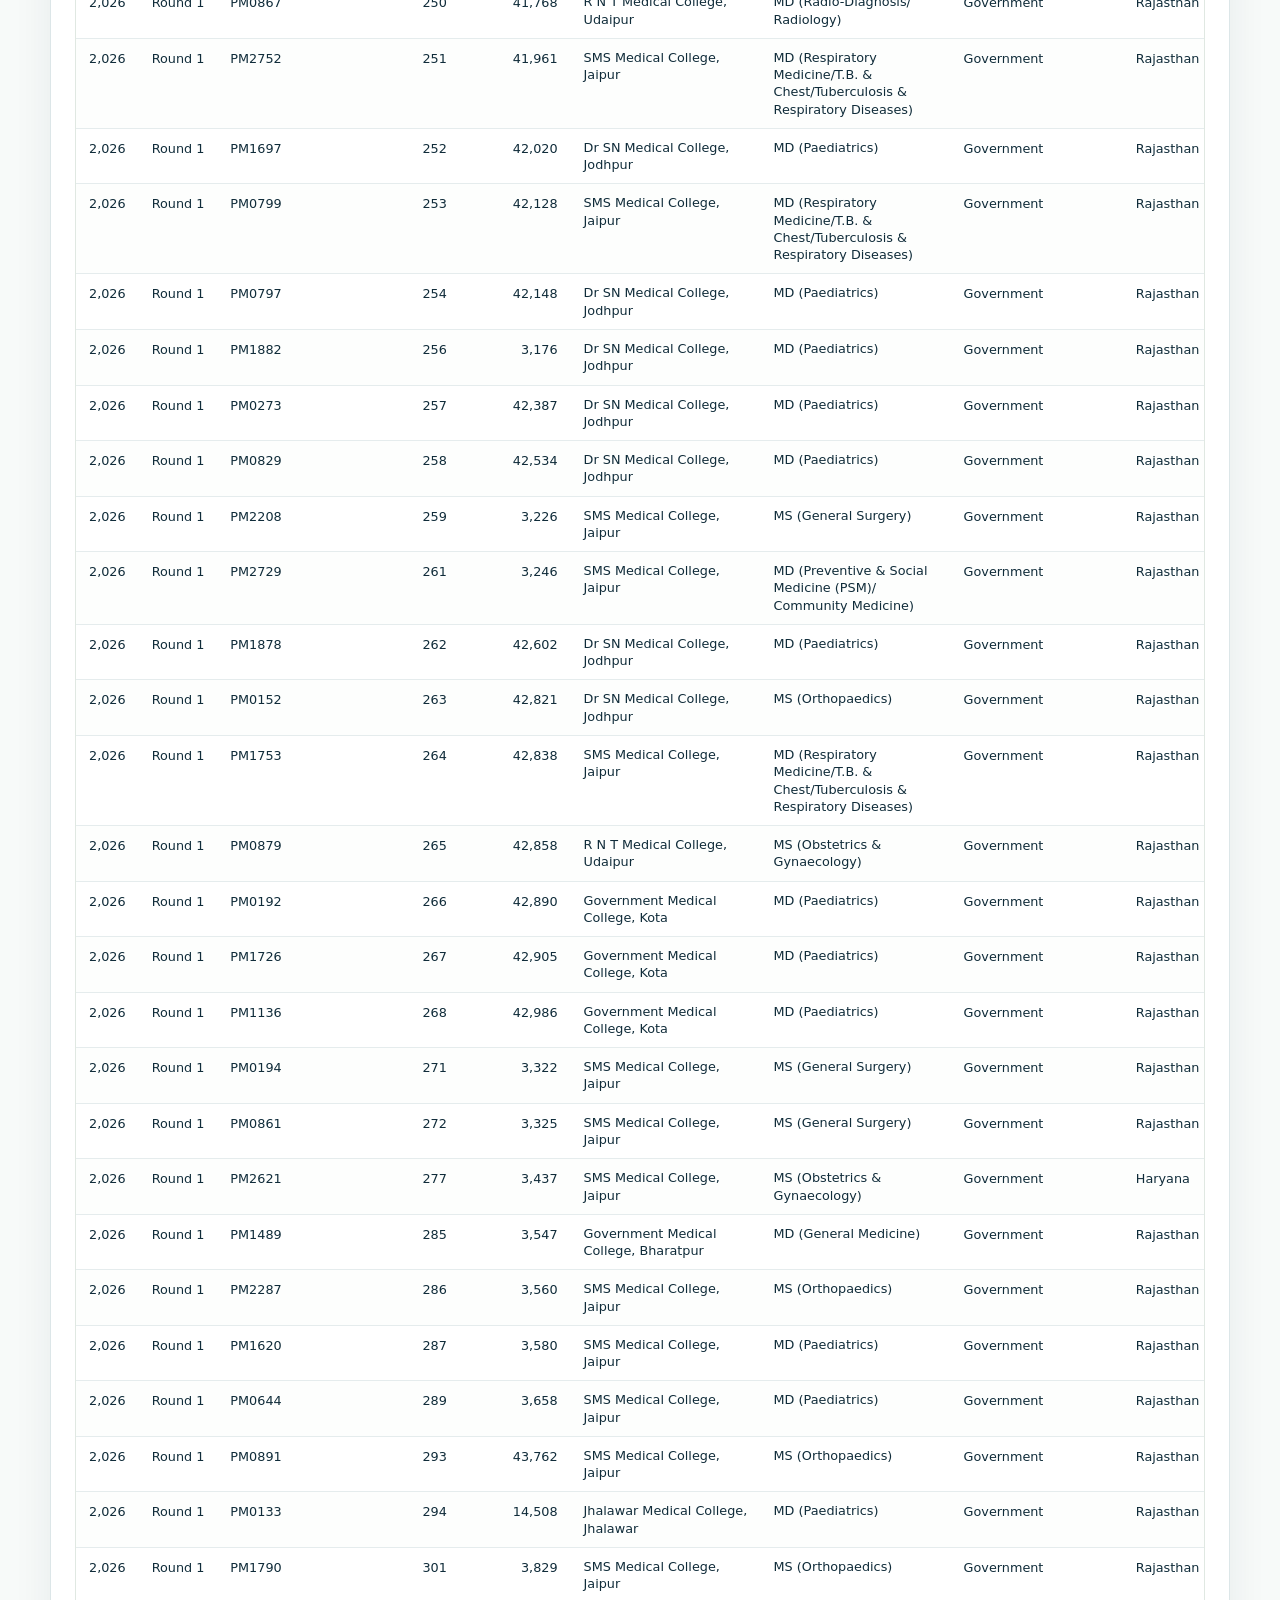
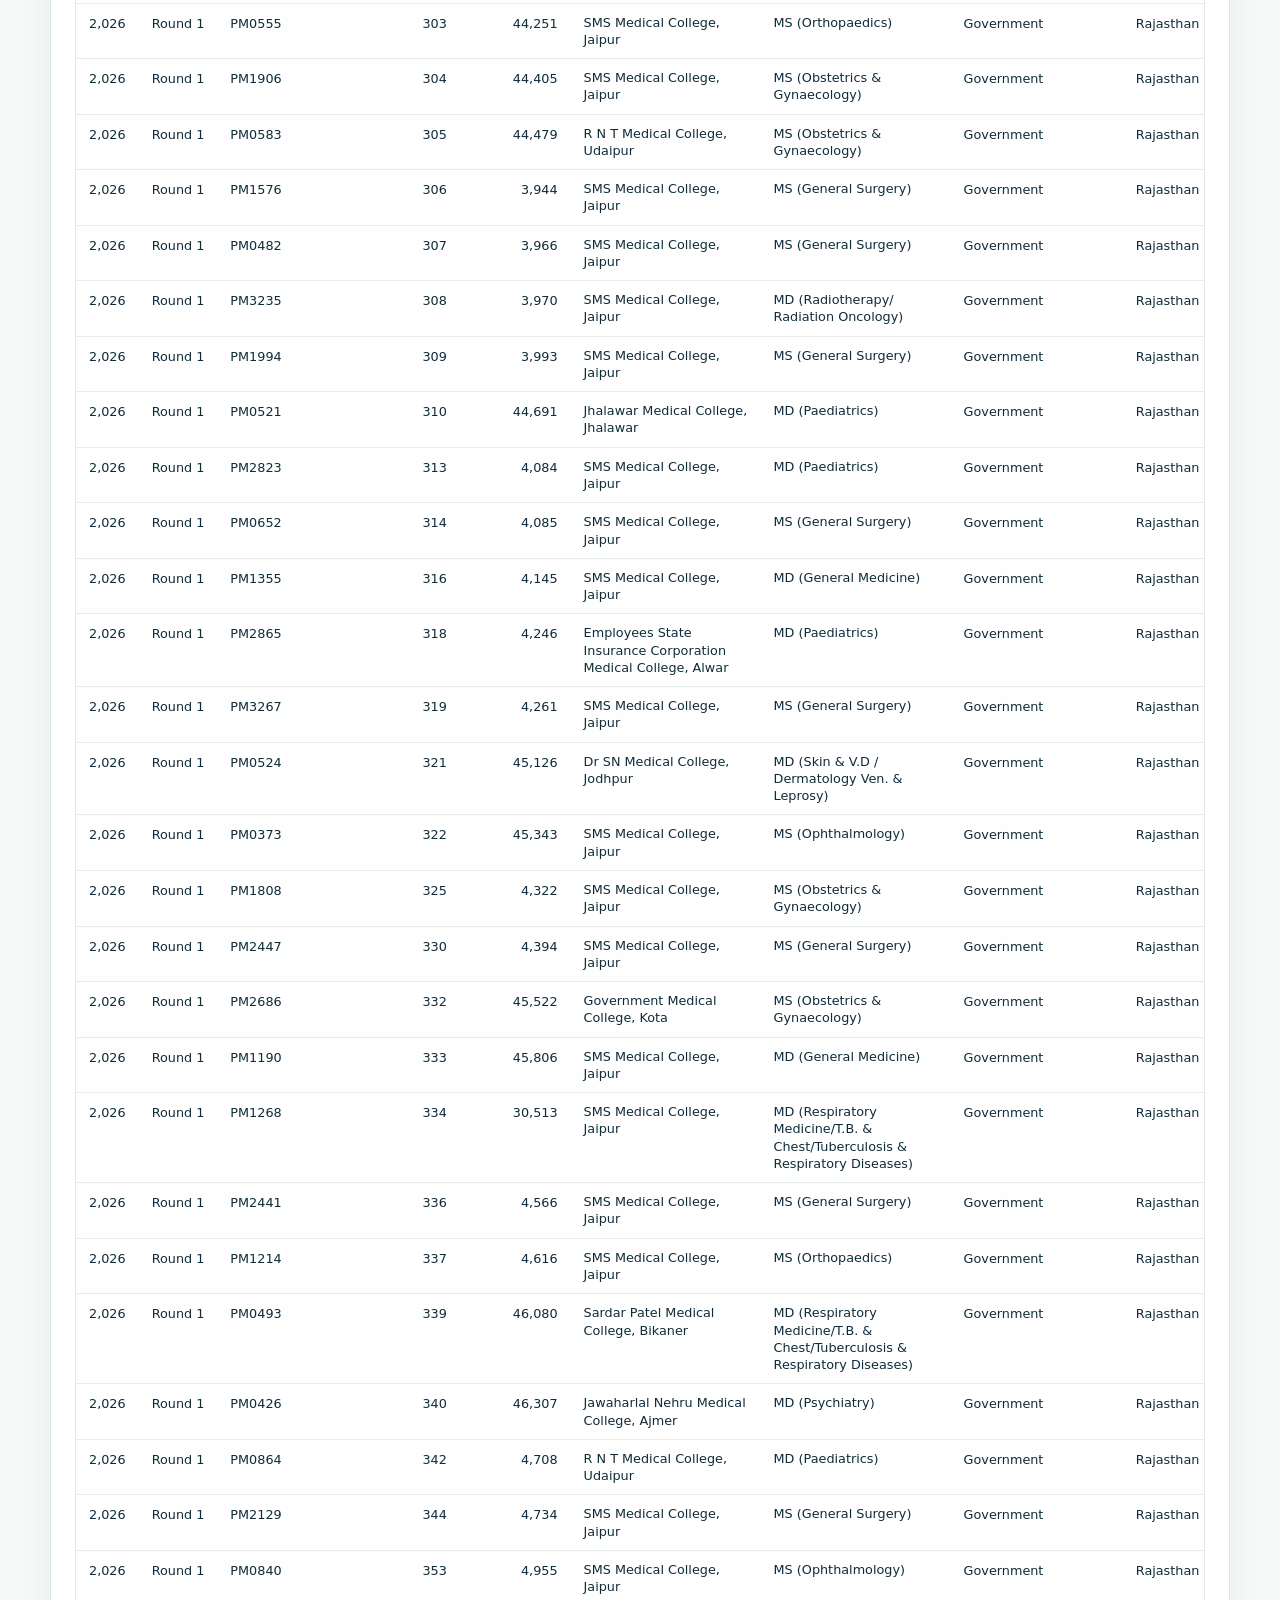
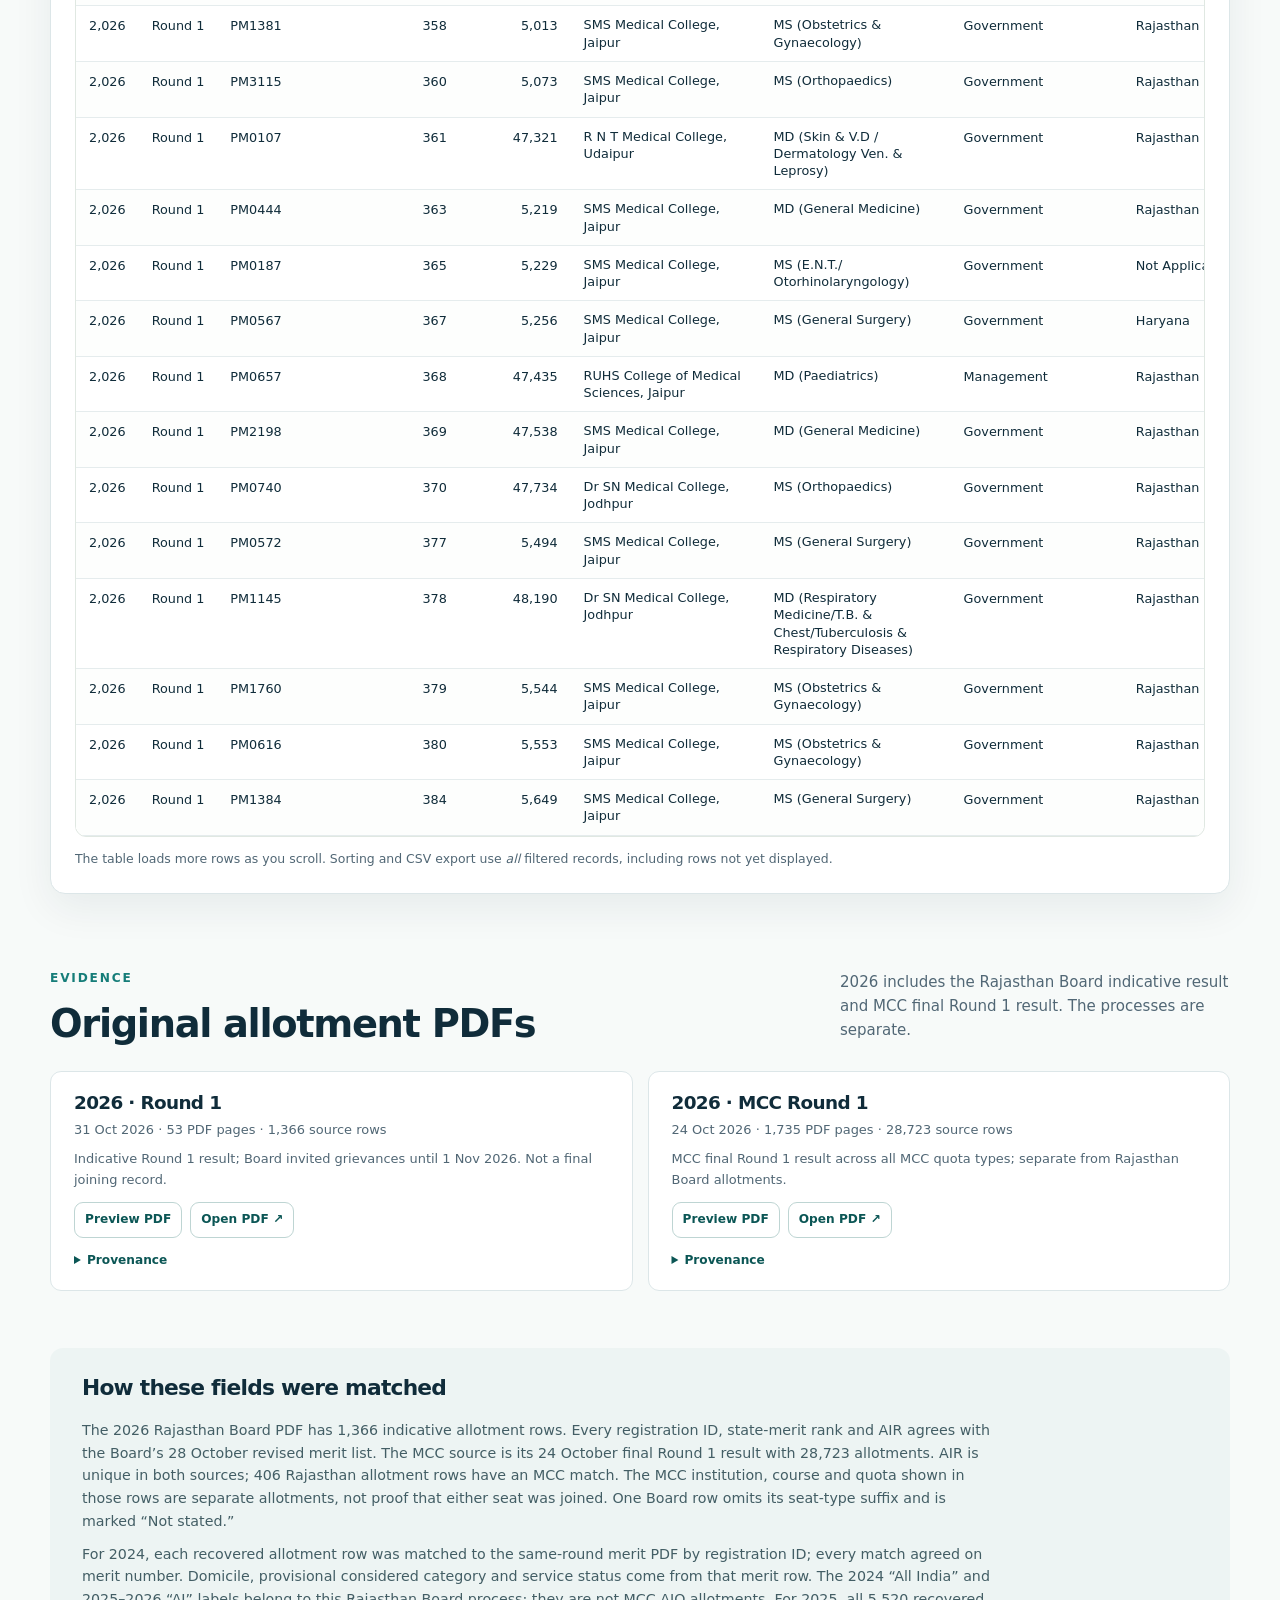
==== commit 3af61a8b: "Add 2026 Round 2 merit and AIR-based round comparison" ====
--- a/allotments.html
+++ b/allotments.html
@@ -5,11 +5,11 @@
   <meta name="theme-color" content="#102c3a">
   <meta name="description" content="Filter and export Rajasthan NEET-PG 2024–2026 allotments by college, course, seat type, domicile, category, service and rank or AIR.">
   <title>Filterable allotments · Rajasthan NEET-PG archive</title>
-  <link rel="stylesheet" href="styles.css?v=20261031-cross"><script defer src="filter-controls.js?v=20261027-typeahead"></script><script defer src="site.js?v=20261031-cross"></script>
+  <link rel="stylesheet" href="styles.css?v=20261031-cross"><script defer src="filter-controls.js?v=20261027-typeahead"></script><script defer src="site.js?v=20261120-round2"></script>
 </head>
 <body data-page="allotment">
   <a class="skip" href="#main">Skip to content</a>
-  <header class="site-header"><div class="wrap header-inner"><a class="brand" href="index.html" aria-label="Rajasthan NEET-PG archive home"><span class="brand-mark">RJ</span><span>Rajasthan <small>NEET-PG archive</small></span></a><nav aria-label="Main navigation"><a href="index.html">Overview</a><a href="merit.html">Merit lists</a><a href="rank-comparison.html">Rank comparison</a><a class="active" aria-current="page" href="allotments.html">Allotments</a><a href="cross-counselling.html">Rajasthan &times; MCC</a><a href="matrix.html">Seat matrices</a><a href="growth.html">Seat growth</a></nav></div></header>
+  <header class="site-header"><div class="wrap header-inner"><a class="brand" href="index.html" aria-label="Rajasthan NEET-PG archive home"><span class="brand-mark">RJ</span><span>Rajasthan <small>NEET-PG archive</small></span></a><nav aria-label="Main navigation"><a href="index.html">Overview</a><a href="merit.html">Merit lists</a><a href="merit-changes.html">Round changes</a><a href="rank-comparison.html">Rank comparison</a><a class="active" aria-current="page" href="allotments.html">Allotments</a><a href="cross-counselling.html">Rajasthan &times; MCC</a><a href="matrix.html">Seat matrices</a><a href="growth.html">Seat growth</a></nav></div></header>
   <main id="main" class="wrap collection">
     <div class="breadcrumb"><a href="index.html">Overview</a><span aria-hidden="true">/</span><span>Allotments</span></div>
     <div class="collection-heading"><div><p class="eyebrow dark">Filterable records / 02</p><h1>Seat allotments</h1><p>Compare colleges and courses across rounds. Filter by allotted seat type, domicile, category, service status, state merit number and—where published—NEET-PG AIR.</p></div><div class="heading-symbol" aria-hidden="true">02</div></div>
